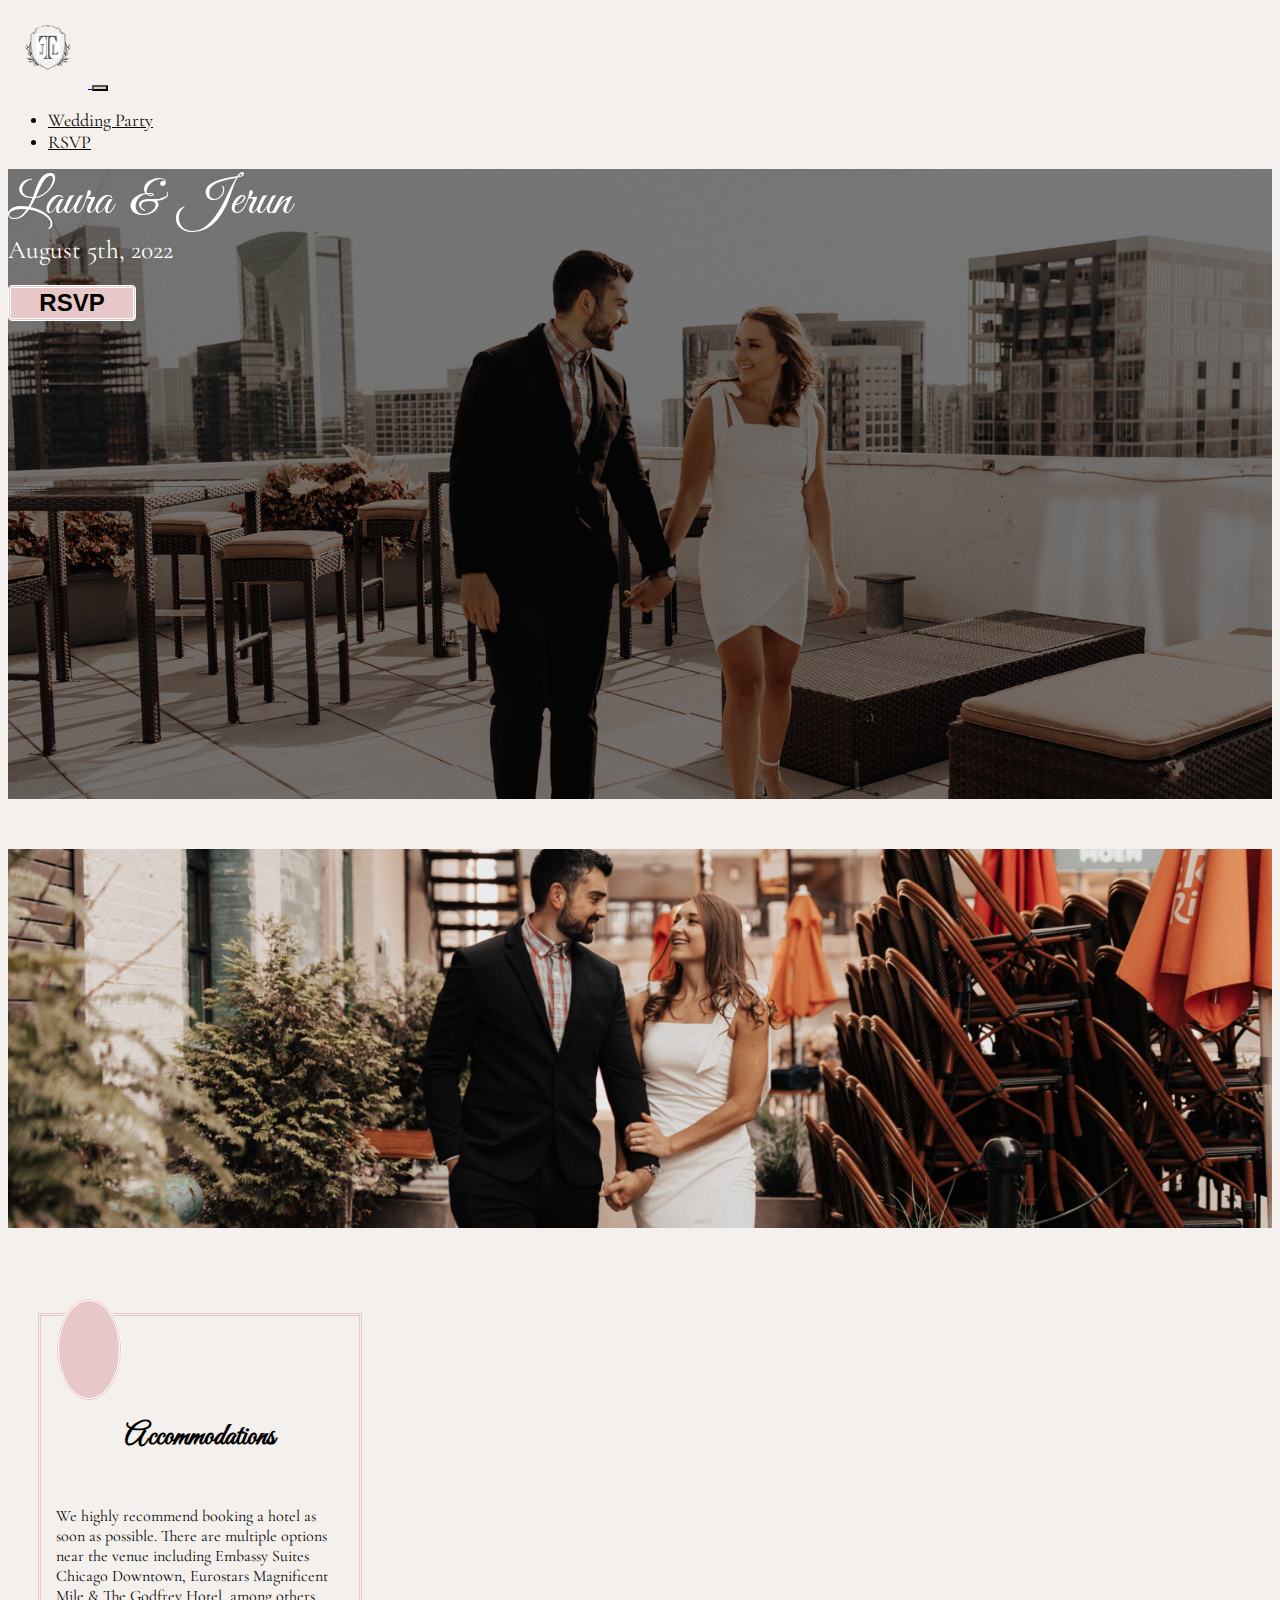
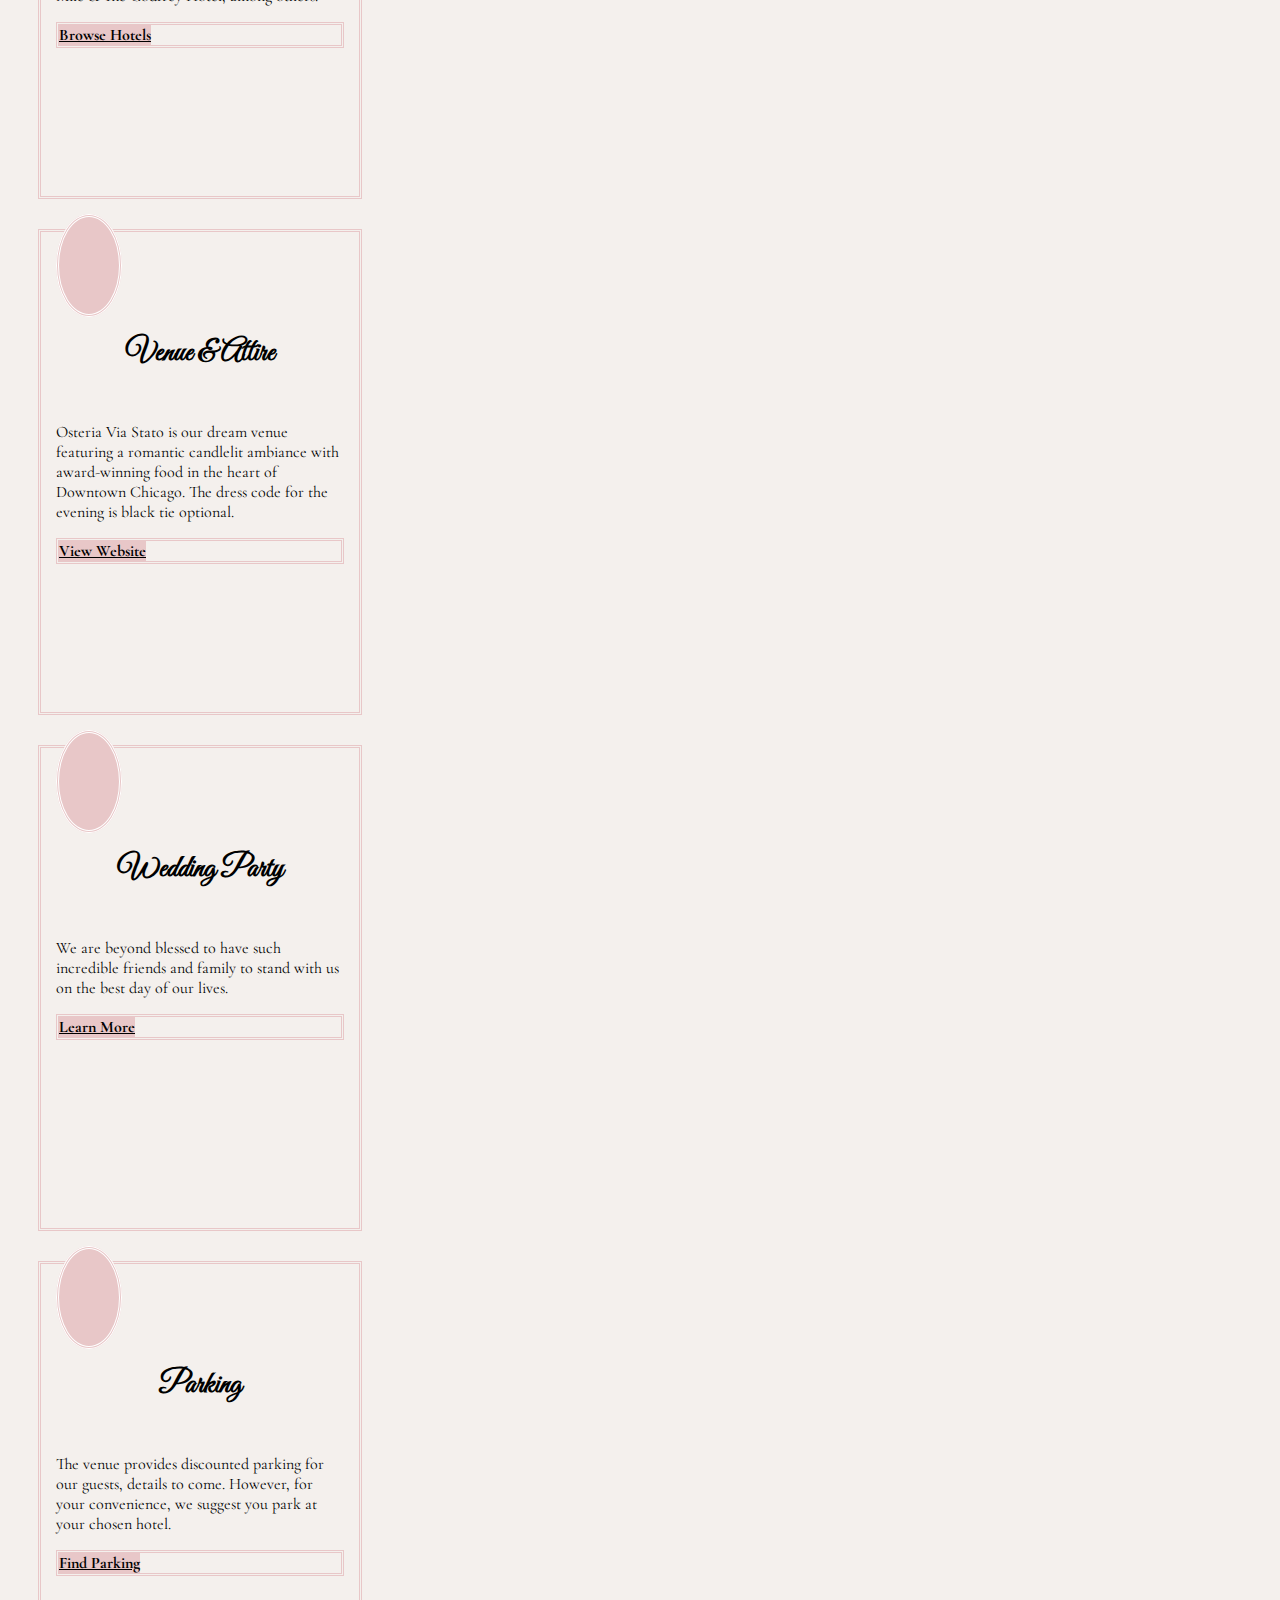
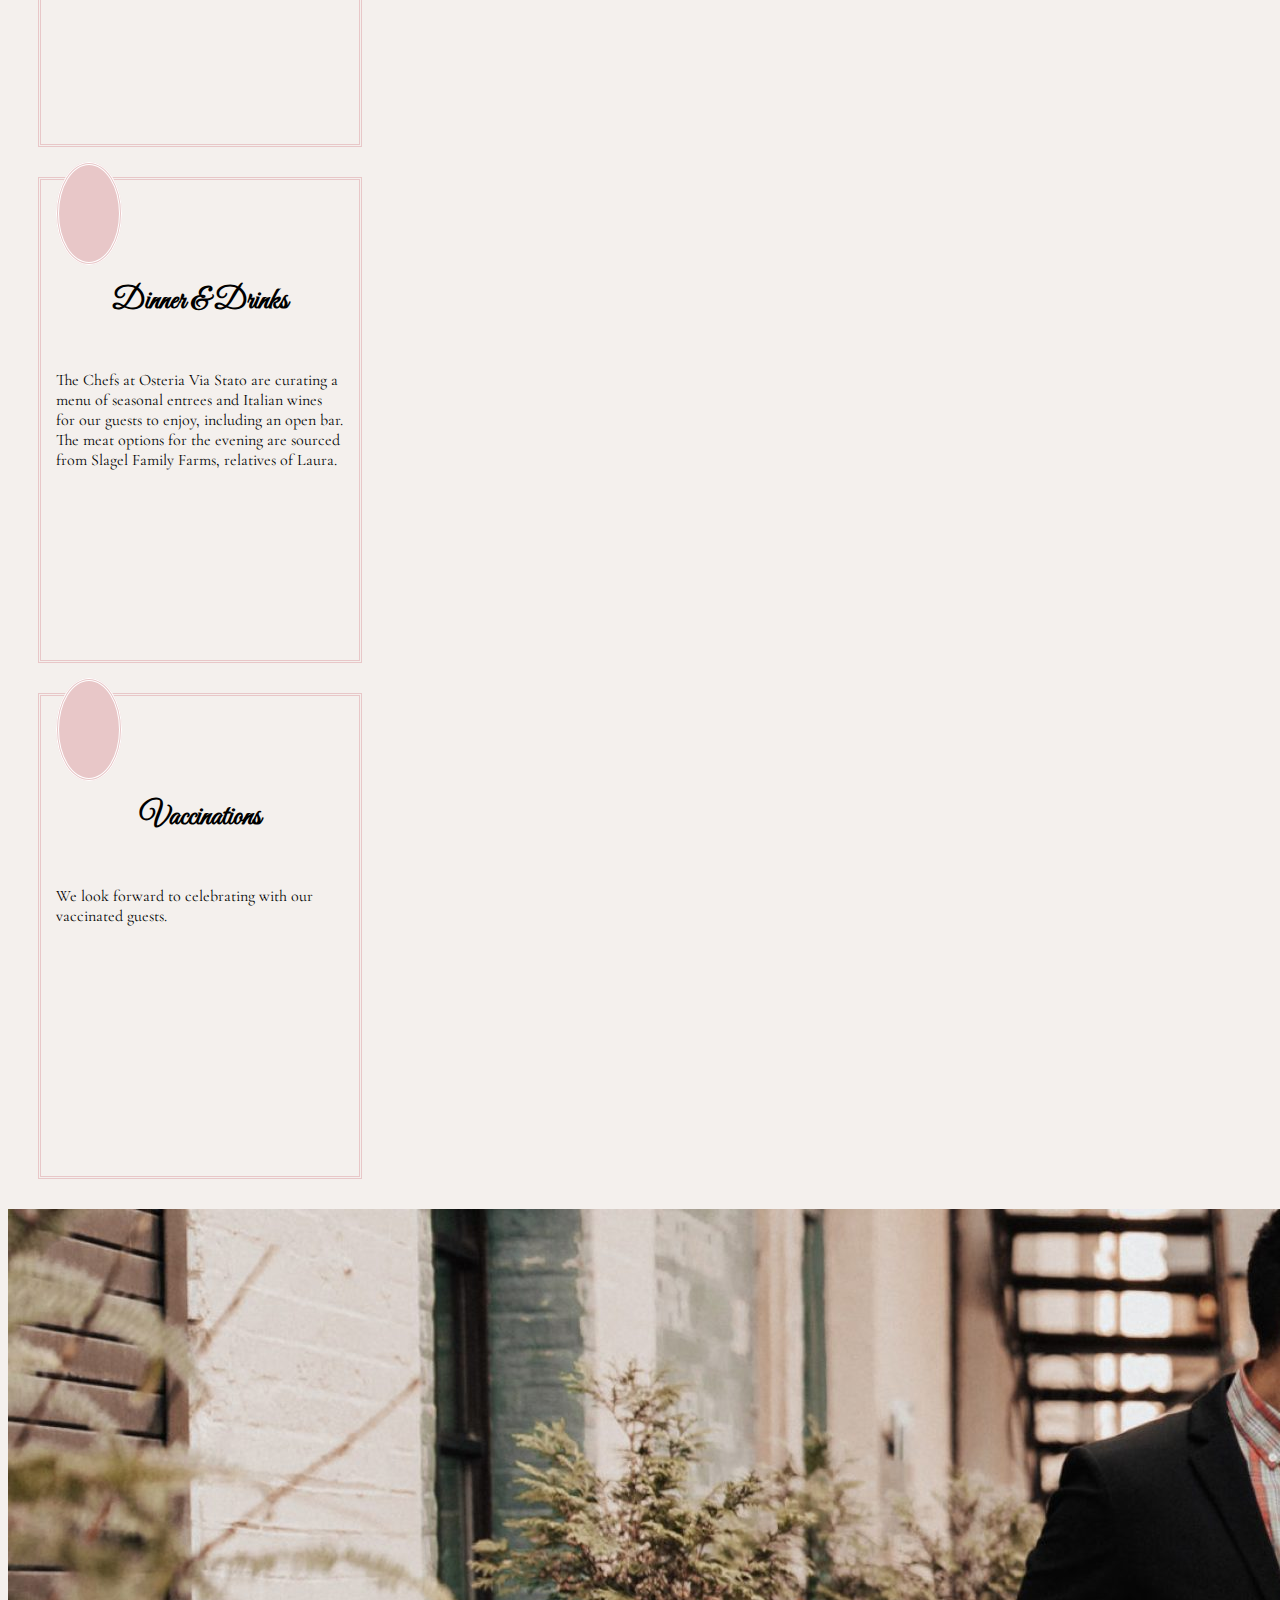
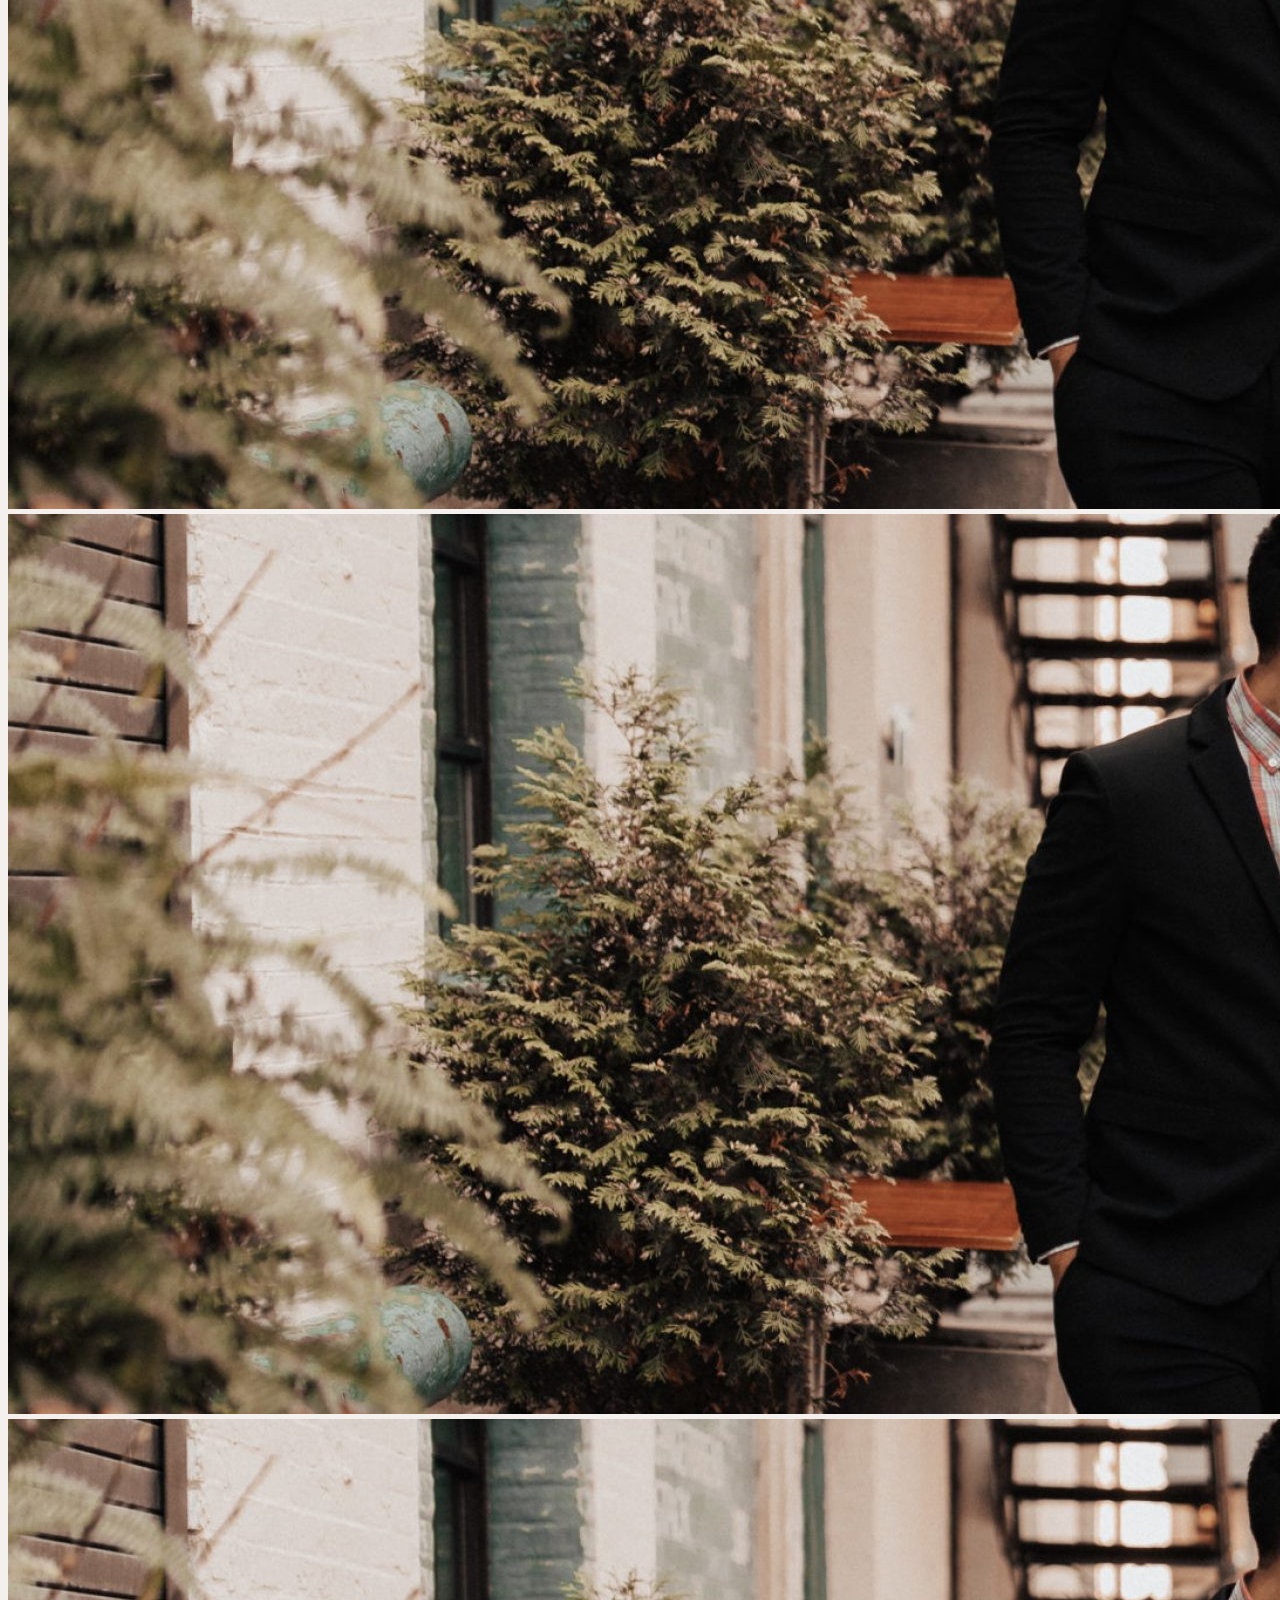
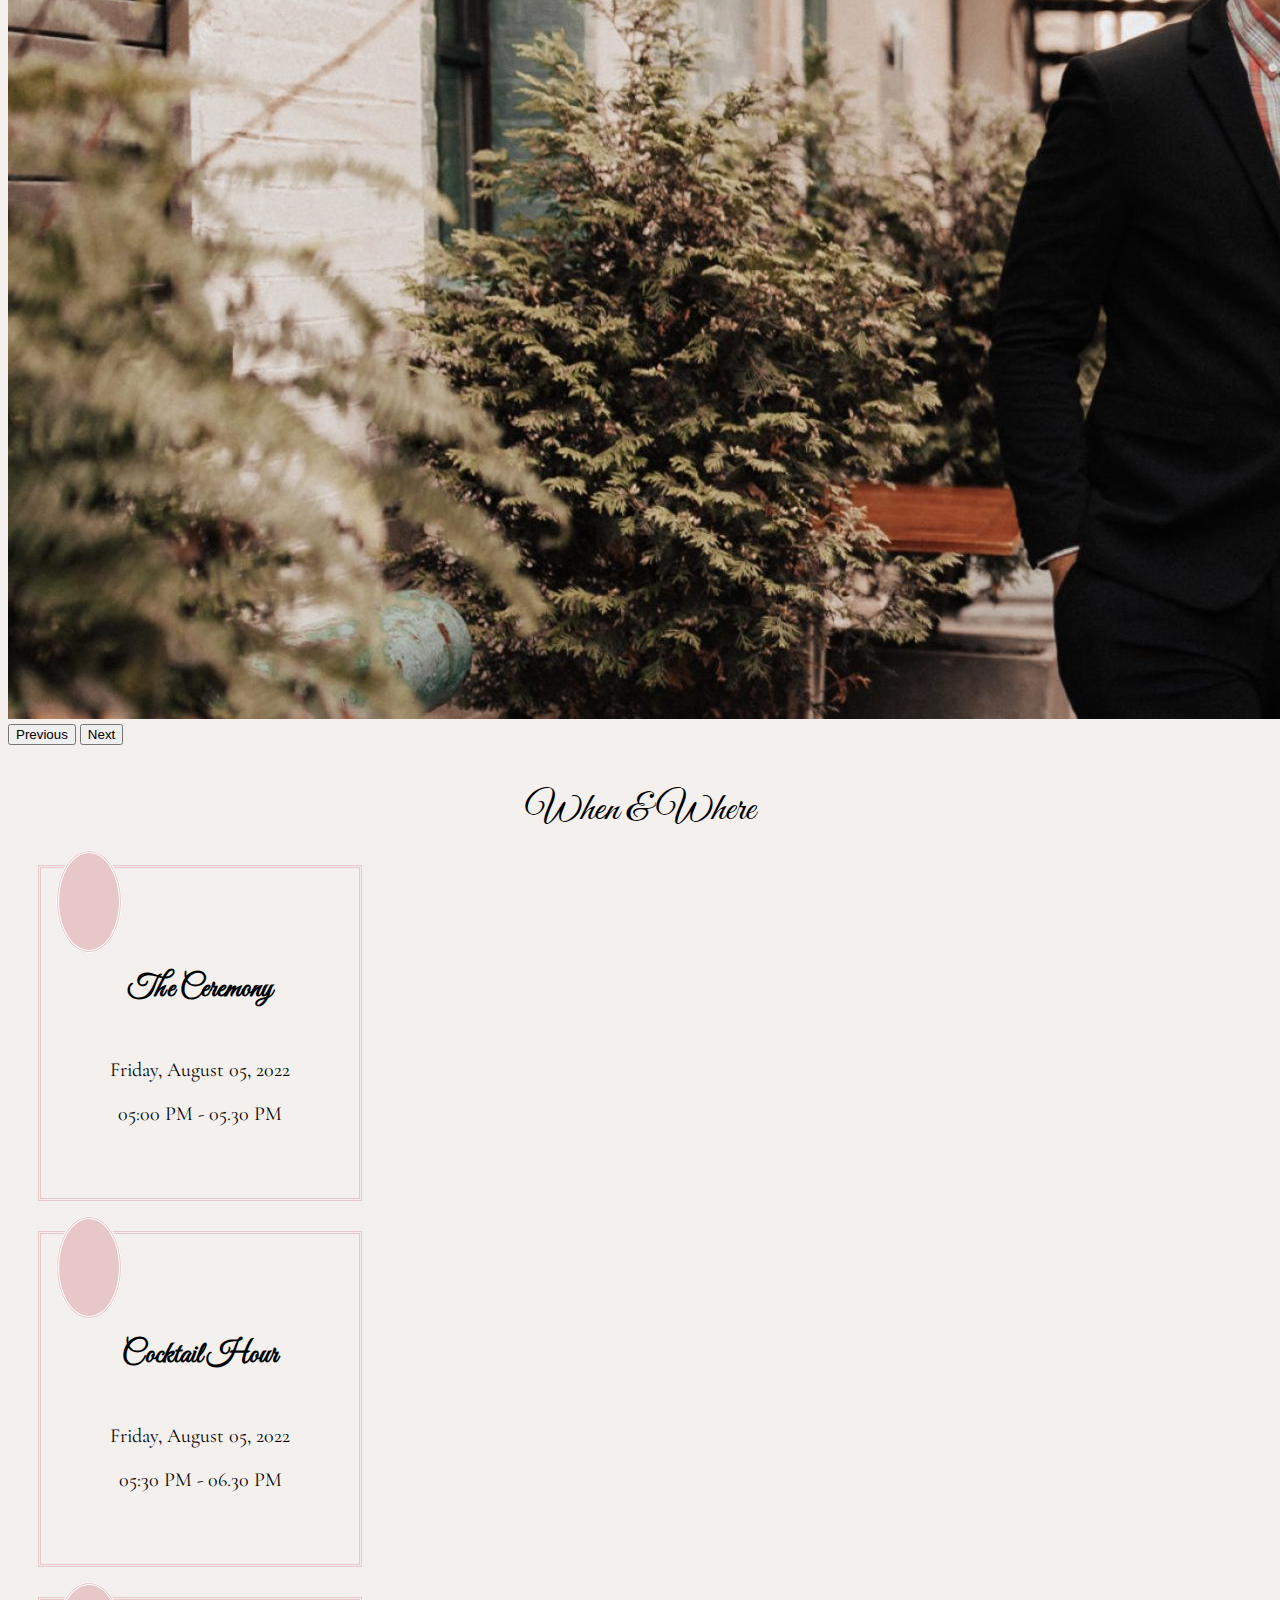
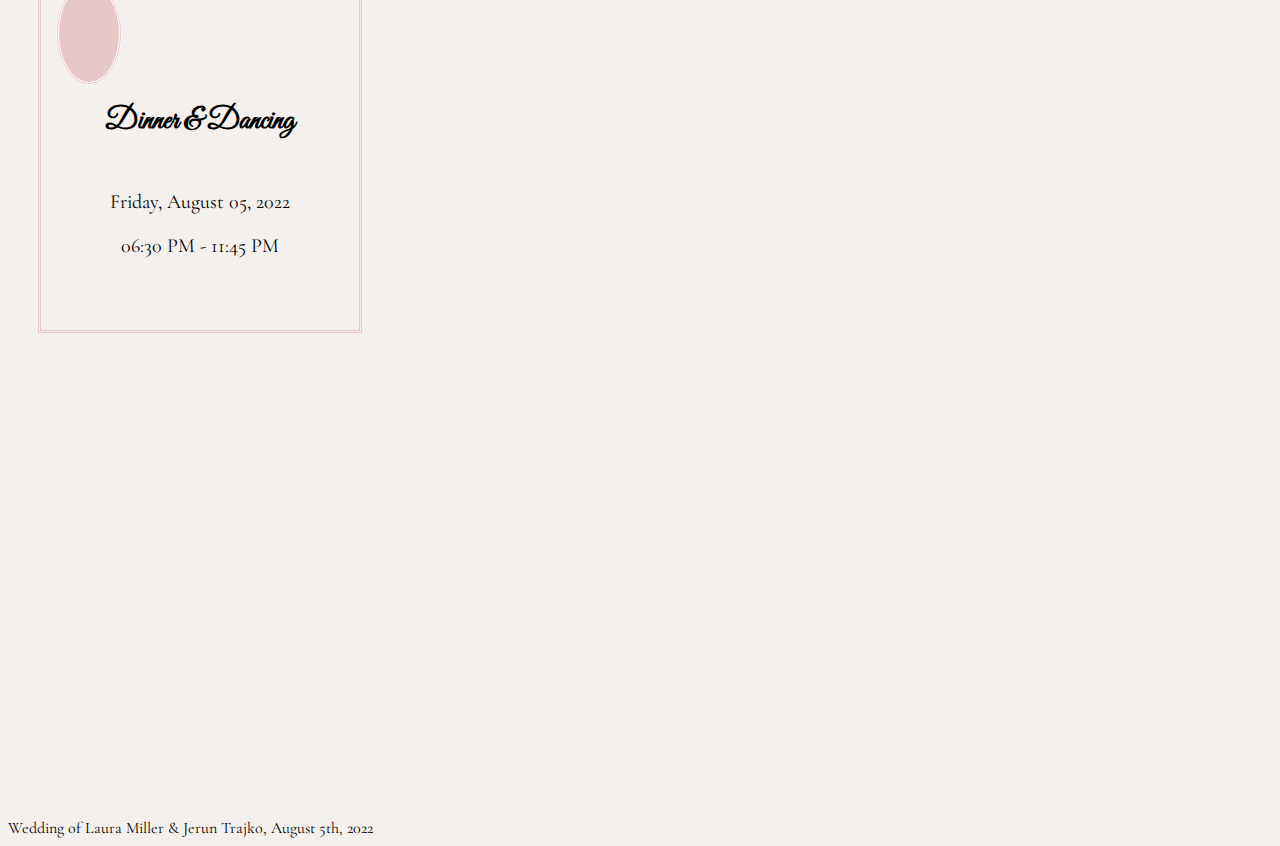
==== index.html @ 4d2e7c05 "home page styling edits - venue cards" ====
<!DOCTYPE html>
<html lang="en">
    <head>
        <meta charset="UTF-8">
        <meta name="viewport" content="width=device-width, initial-scale=1.0">
        <link rel="stylesheet" href="https://cdn.jsdelivr.net/npm/bootstrap@5.1.3/dist/css/bootstrap.min.css" integrity="sha384-1BmE4kWBq78iYhFldvKuhfTAU6auU8tT94WrHftjDbrCEXSU1oBoqyl2QvZ6jIW3" crossorigin="anonymous">
        <link rel="stylesheet" href="https://cdnjs.cloudflare.com/ajax/libs/font-awesome/6.1.1/css/all.min.css" integrity="sha512-KfkfwYDsLkIlwQp6LFnl8zNdLGxu9YAA1QvwINks4PhcElQSvqcyVLLD9aMhXd13uQjoXtEKNosOWaZqXgel0g==" crossorigin="anonymous" referrerpolicy="no-referrer" />
        <link rel="stylesheet" href="style.css"/>
        <title>Main Website</title>
    </head>
    <body>
        <nav class="navbar navbar-dark navbar-expand-md">
            <!-- Navbar content -->
            <div class="container-fluid">
                <a href="/">
                    <img alt="WeddingLogo" src="/img/wedding-logo.svg" width="80" height="80">
                </a>
                <button class="navbar-toggler" type="button" data-bs-toggle="collapse" data-bs-target="#navbarNavDropdown" aria-controls="navbarNavDropdown" aria-expanded="false" aria-label="Toggle navigation">
                  <span class="navbar-toggler-icon"></span>
                </button>
                <div class="collapse navbar-collapse" id="navbarNavDropdown">
                  <ul class="navbar-nav">
                    <li class="nav-item">
                      <a class="nav-link" href="#">Wedding Party</a>
                    </li>
                    <li class="nav-item">
                      <a class="nav-link" href="#">RSVP</a>
                    </li>
                  </ul>
                </div>
              </div>
        </nav>
        <div class="d-flex align-items-center hero-container">
            <div class="hero-title">Laura &nbsp;&&nbsp; Jerun</div>
            <div class="hero-label">August 5th, 2022</div>
            <button class="btn-primary rsvp-button white-border">RSVP</button>
        </div>
        <div class="site-container container">
            <div class="row justify-content-center">
                <img class="section-img img-responsive" src="/img/walking-picture.jpg" alt="Walking Picture" />
            </div>
            <div class="home-cards row">
                <div class="card blush-border" style="width: 18rem;">
                    <i class="fas fa-hotel white-border"></i>
                    <div class="card-body">
                      <h5 class="card-title">Accommodations</h5>
                      <p class="card-text">We highly recommend booking a hotel as soon as possible. There are multiple options near the venue including Embassy Suites Chicago Downtown, Eurostars Magnificent Mile & The Godfrey Hotel, among others.</p>
                    </div>
                    <div class="button blush-border">
                        <a target="_blank" href="https://www.google.com/travel/hotels/Chicago?q=hotels%20near%20osteria%20via%20stato" class="btn btn-primary">Browse Hotels</a>
                    </div>
                  </div>
                  <div class="card blush-border" style="width: 18rem;">
                    <i class="fas fa-user-tie white-border"></i>
                    <div class="card-body">
                      <h5 class="card-title">Venue & Attire</h5>
                      <p class="card-text">Osteria Via Stato is our dream venue featuring a romantic candlelit ambiance with award-winning food in the heart of Downtown Chicago. The dress code for the evening is black tie optional.</p>
                    </div>
                    <div class="button blush-border">
                        <a target="_blank" href="https://www.osteriaviastato.com/" class="btn btn-primary">View Website</a>
                    </div>
                  </div>
                  <div class="card blush-border" style="width: 18rem;">
                    <i class="fas fa-heart white-border"></i>
                    <div class="card-body">
                      <h5 class="card-title">Wedding Party</h5>
                      <p class="card-text">We are beyond blessed to have such incredible friends and family to stand with us on the best day of our lives.</p>
                    </div>
                    <div class="button blush-border">
                        <a target="_blank" href="/wedding-party" class="btn btn-primary">Learn More</a>
                    </div>
                  </div>
                  <div class="card blush-border" style="width: 18rem;">
                    <i class="fas fa-car-side white-border"></i>
                    <div class="card-body">
                      <h5 class="card-title">Parking</h5>
                      <p class="card-text">The venue provides discounted parking for our guests, details to come. However, for your convenience, we suggest you park at your chosen hotel.</p>
                    </div>
                    <div class="button blush-border">
                        <a target="_blank" href="https://spothero.com/search?kind=address&latitude=41.89312830000001&longitude=-87.6283787&search_string=Osteria+Via+Stato%2C+North+State+Street%2C+Chicago%2C+IL%2C+USA&starts=2022-08-05T23%3A30&ends=2022-08-06T02%3A30" class="btn btn-primary">Find Parking</a>
                    </div>
                  </div>
                  <div class="card blush-border" style="width: 18rem;">
                    <i class="fas fa-hamburger white-border"></i>
                    <div class="card-body">
                      <h5 class="card-title">Dinner & Drinks</h5>
                      <p class="card-text">The Chefs at Osteria Via Stato are curating a menu of seasonal entrees and Italian wines for our guests to enjoy, including an open bar. The meat options for the evening are sourced from Slagel Family Farms, relatives of Laura.</p>
                    </div>
                  </div>
                  <div class="card blush-border" style="width: 18rem;">
                    <i class="fas fa-user-check white-border"></i>
                    <div class="card-body">
                      <h5 class="card-title">Vaccinations</h5>
                      <p class="card-text">We look forward to celebrating with our vaccinated guests.</p>
                    </div>
                  </div>
            </div>
            <div class="row">
                <div id="carouselInterval" class="carousel slide" data-bs-ride="carousel">
                    <div class="carousel-inner">
                      <div class="carousel-item active" data-bs-interval="5000">
                        <img src="/img/walking-picture.jpg" class="d-block w-100" alt="...">
                      </div>
                      <div class="carousel-item" data-bs-interval="5000">
                        <img src="/img/walking-picture.jpg" class="d-block w-100" alt="...">
                      </div>
                      <div class="carousel-item">
                        <img src="/img/walking-picture.jpg" class="d-block w-100" alt="...">
                      </div>
                    </div>
                    <button class="carousel-control-prev" type="button" data-bs-target="#carouselInterval" data-bs-slide="prev">
                      <span class="carousel-control-prev-icon" aria-hidden="true"></span>
                      <span class="visually-hidden">Previous</span>
                    </button>
                    <button class="carousel-control-next" type="button" data-bs-target="#carouselInterval" data-bs-slide="next">
                      <span class="carousel-control-next-icon" aria-hidden="true"></span>
                      <span class="visually-hidden">Next</span>
                    </button>
                  </div>
            </div>
            <div class="row justify-content-center">
                <div class="section-title col-6">When & Where</div>
            </div>
            <div class="venue-cards row">
                <div class="card blush-border" style="width: 18rem;">
                    <i class="fas fa-hotel white-border"></i>
                    <div class="card-body">
                        <h5 class="card-title">The Ceremony</h5>
                        <p class="card-text-date">Friday, August 05, 2022</p>
                        <p class="card-text-time">05:00 PM - 05.30 PM</p>
                    </div>
                </div>
                <div class="card blush-border" style="width: 18rem;">
                    <i class="fas fa-user-tie white-border"></i>
                    <div class="card-body">
                        <h5 class="card-title">Cocktail Hour</h5>
                        <p class="card-text-date">Friday, August 05, 2022</p>
                        <p class="card-text-time">05:30 PM - 06.30 PM</p>
                    </div>
                </div>
                <div class="card blush-border" style="width: 18rem;">
                    <i class="fas fa-heart white-border"></i>
                    <div class="card-body">
                        <h5 class="card-title">Dinner & Dancing</h5>
                        <p class="card-text-date">Friday, August 05, 2022</p>
                        <p class="card-text-time">06:30 PM - 11:45 PM</p>
                    </div>
                </div>
            </div>
            <div class="row">
                <iframe width="600" height="450" style="border:0" loading="lazy" allowfullscreen referrerpolicy="no-referrer-when-downgrade" src="https://maps.google.com/maps?q=Osteria%20Via%20Stato&t=m&z=15&output=embed&iwloc=near"></iframe>
            </div>
        </div>
        <footer>
            Wedding of Laura Miller & Jerun Trajko, August 5th, 2022
        </footer>
        <script src="https://cdn.jsdelivr.net/npm/bootstrap@5.1.3/dist/js/bootstrap.bundle.min.js" integrity="sha384-ka7Sk0Gln4gmtz2MlQnikT1wXgYsOg+OMhuP+IlRH9sENBO0LRn5q+8nbTov4+1p" crossorigin="anonymous"></script>
        <script src="ui.js"></script>
    </body>
</html>
---- style.css ----
@import url('https://fonts.googleapis.com/css2?family=Cormorant+Garamond:wght@400;600;700&family=Great+Vibes&display=swap');

:root {
    --primary-color: #E8C7C8; 
}

body {
    height:100%;
    font-family: 'Cormorant Garamond', 'serif';
    background-color: #f4f0ed;
}

.bg-primary {
    background-color: var(--primary-color) !important;
}

/* Navigation */
.navbar-nav .nav-item .nav-link {
    color: #000;
    font-size: large;
}

.nav-link:hover {
    color: var(--primary-color) !important;
}

.navbar-toggler {
    background-color: var(--primary-color);
}

/* Hero Section */
.hero-container {
    background-image: url("/img/hero.PNG");
    background-repeat: no-repeat;
    background-size: 100%;
    height: 50vh;
    width: 100%;
    flex-direction: column;
    align-items: center;
    justify-content: center;
}

.hero-label {
    color: #fff;
    font-size: 2vw;
}

.hero-title {
    color: #fff;
    font-size: 4vw;
    font-family: 'Great Vibes', 'cursive';
}

.rsvp-button {
    background-color: var(--primary-color);
    border: none;
    font-weight: 700;
    text-align: center;
    font-size: 24px;
    border-radius: 4px;
    color: #000;
    margin-top: 20px;
    width: 10vw;
}

.rsvp-button:hover {
    background-color: #f0d1d1;
    color: #000;
}

/* Home Page Cards */
.home-cards {
    justify-content: center;
    align-items: center;
}

.home-cards .card {
    justify-content: center;
    align-items: center;
    padding: 15px;
    margin: 30px;
    height: 450px;
}

.home-cards .card .card-title {
    font-family: 'Great Vibes', 'cursive';
    font-size: 30px;
    text-align: center;
}

.home-cards .card .button a {
    background-color: var(--primary-color);
    border: none;
    font-weight: 700;
    color: #000;
}

.home-cards .card .button a:hover {
    background-color: #f0d1d1;
    color: #000;
}

.home-cards .card i {
    font-size: 30px;
    background: var(--primary-color);
    border-radius: 50%;
    padding: 30px;
}

/* Venue Cards */
.venue-cards {
    justify-content: center;
    align-items: center;
}

.venue-cards .card {
    justify-content: center;
    align-items: center;
    padding: 15px;
    margin: 30px;
    height: 300px;
}

.venue-cards .card .card-title {
    font-family: 'Great Vibes', 'cursive';
    font-size: 30px;
    text-align: center;
}

.venue-cards .card .card-text-time {
    font-size: 20px;
    text-align: center;
}

.venue-cards .card .card-text-date {
    font-size: 20px;
    text-align: center;
}

.venue-cards .card i {
    font-size: 30px;
    background: var(--primary-color);
    border-radius: 50%;
    padding: 30px;
}


/* Partials */
.section-img {
    padding: 50px 0px 50px 0px;
    max-width: 100%;
    height: auto;
}

.section-title {
    font-family: 'Great Vibes', 'cursive';
    font-size: 40px;
    text-align: center;
    padding: 40px 0px 0px 0px;
}

.white-border {
    border: #fff;
    border-style: double;
}

.blush-border {
    border: var(--primary-color);
    border-style: double;
}


/* Media Queries */
@media screen and (min-width: 350px) {
    .hero-container {
      background-position: center;
      height: 30vh;
    }

    .rsvp-button {
        font-size: 10px;
    }
}

@media screen and (min-width: 768px) {
    .hero-container {
      background-position: center;
      height: 50vh;
    }

    .rsvp-button {
        font-size: 24px;
    }
}

@media screen and (min-width: 1200px) {
    .hero-container {
      background-position: center;
      height: 70vh;
    }
}

@media screen and (min-width: 1400px) {
    .hero-container {
      background-position: center;
      height: 90vh;
    }
}
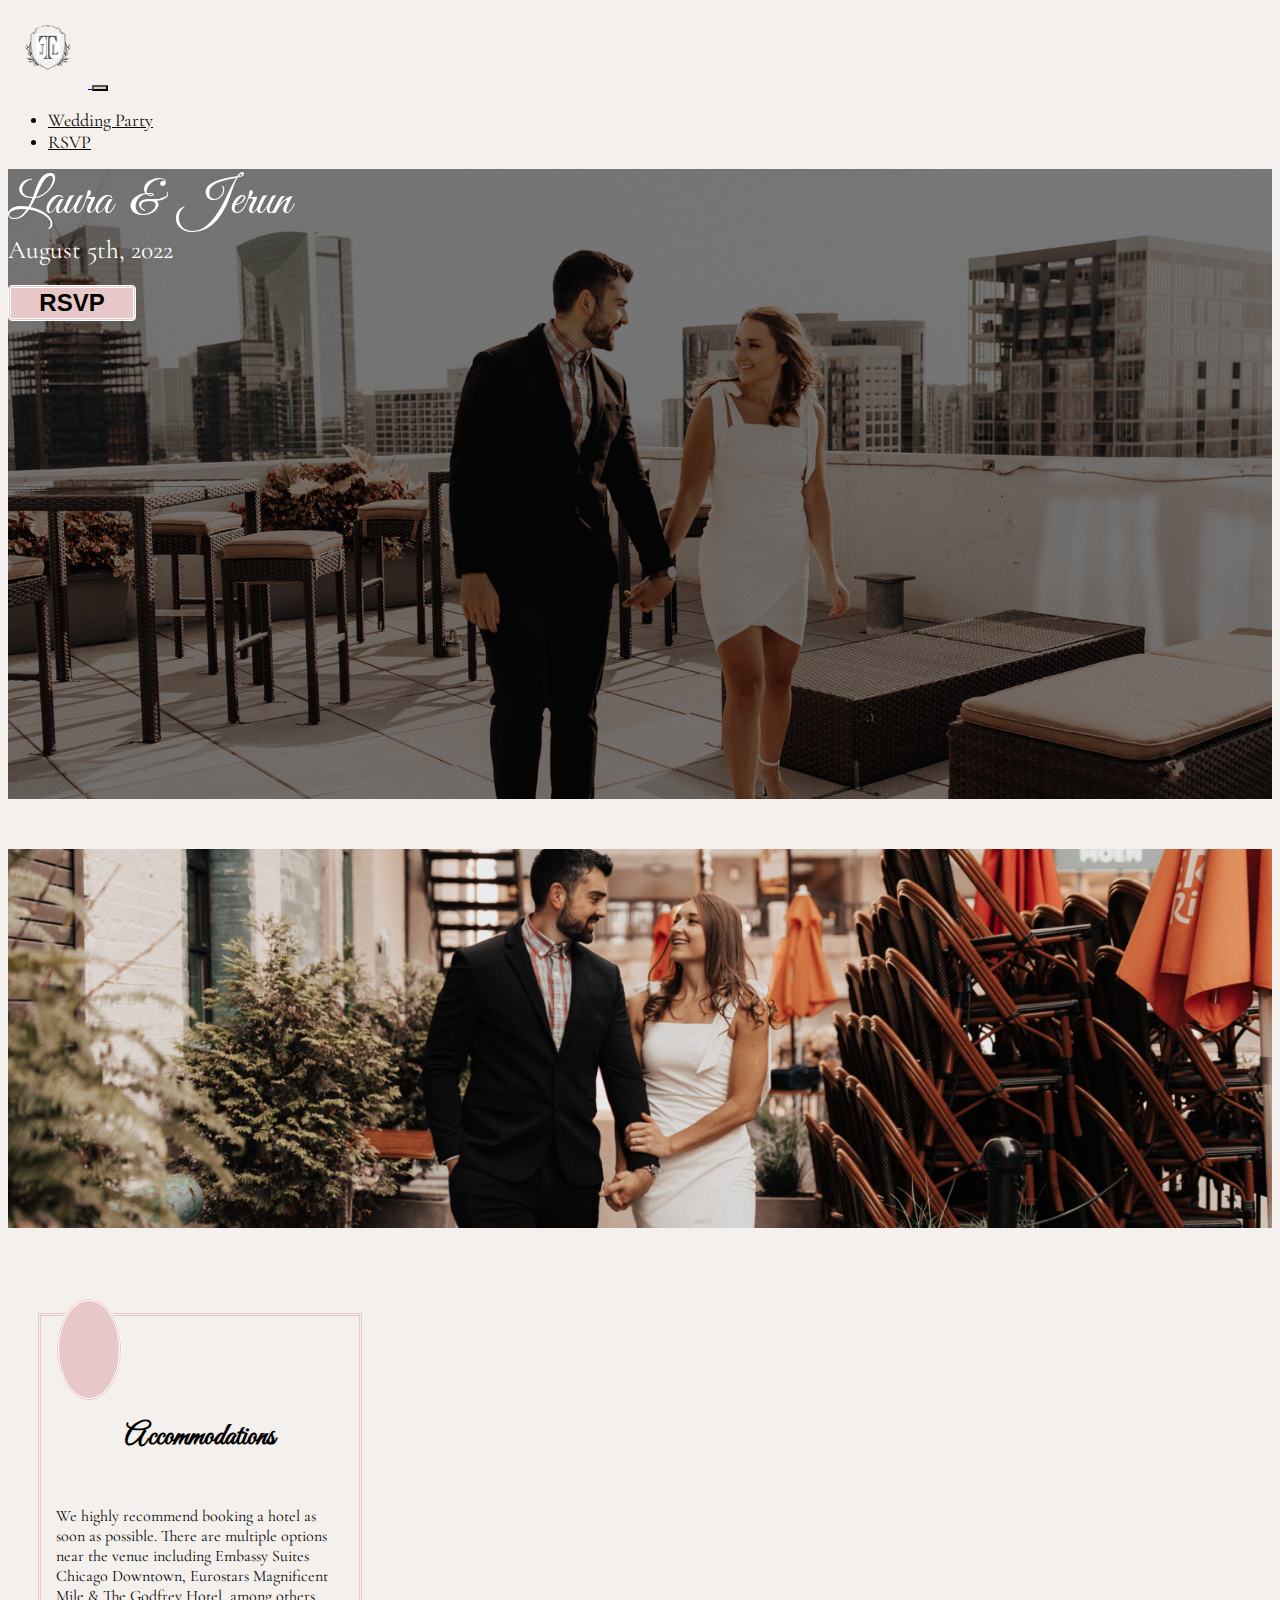
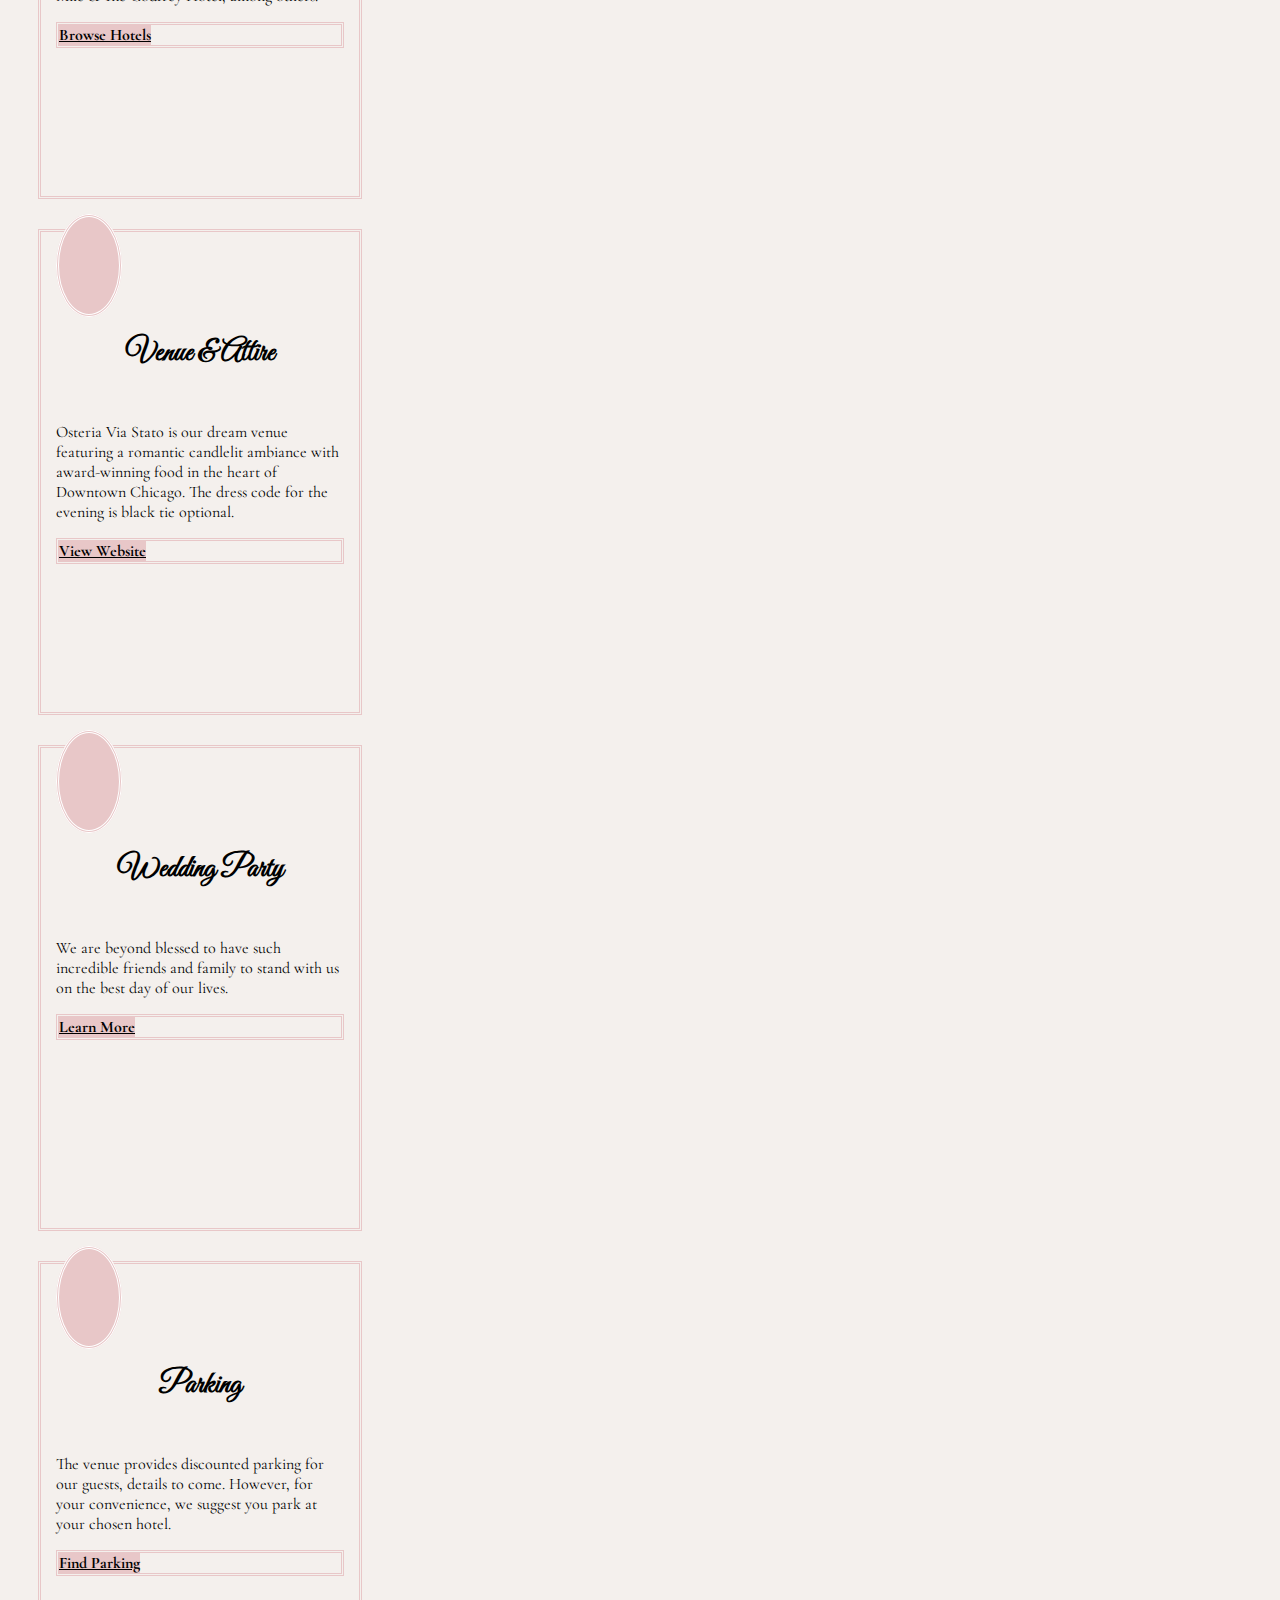
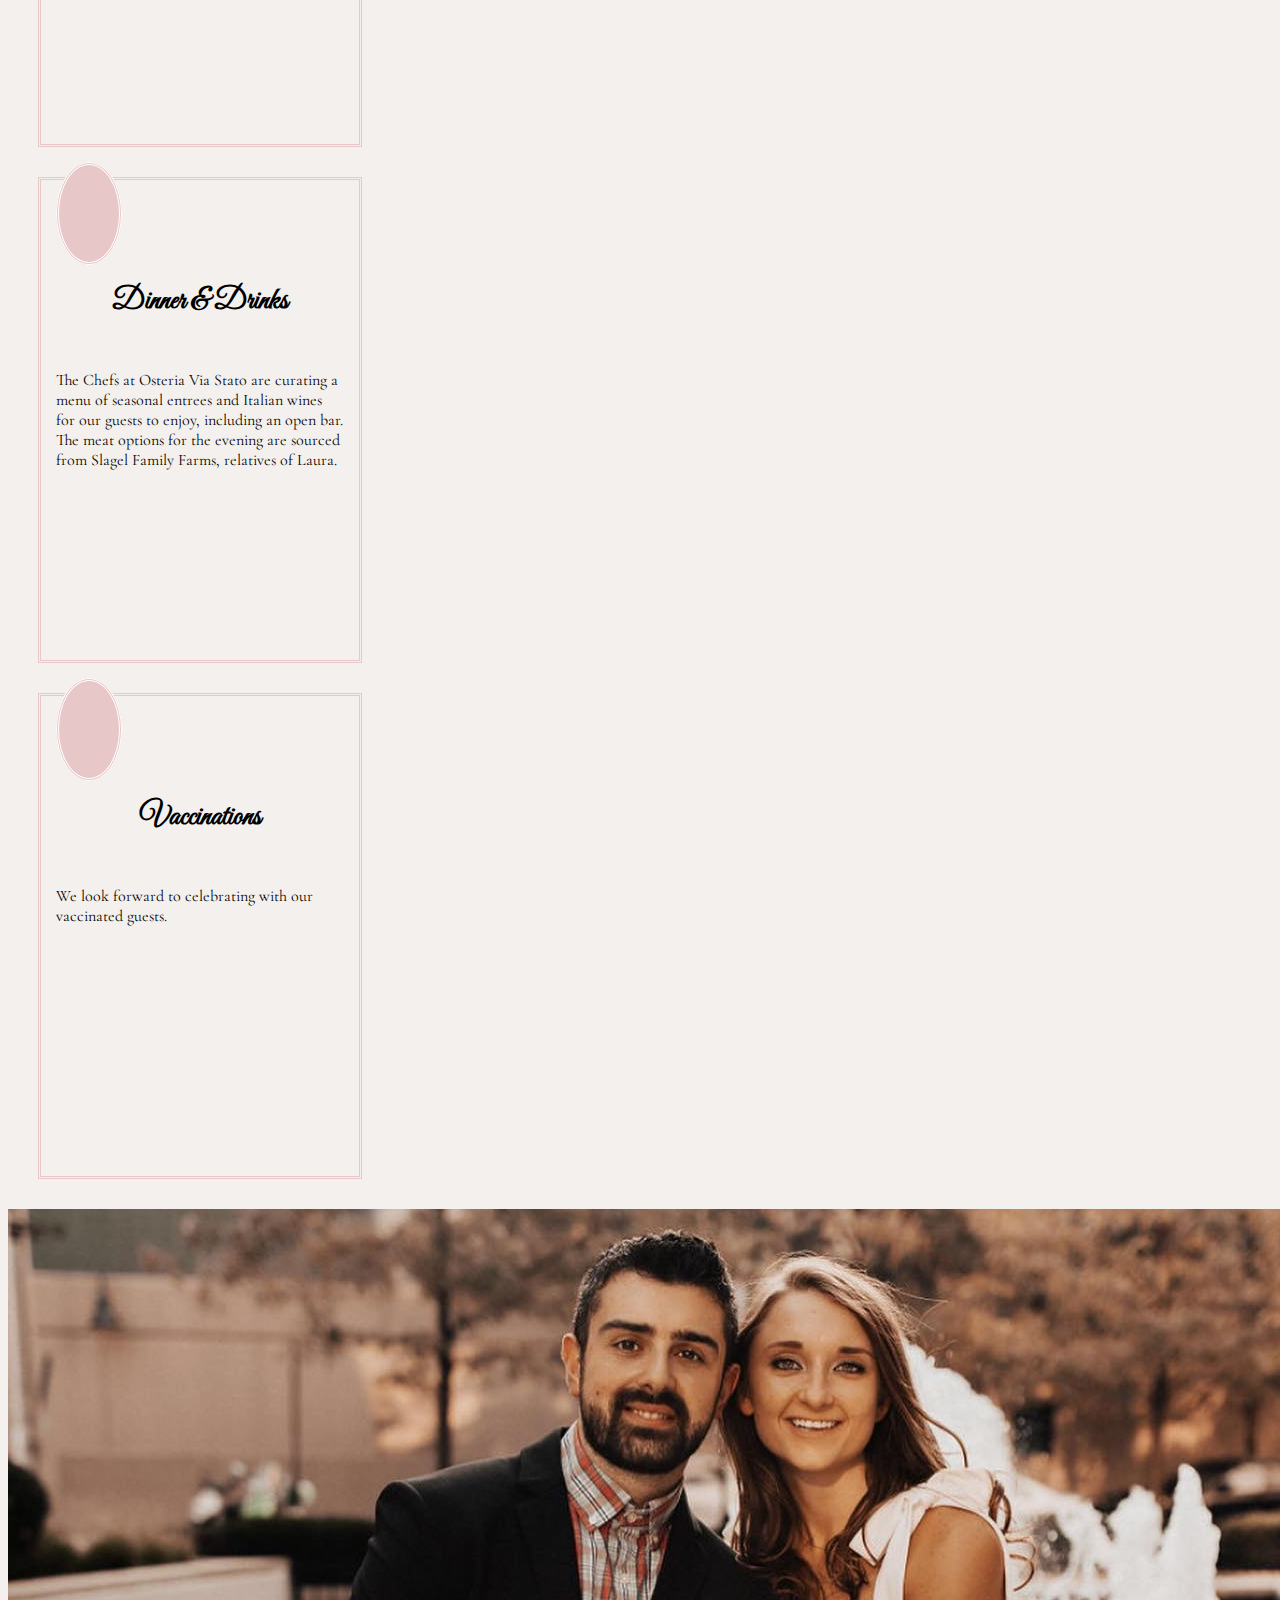
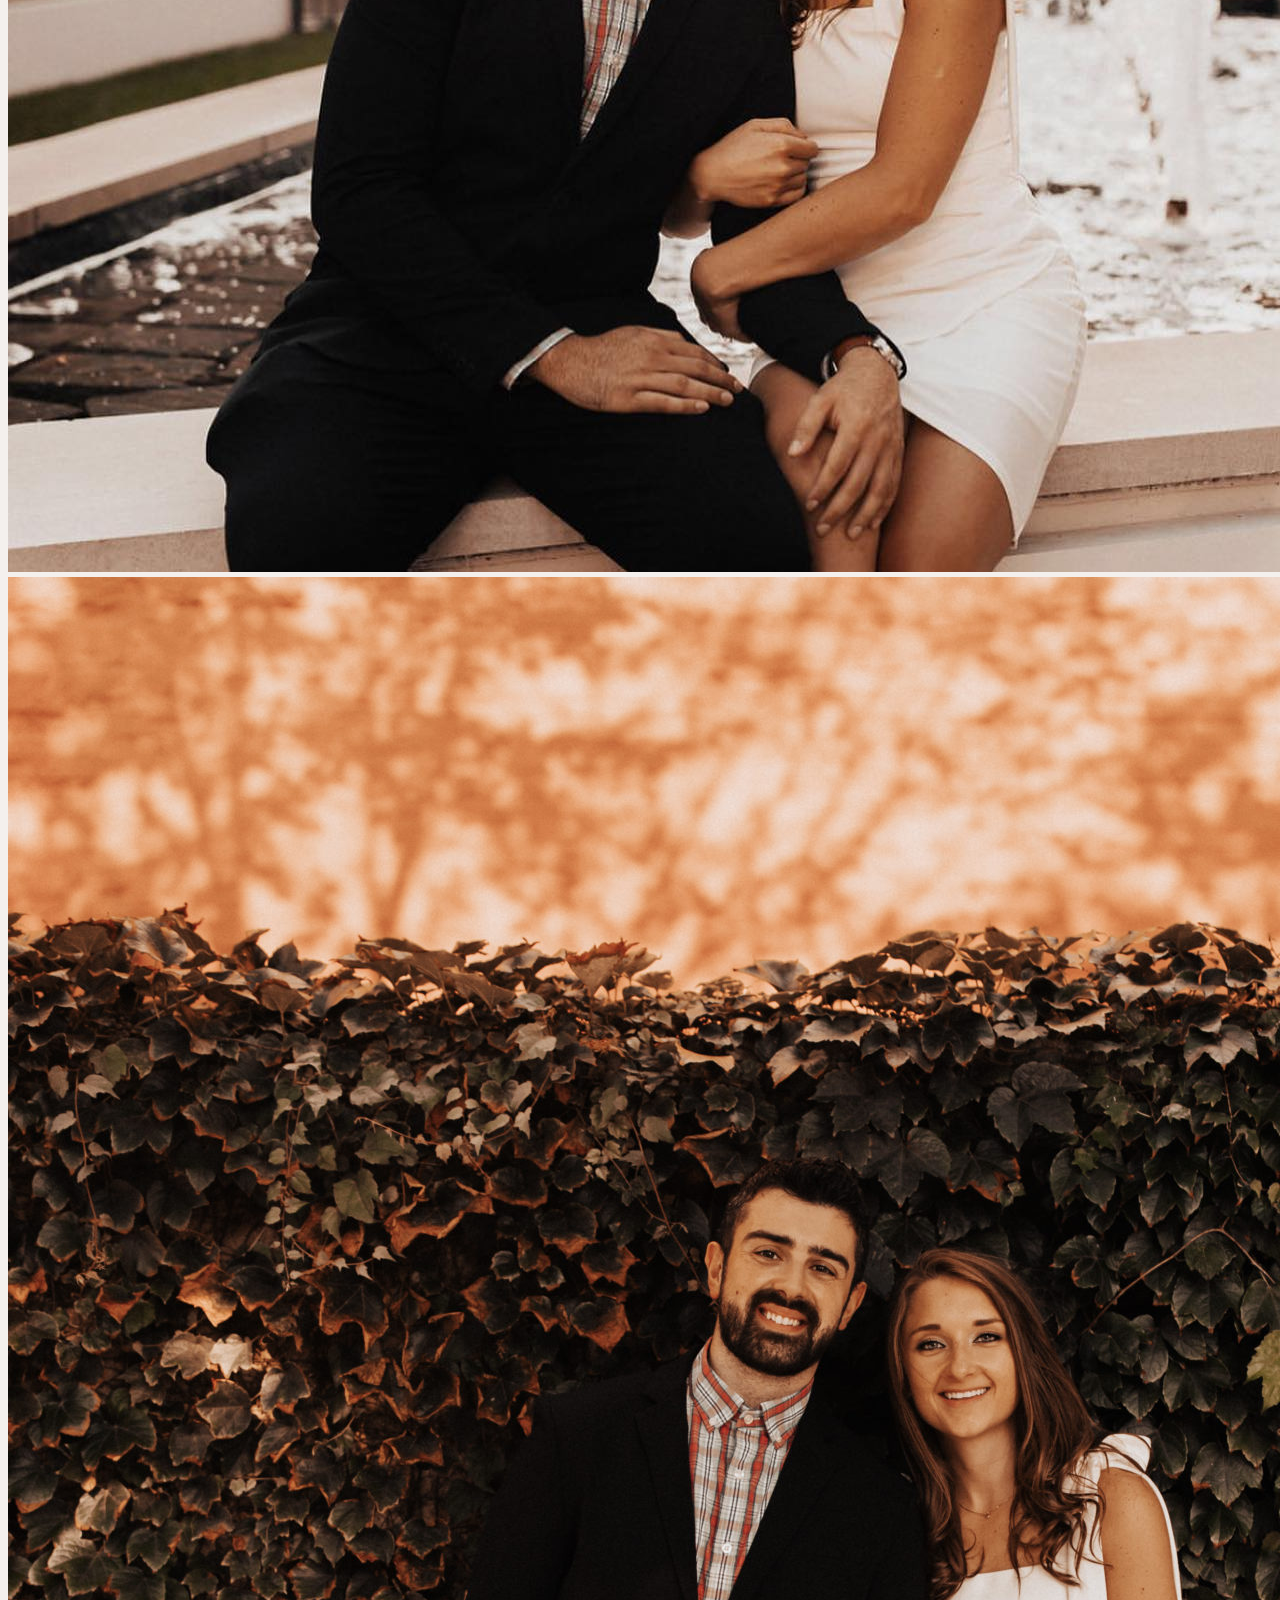
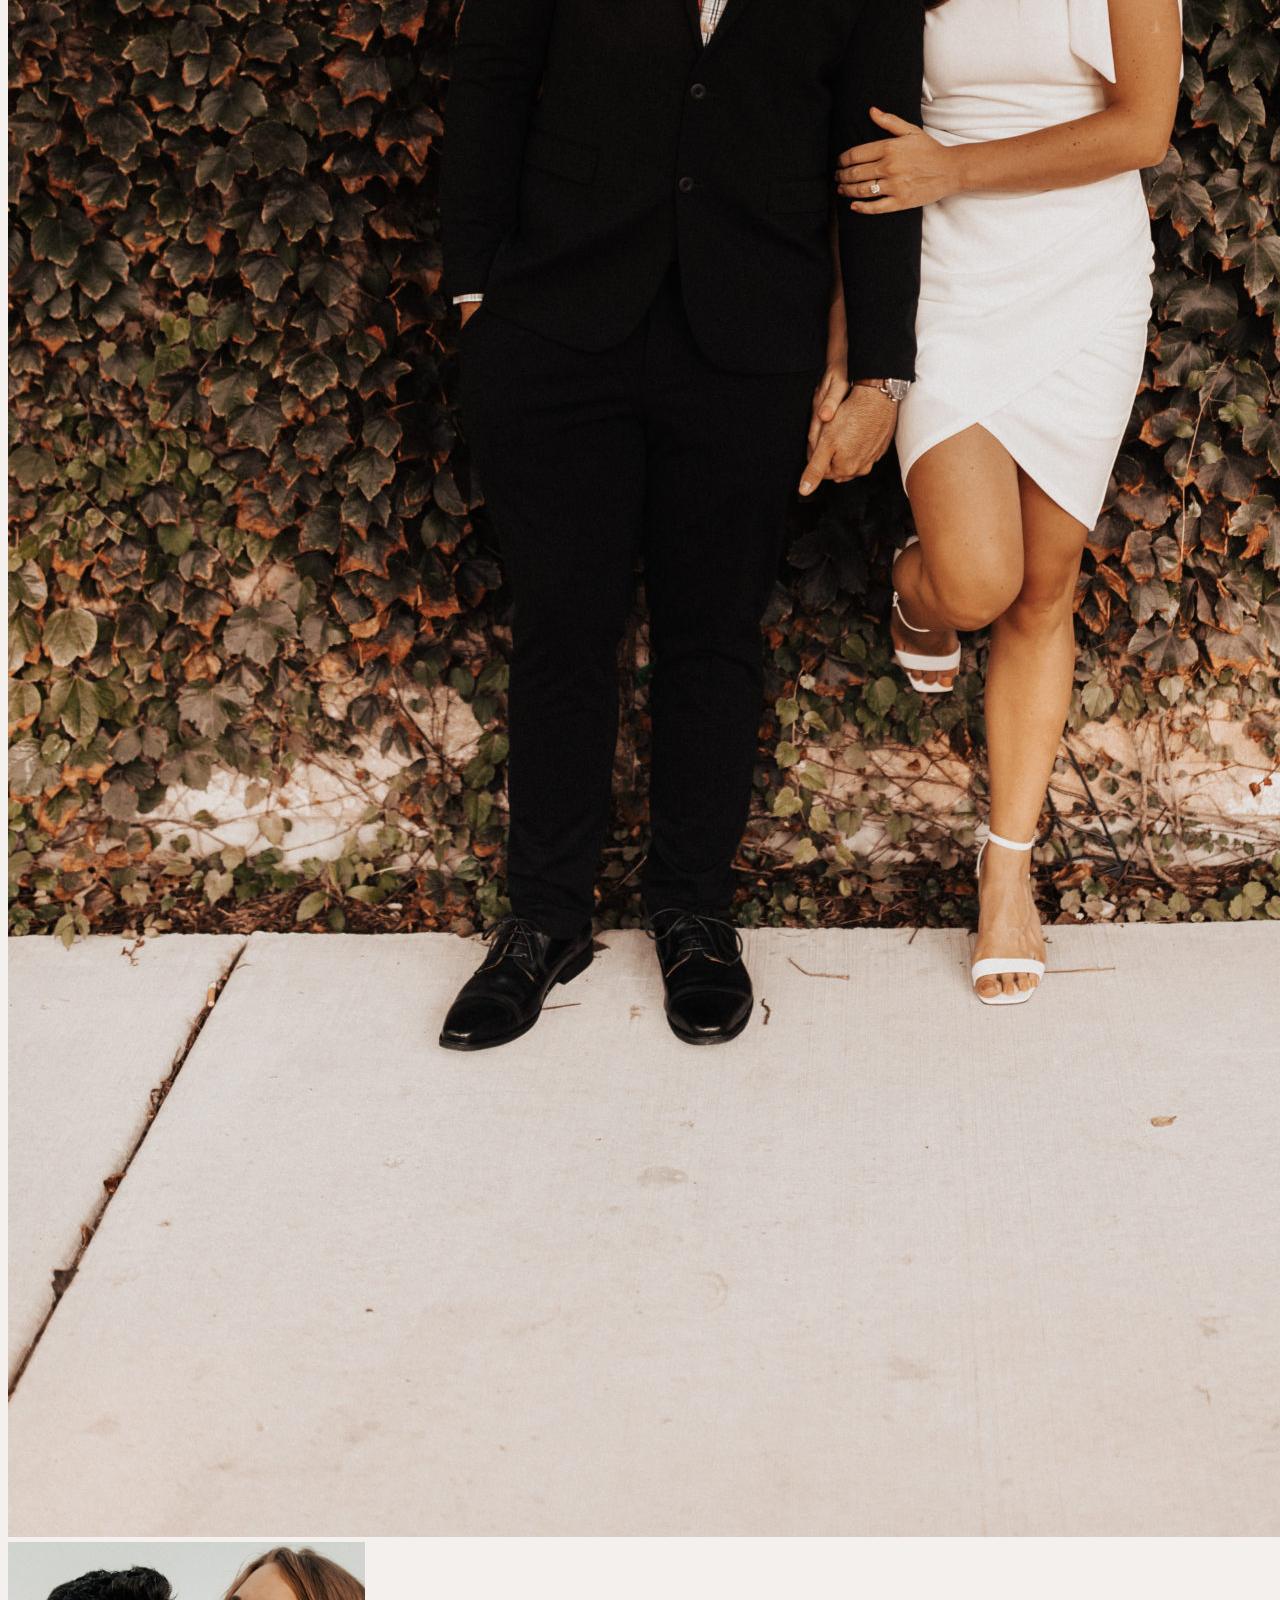
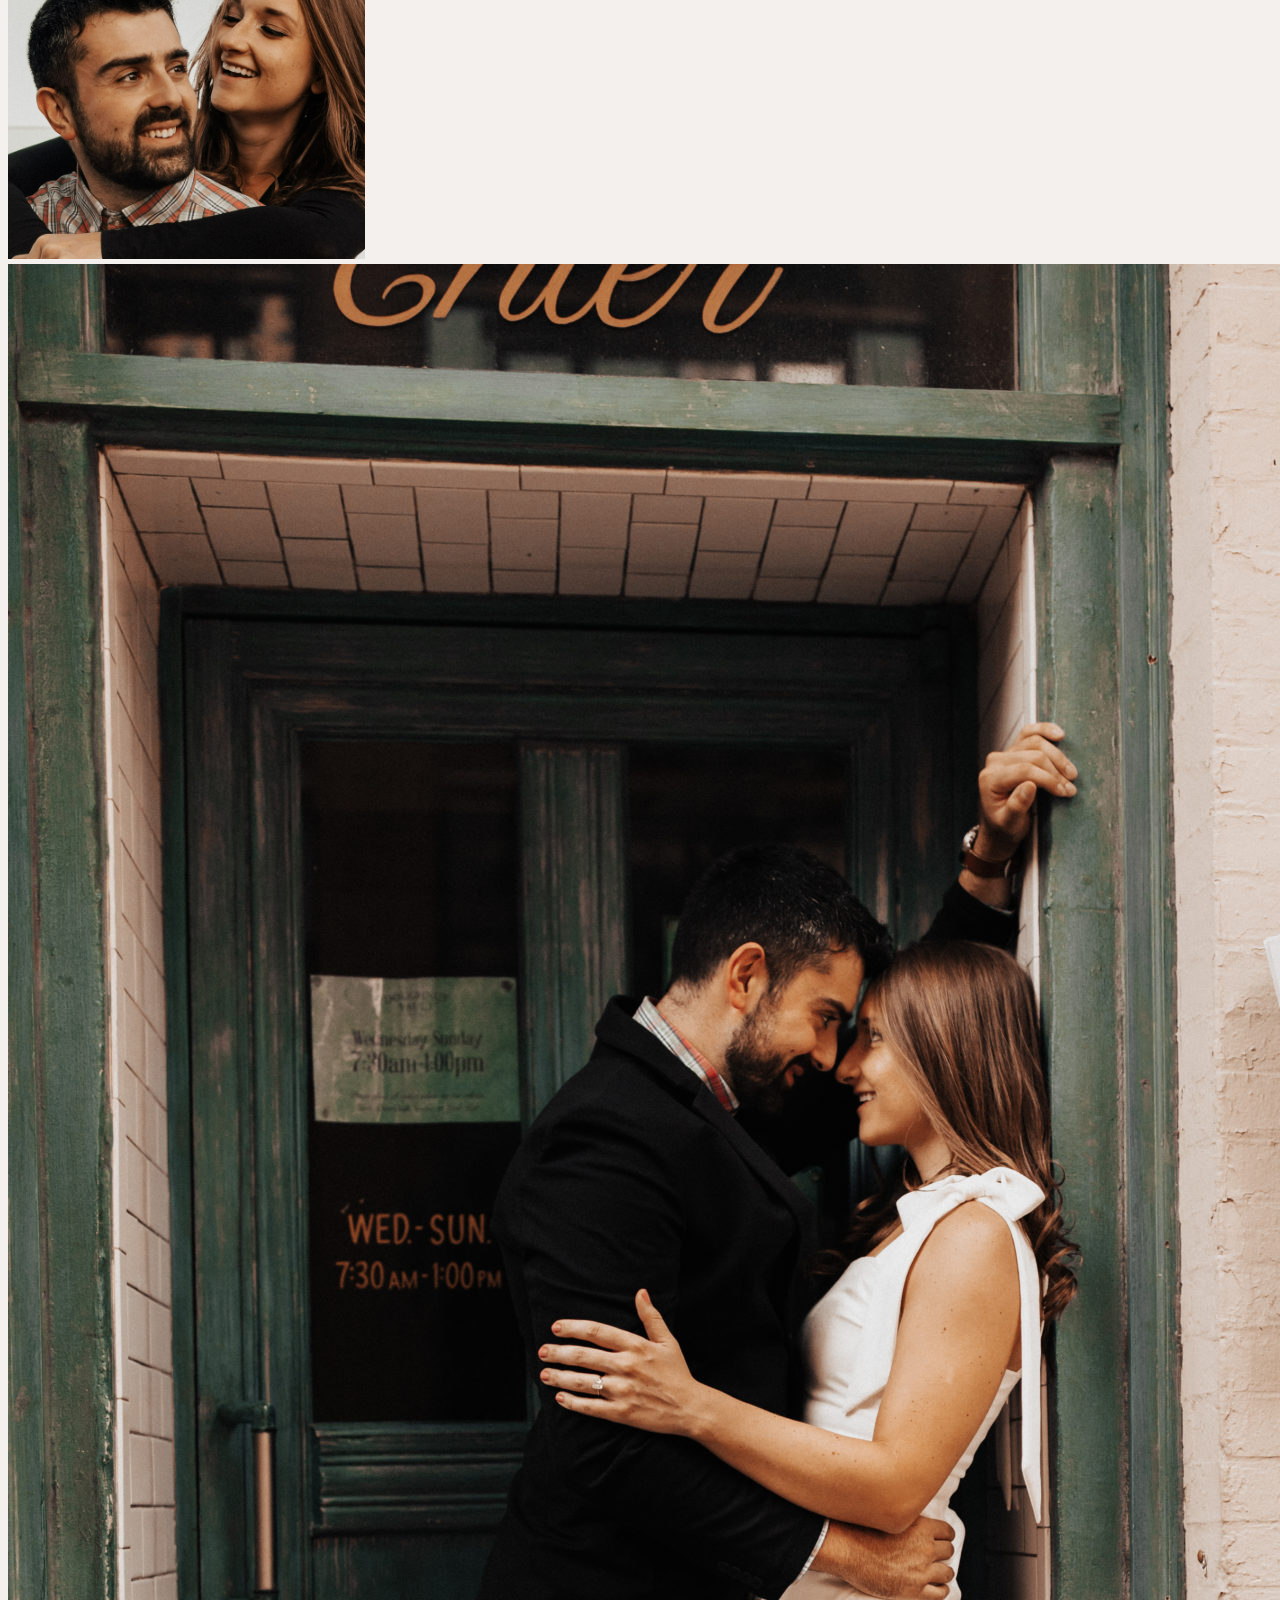
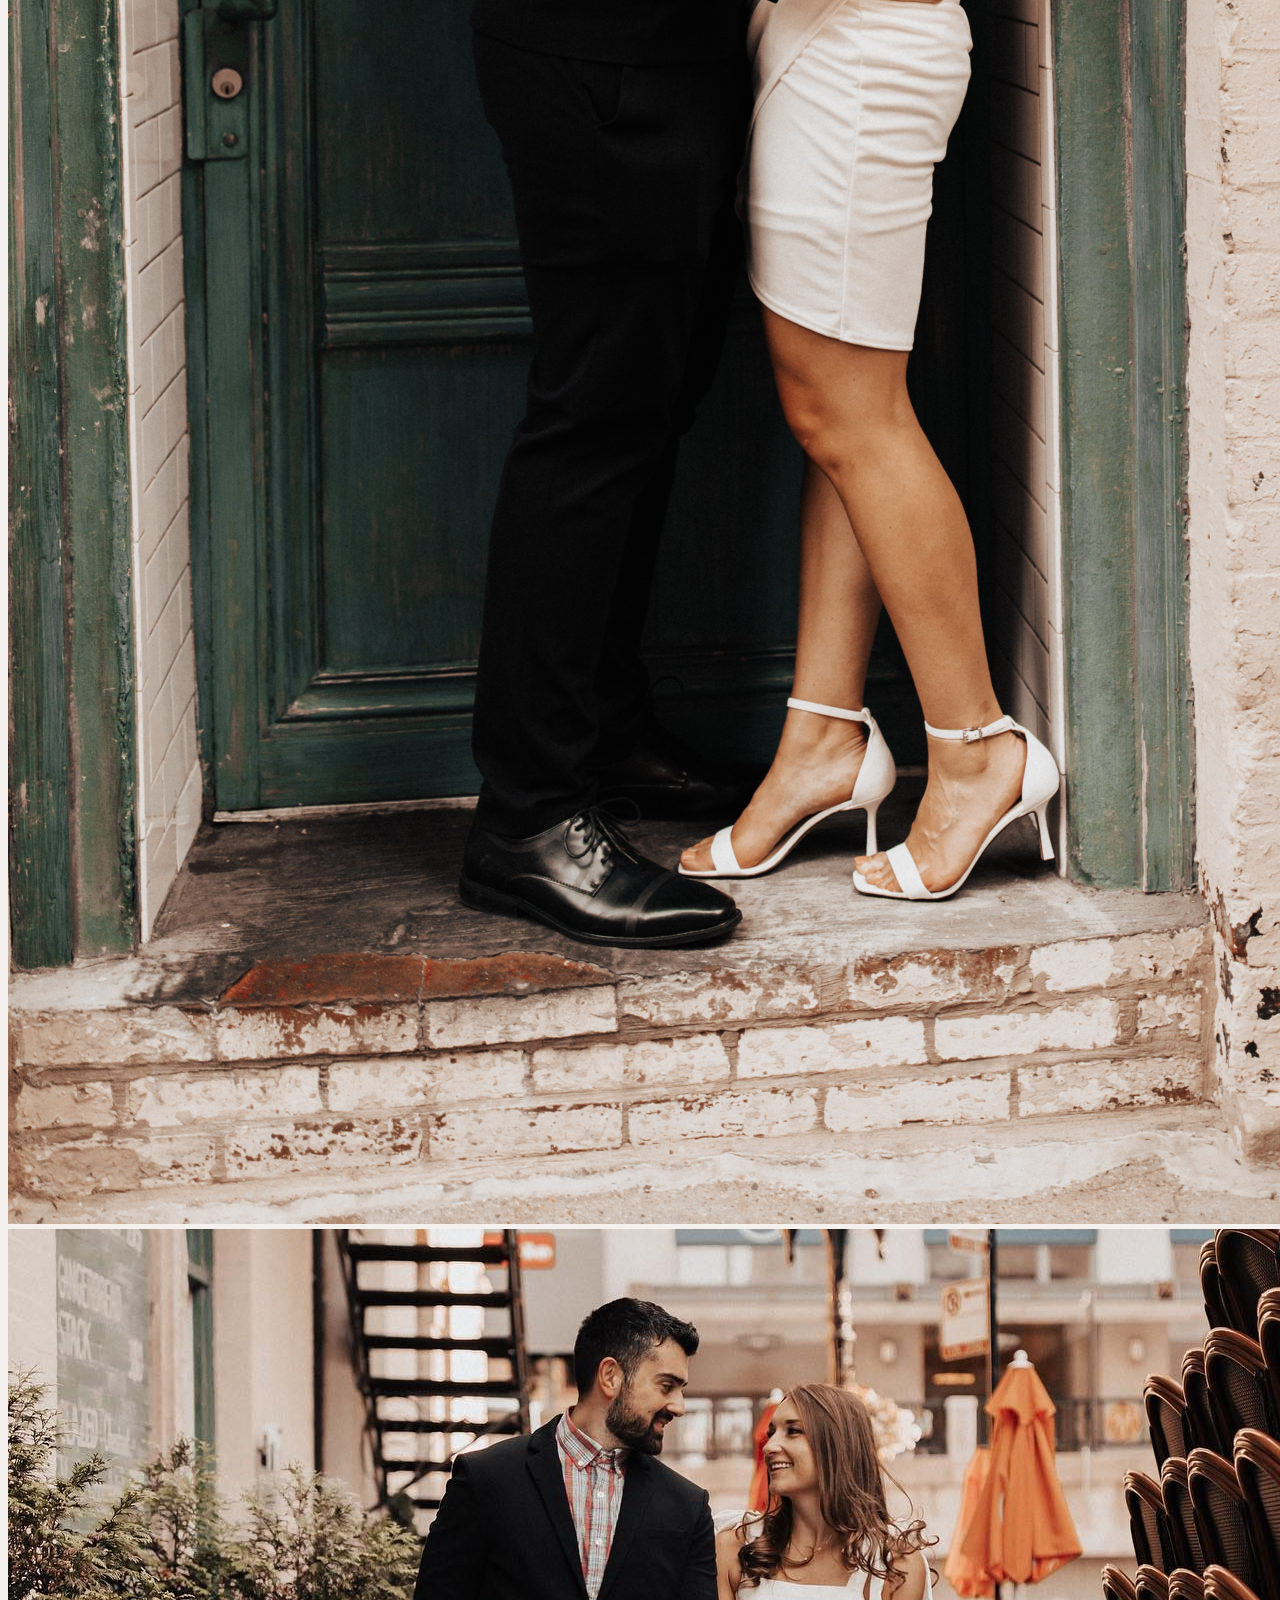
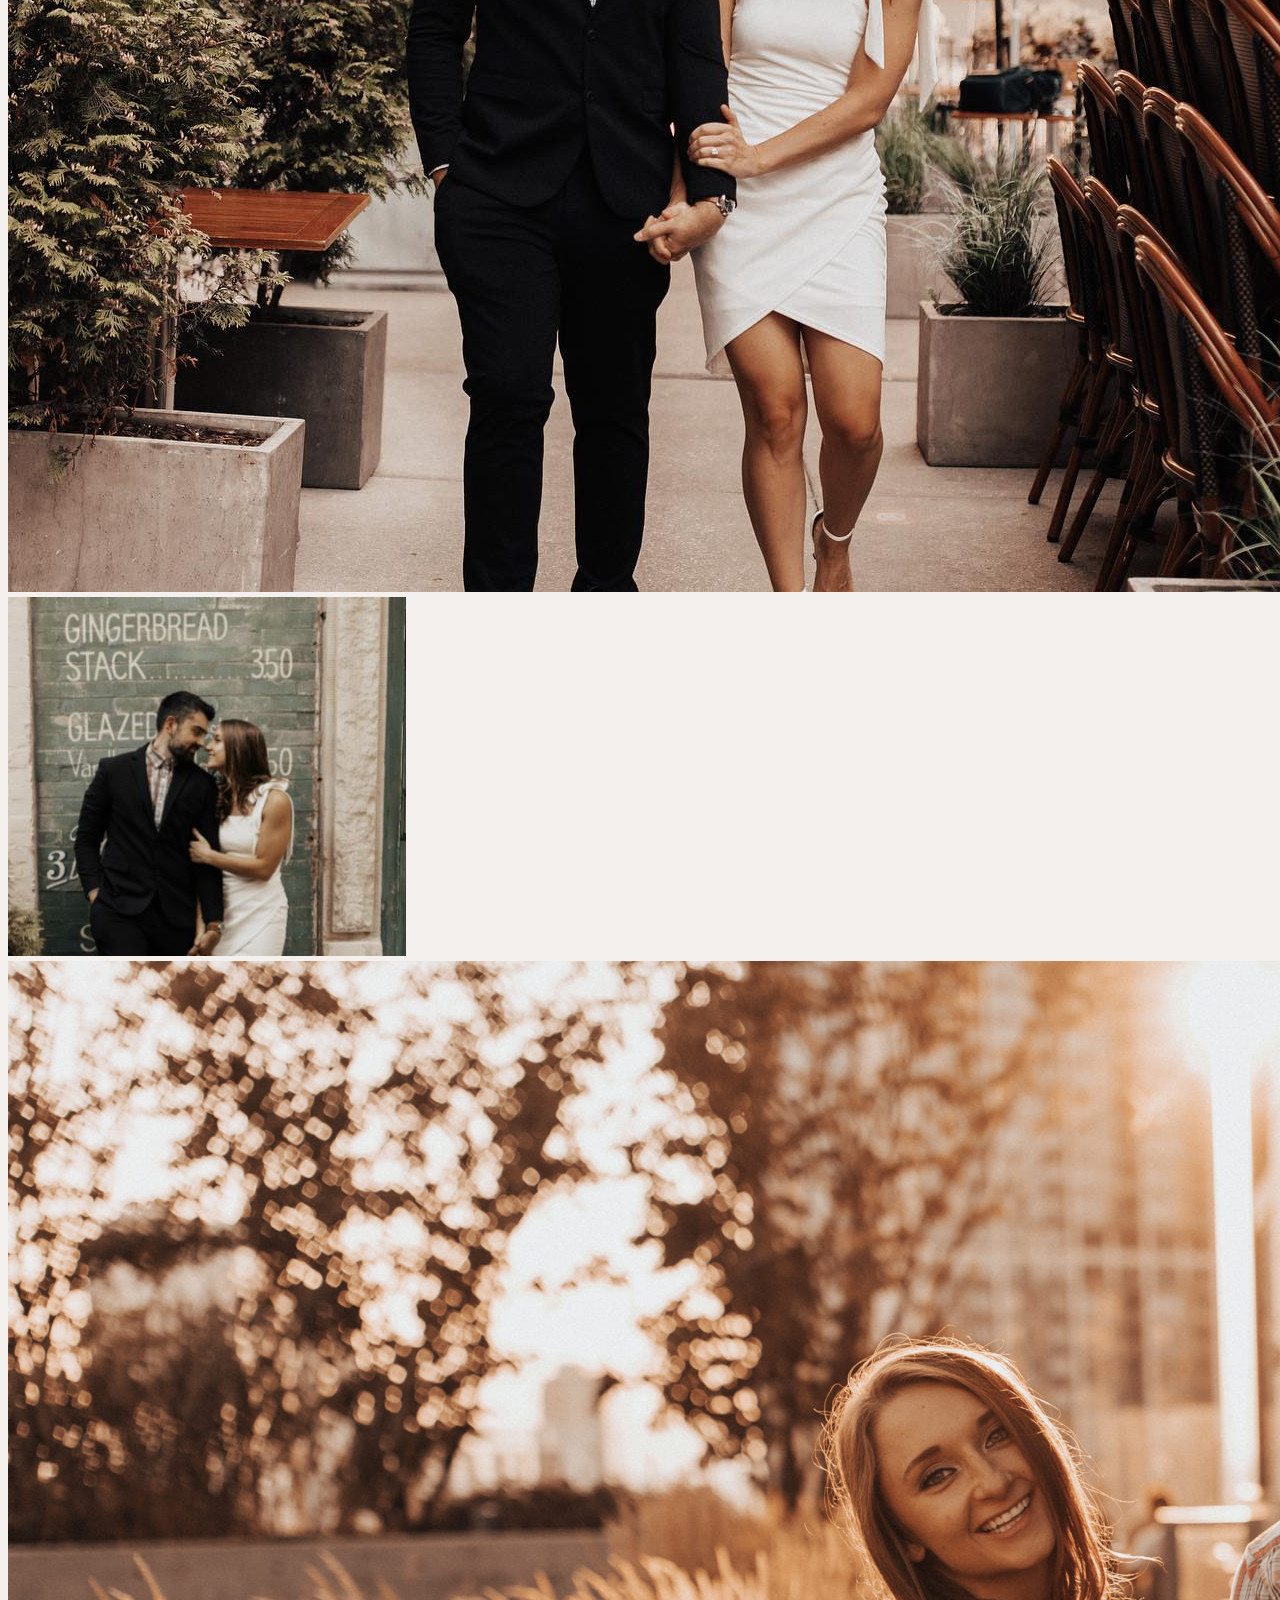
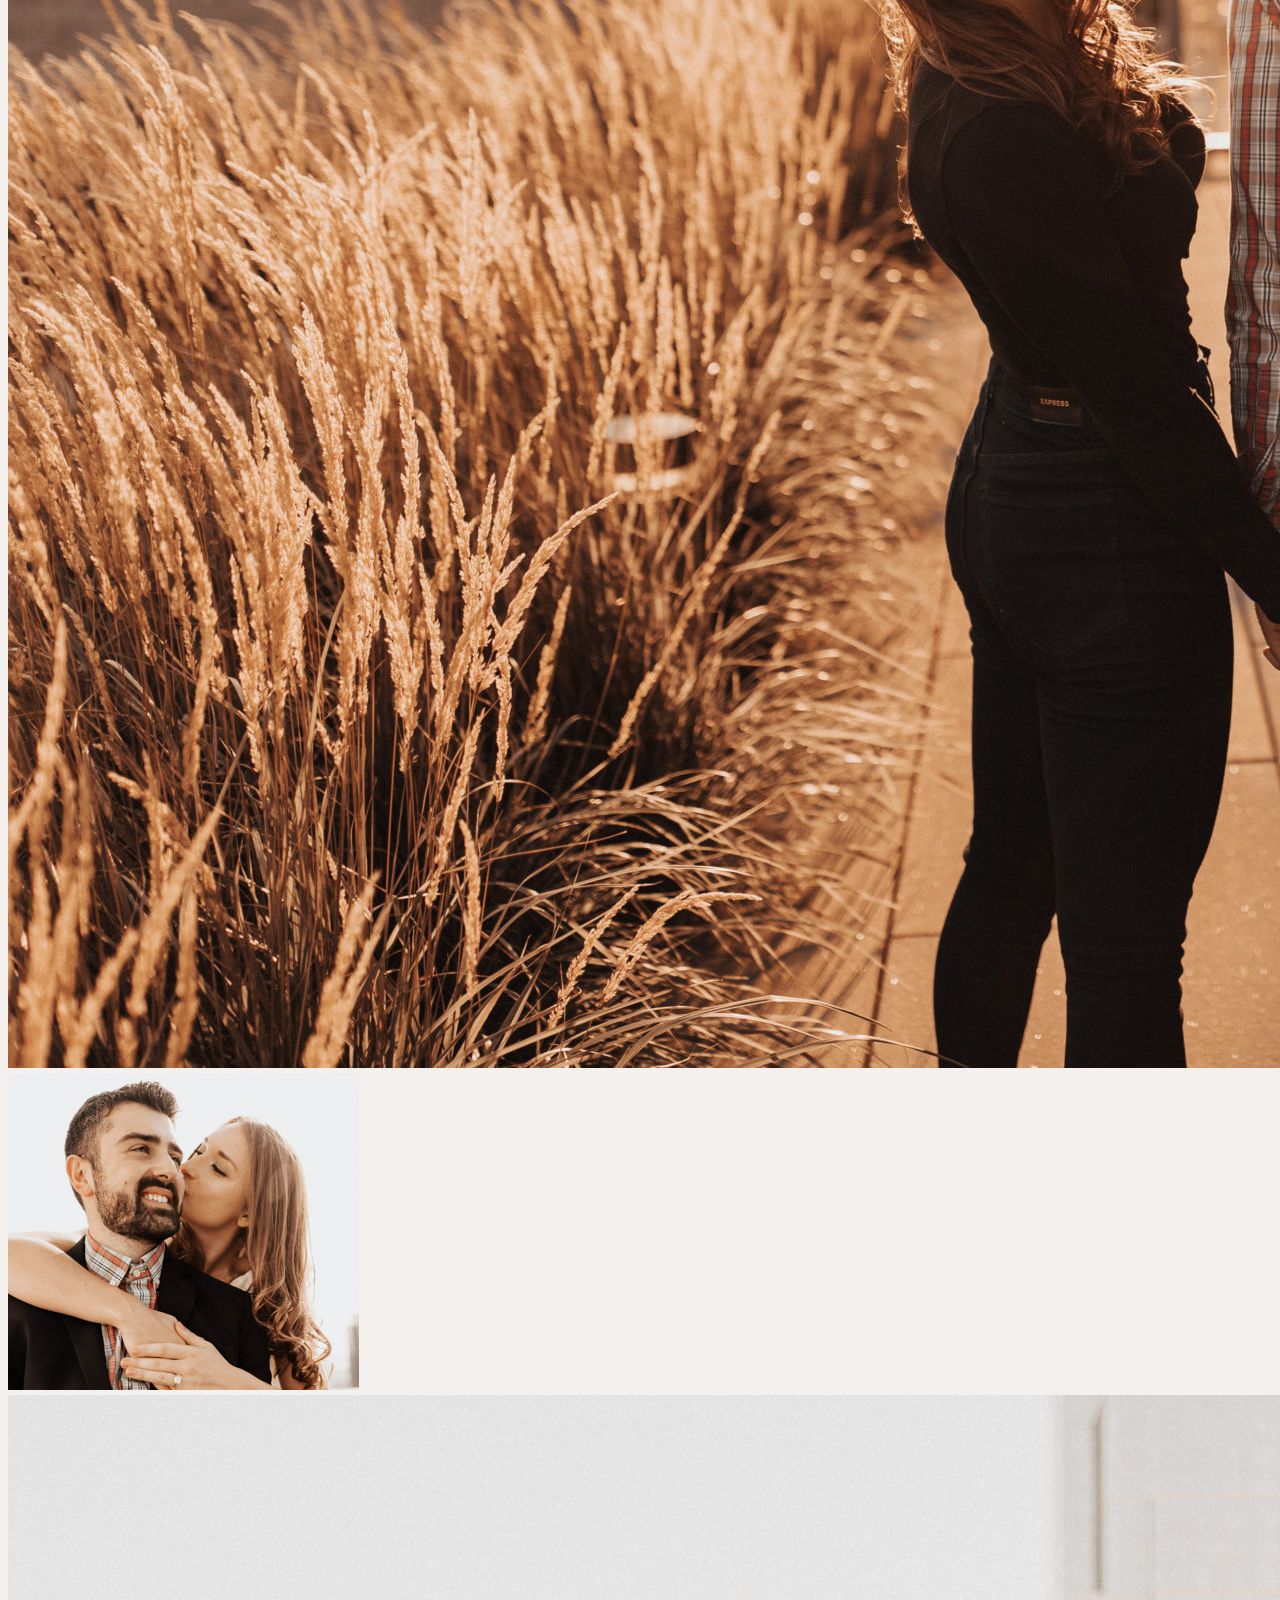
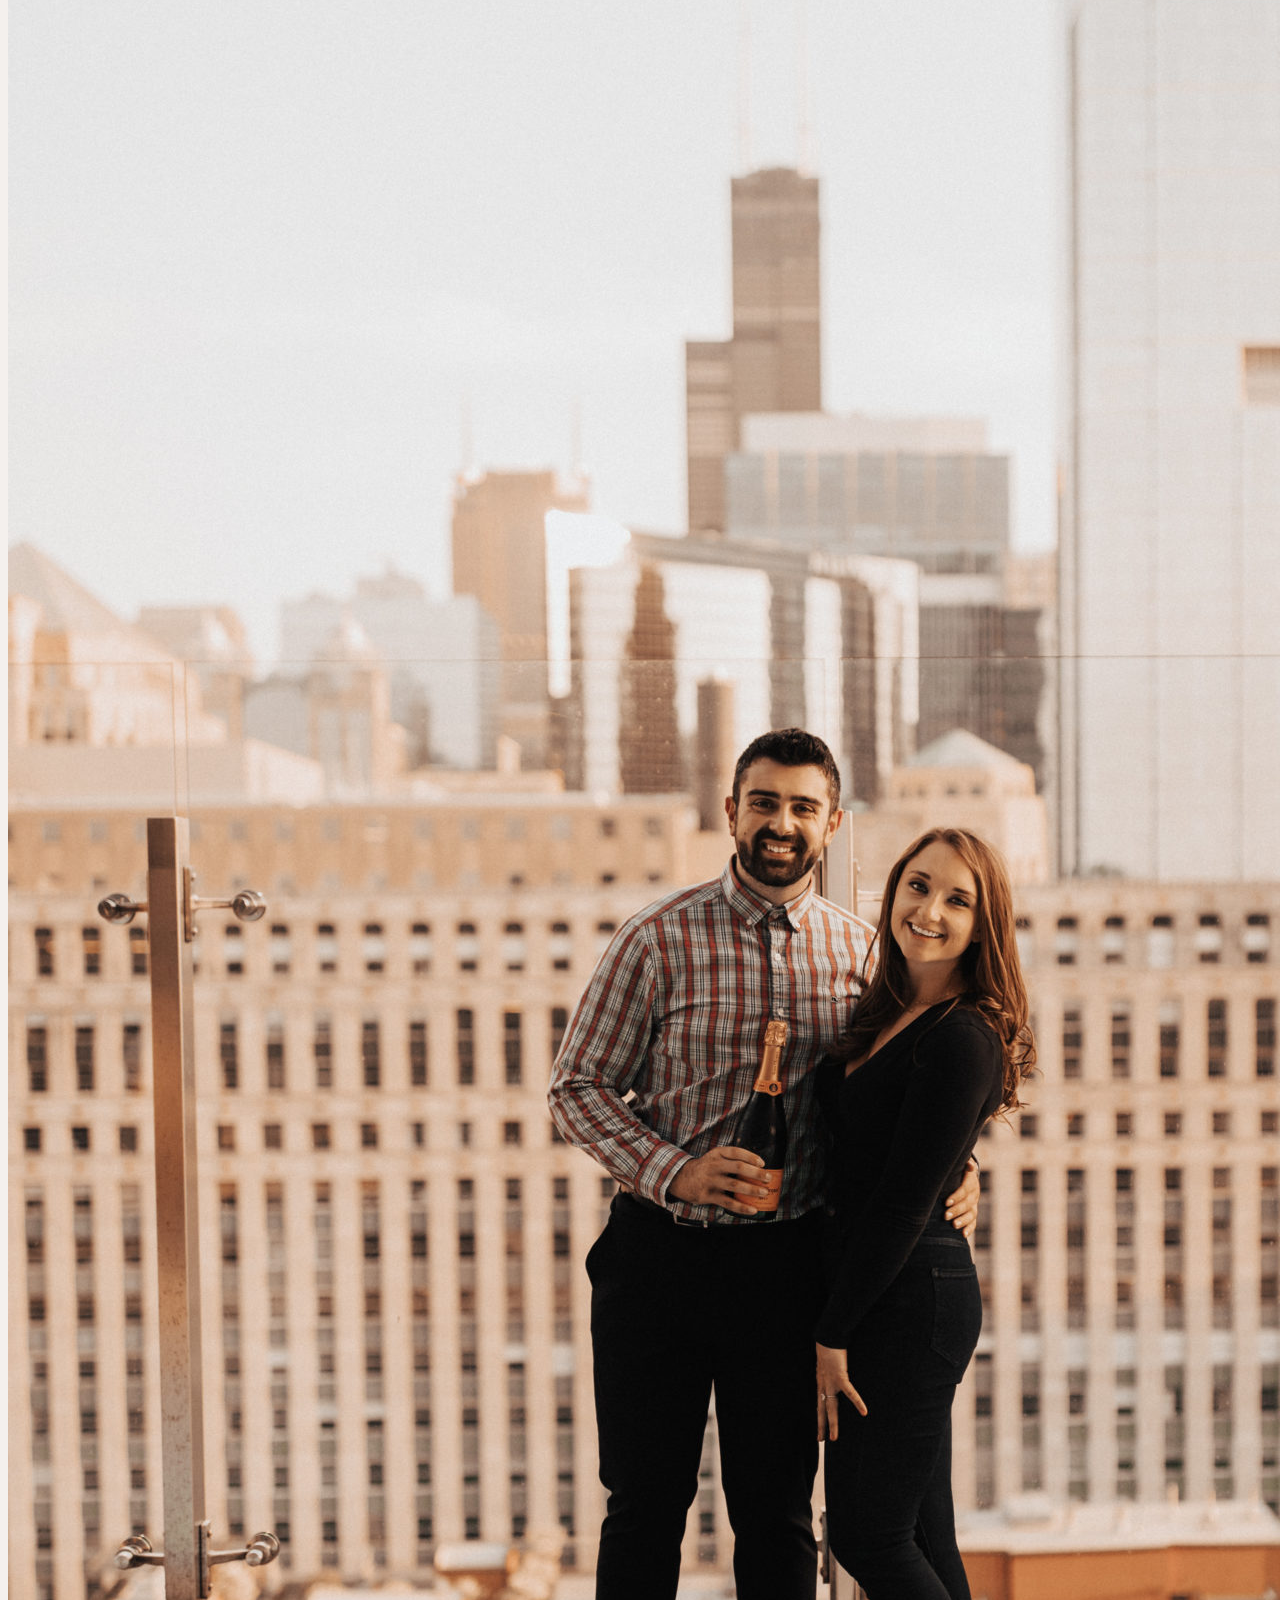
==== commit 52d6a2d6: "image gallery" ====
--- a/index.html
+++ b/index.html
@@ -96,27 +96,65 @@
                   </div>
             </div>
             <div class="row">
-                <div id="carouselInterval" class="carousel slide" data-bs-ride="carousel">
-                    <div class="carousel-inner">
-                      <div class="carousel-item active" data-bs-interval="5000">
-                        <img src="/img/walking-picture.jpg" class="d-block w-100" alt="...">
-                      </div>
-                      <div class="carousel-item" data-bs-interval="5000">
-                        <img src="/img/walking-picture.jpg" class="d-block w-100" alt="...">
-                      </div>
-                      <div class="carousel-item">
-                        <img src="/img/walking-picture.jpg" class="d-block w-100" alt="...">
-                      </div>
-                    </div>
-                    <button class="carousel-control-prev" type="button" data-bs-target="#carouselInterval" data-bs-slide="prev">
-                      <span class="carousel-control-prev-icon" aria-hidden="true"></span>
-                      <span class="visually-hidden">Previous</span>
-                    </button>
-                    <button class="carousel-control-next" type="button" data-bs-target="#carouselInterval" data-bs-slide="next">
-                      <span class="carousel-control-next-icon" aria-hidden="true"></span>
-                      <span class="visually-hidden">Next</span>
-                    </button>
-                  </div>
+              <div class="col-lg-4 col-md-12 mb-4 mb-lg-0">
+                <img
+                  src="/img/wedding-5.jpg"
+                  class="w-100 shadow-1-strong rounded mb-4"
+                  alt="Boat on Calm Water"
+                />
+            
+                <img
+                  src="/img/wedding-2.jpg"
+                  class="w-100 shadow-1-strong rounded mb-4"
+                  alt="Wintry Mountain Landscape"
+                />
+
+                <img
+                  src="/img/wedding-1.jpg"
+                  class="w-100 shadow-1-strong rounded mb-4"
+                  alt="Wintry Mountain Landscape"
+                />
+              </div>
+            
+              <div class="col-lg-4 mb-4 mb-lg-0">
+                <img
+                  src="/img/wedding-7.jpg"
+                  class="w-100 shadow-1-strong rounded mb-4"
+                  alt="Mountains in the Clouds"
+                />
+            
+                <img
+                  src="/img/wedding-4.jpg"
+                  class="w-100 shadow-1-strong rounded mb-4"
+                  alt="Boat on Calm Water"
+                />
+
+                <img
+                  src="/img/wedding-6.jpg"
+                  class="w-100 shadow-1-strong rounded mb-4"
+                  alt="Yosemite National Park"
+                />
+              </div>
+            
+              <div class="col-lg-4 mb-4 mb-lg-0">
+                <img
+                  src="/img/wedding-3.jpg"
+                  class="w-100 shadow-1-strong rounded mb-4"
+                  alt="Waves at Sea"
+                />
+
+                <img
+                src="/img/wedding-10.jpg"
+                class="w-100 shadow-1-strong rounded mb-4"
+                alt="Wintry Mountain Landscape"
+              />
+            
+                <img
+                  src="/img/wedding-9.jpg"
+                  class="w-100 shadow-1-strong rounded mb-4"
+                  alt="Yosemite National Park"
+                />
+              </div>
             </div>
             <div class="row justify-content-center">
                 <div class="section-title col-6">When & Where</div>
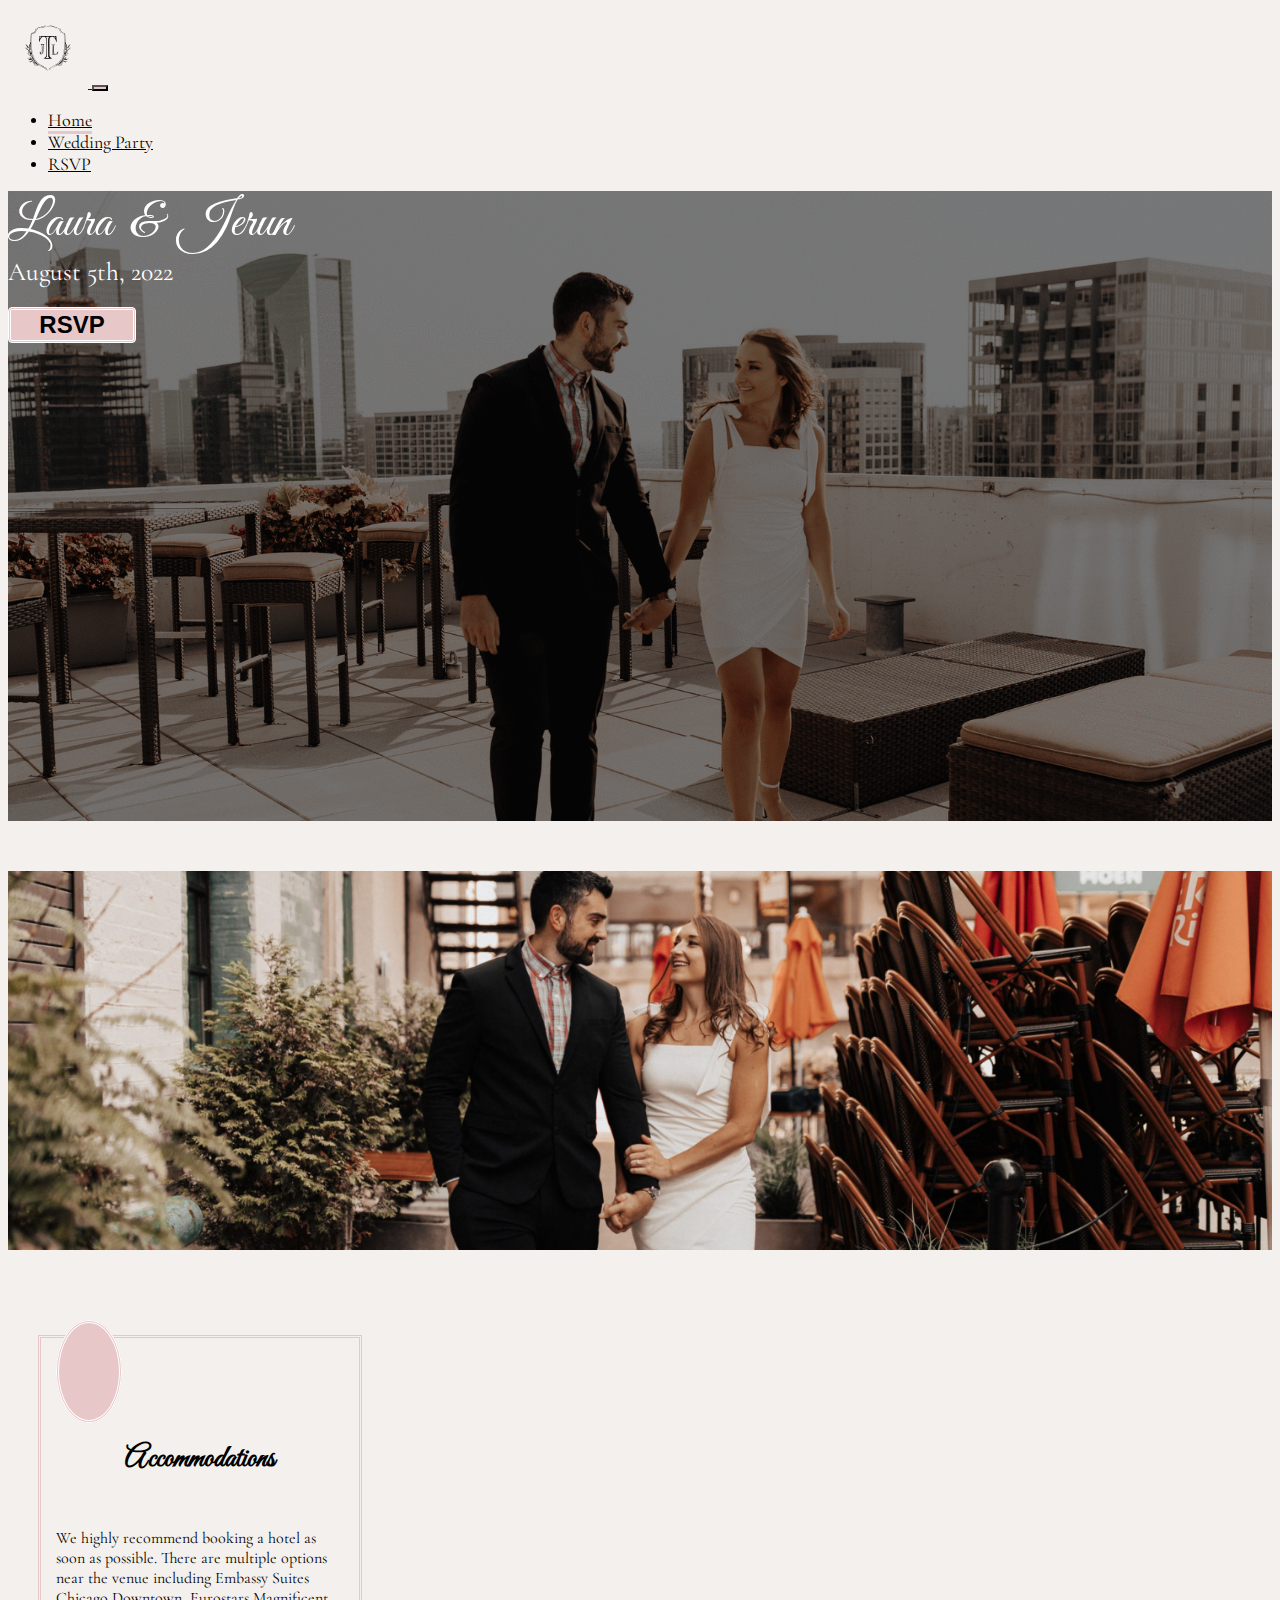
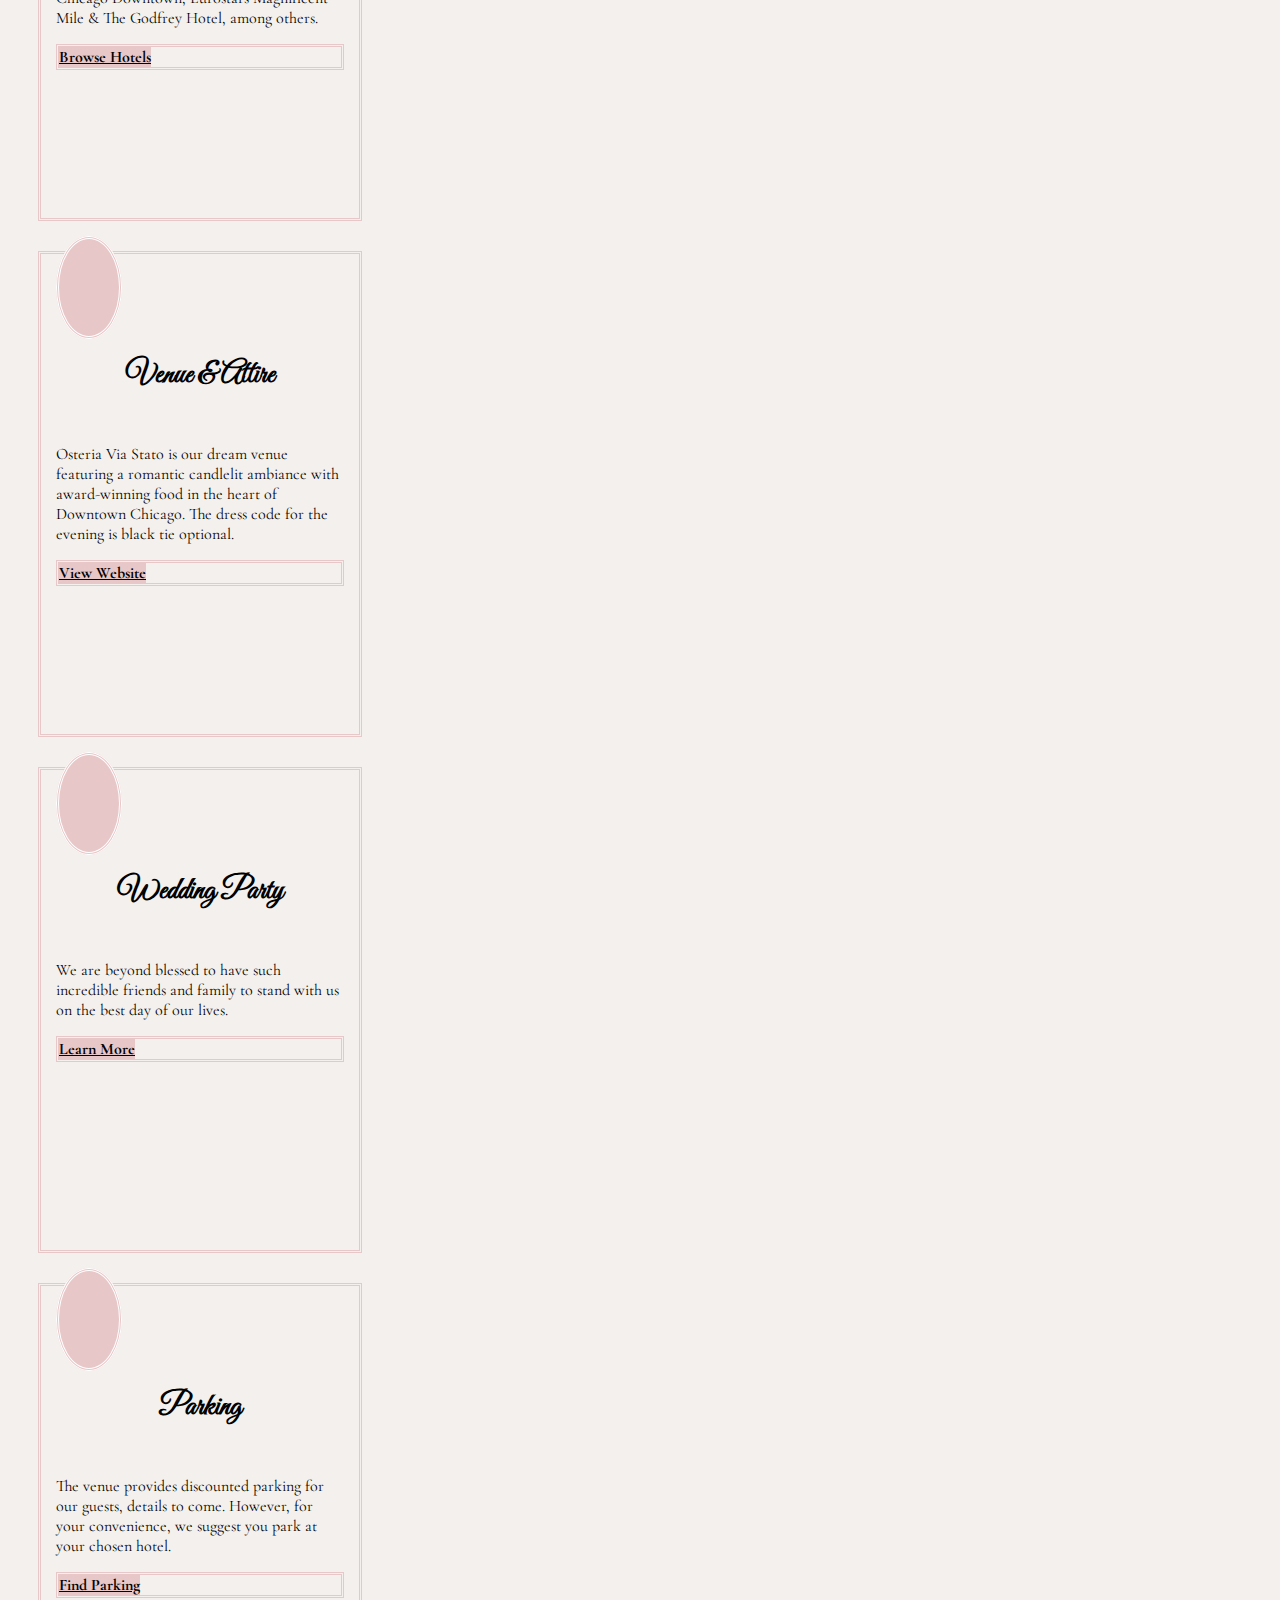
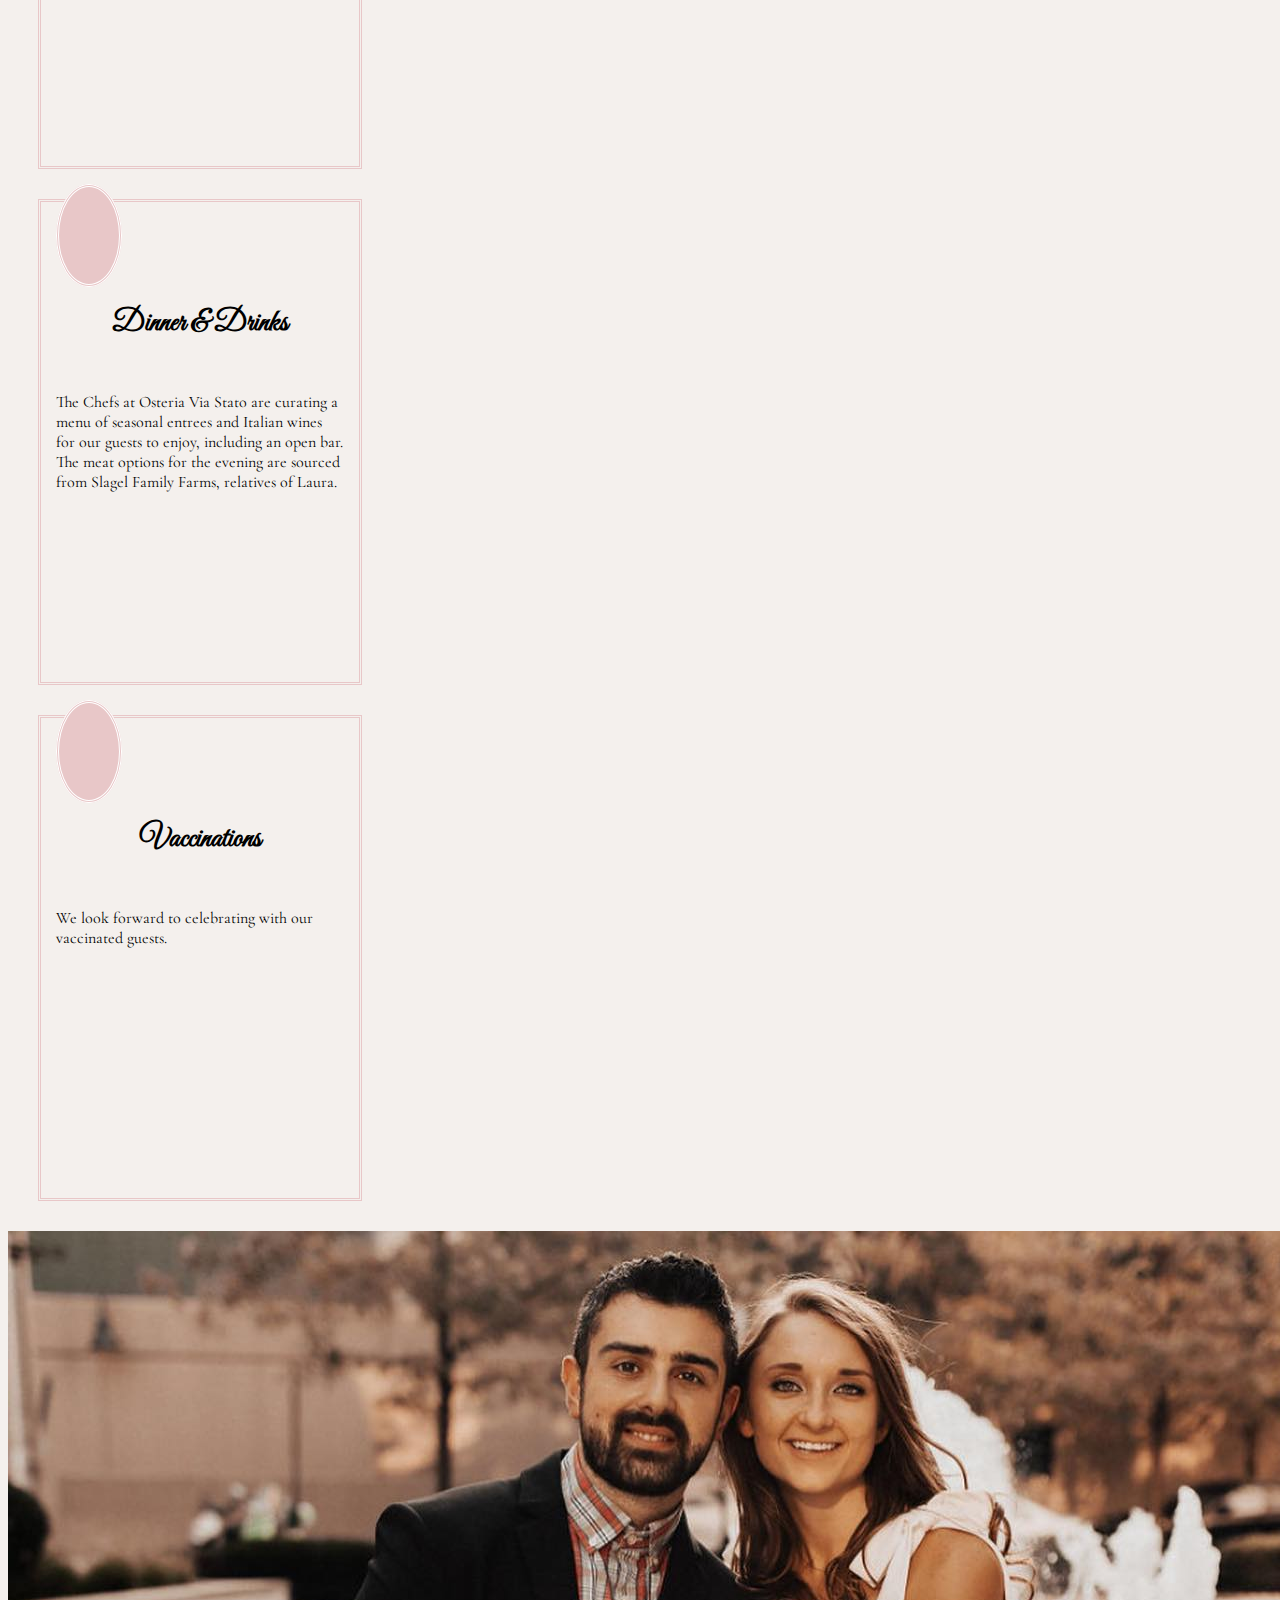
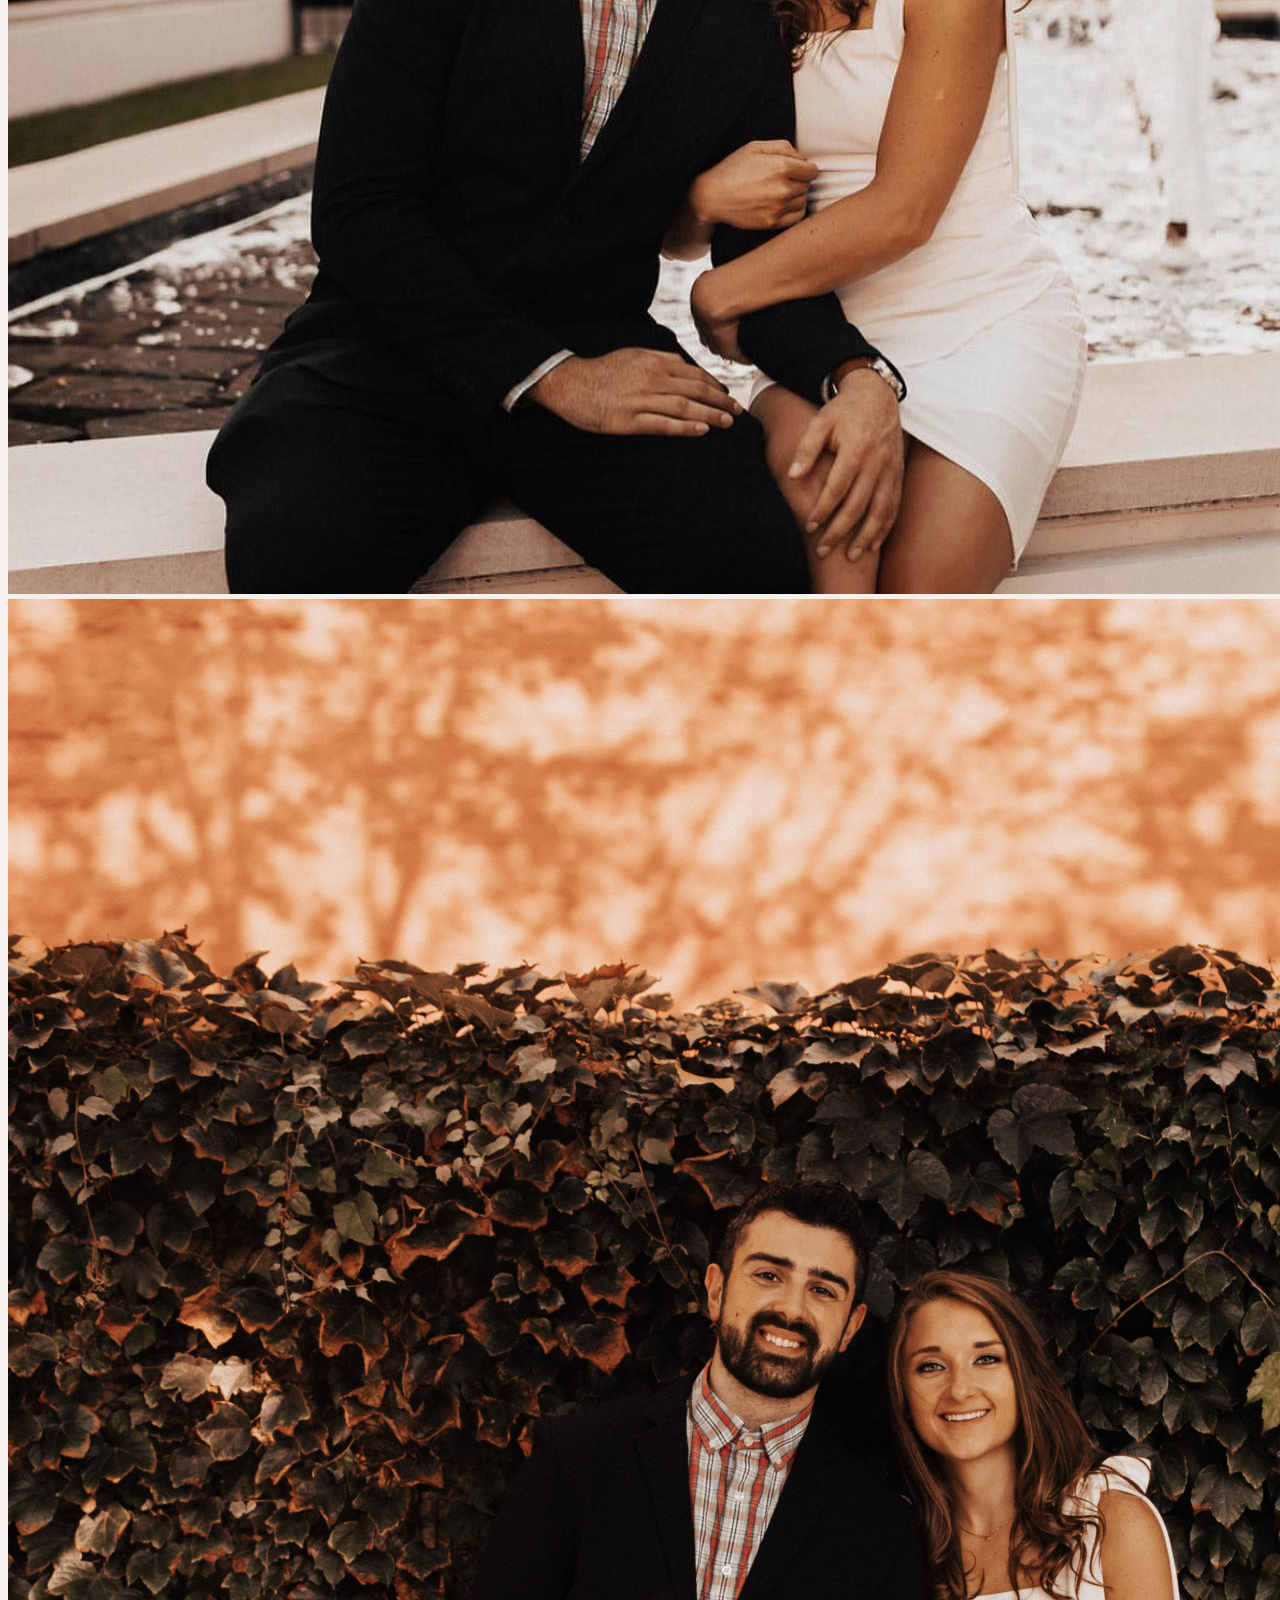
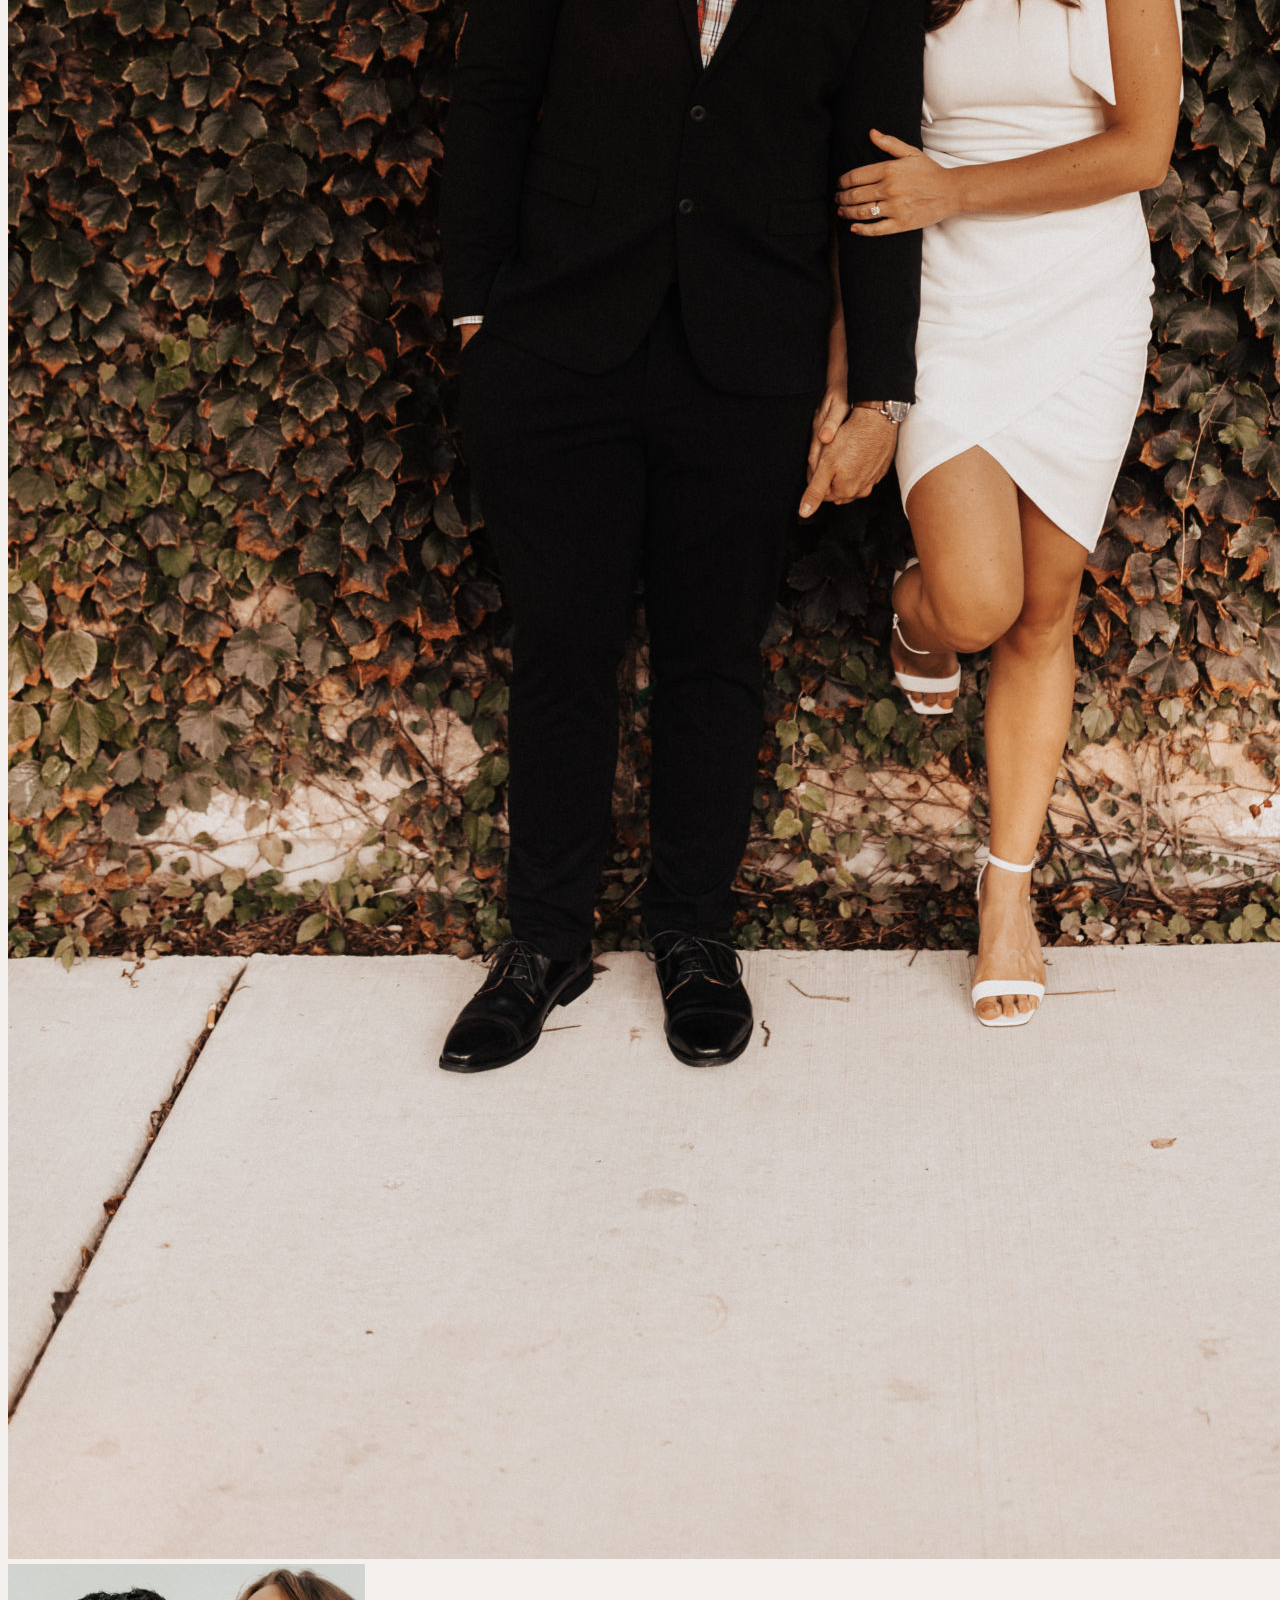
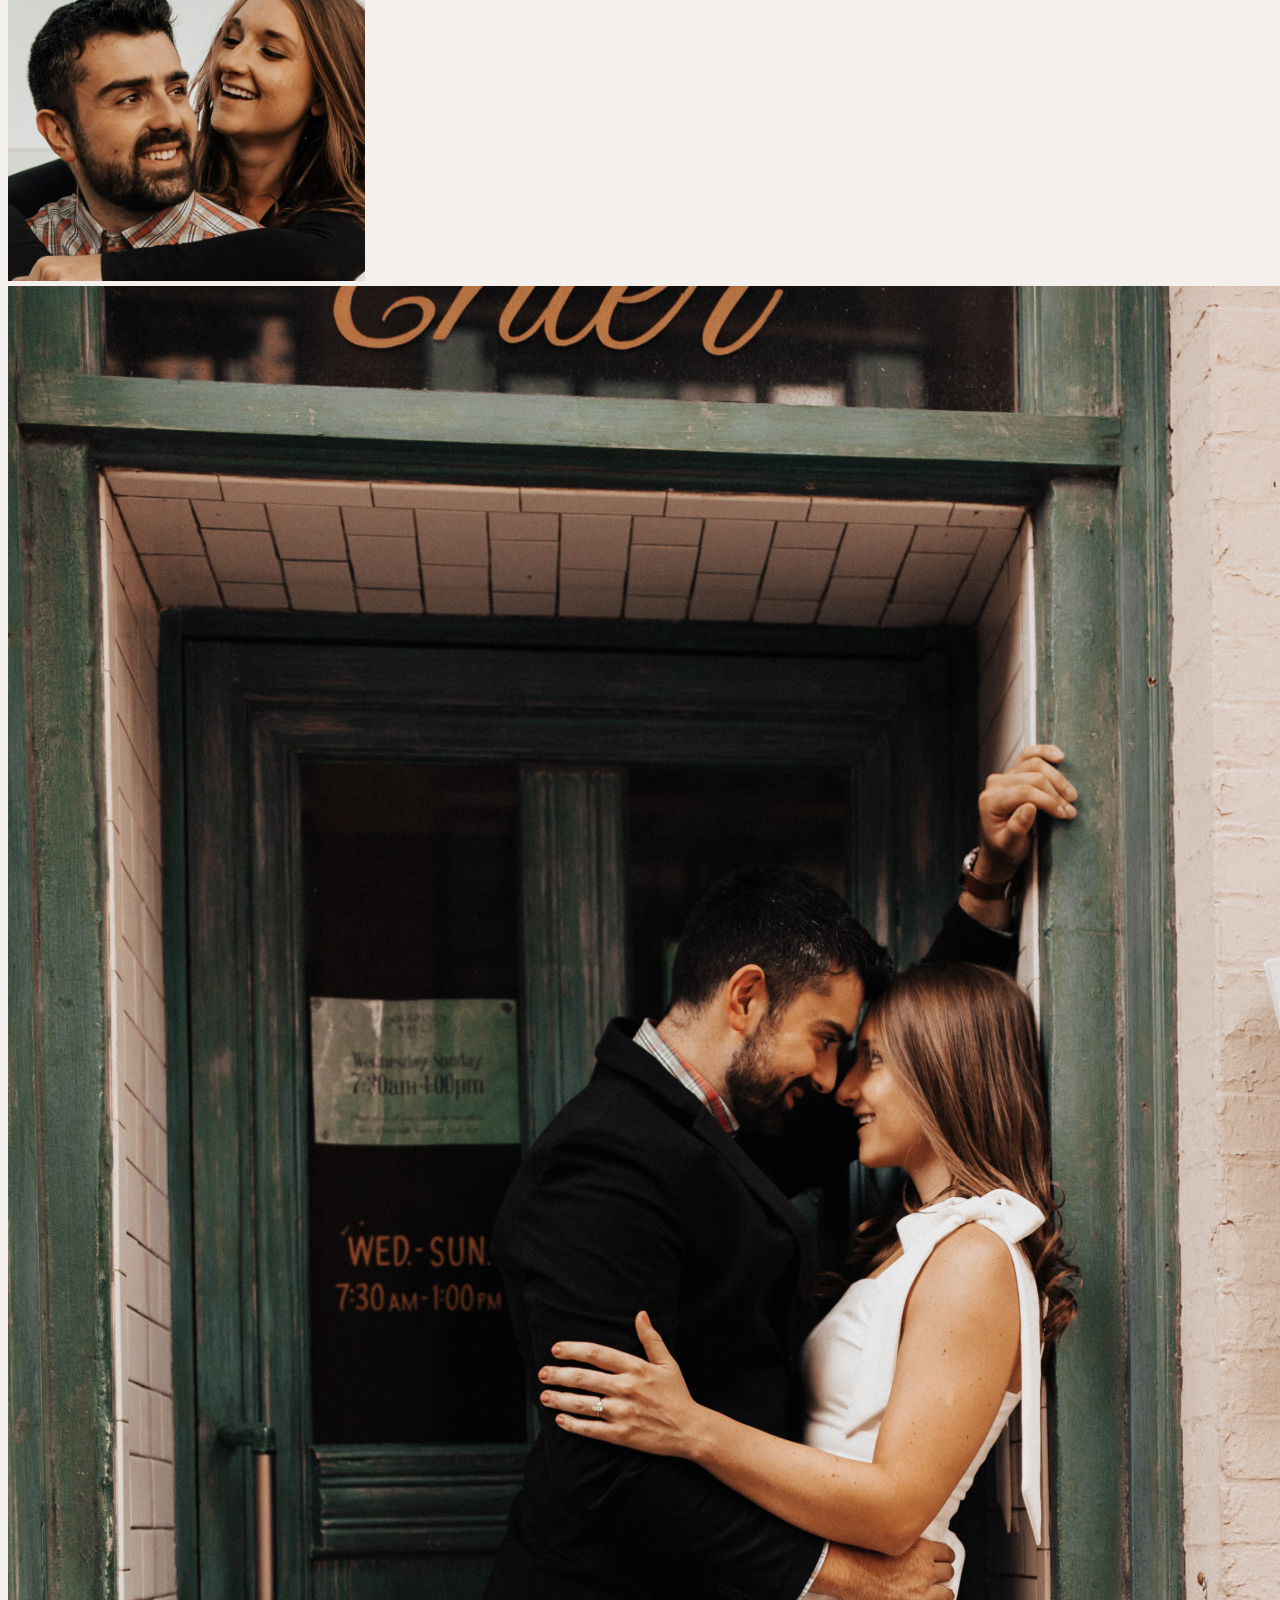
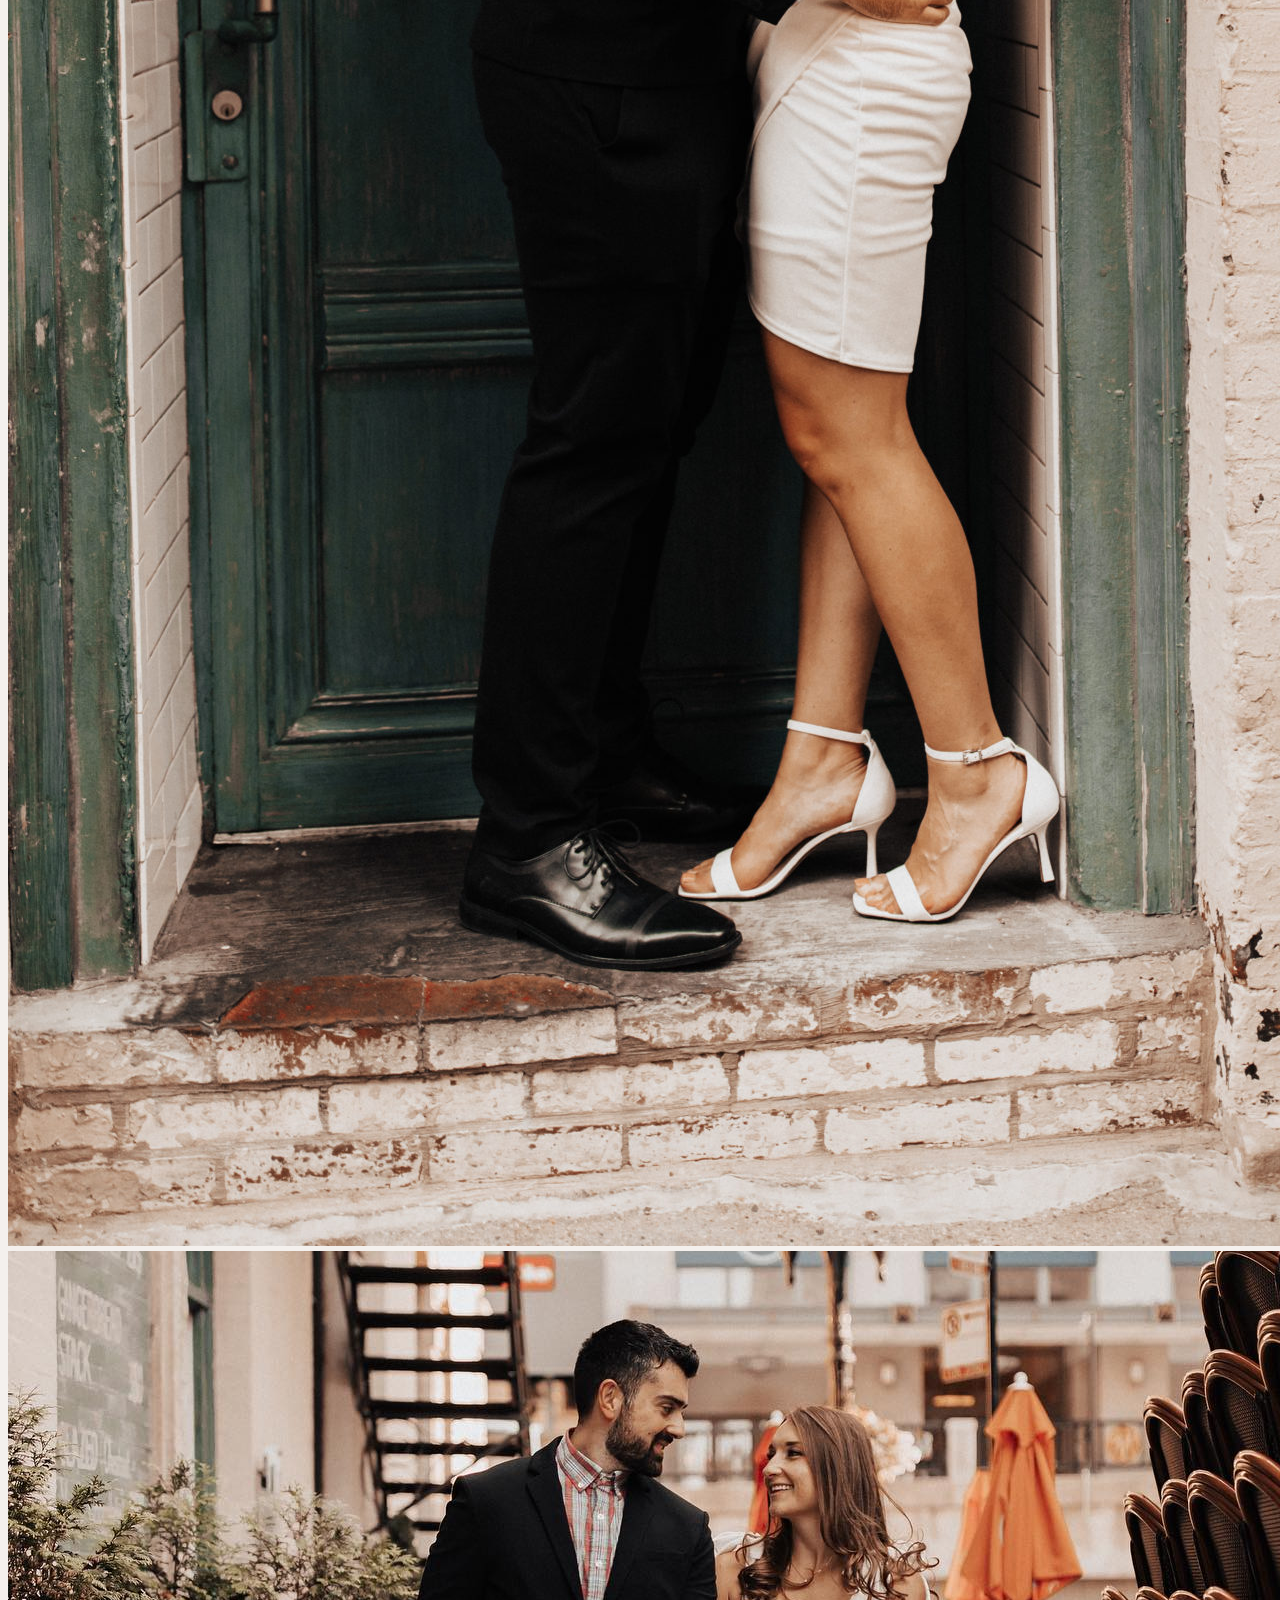
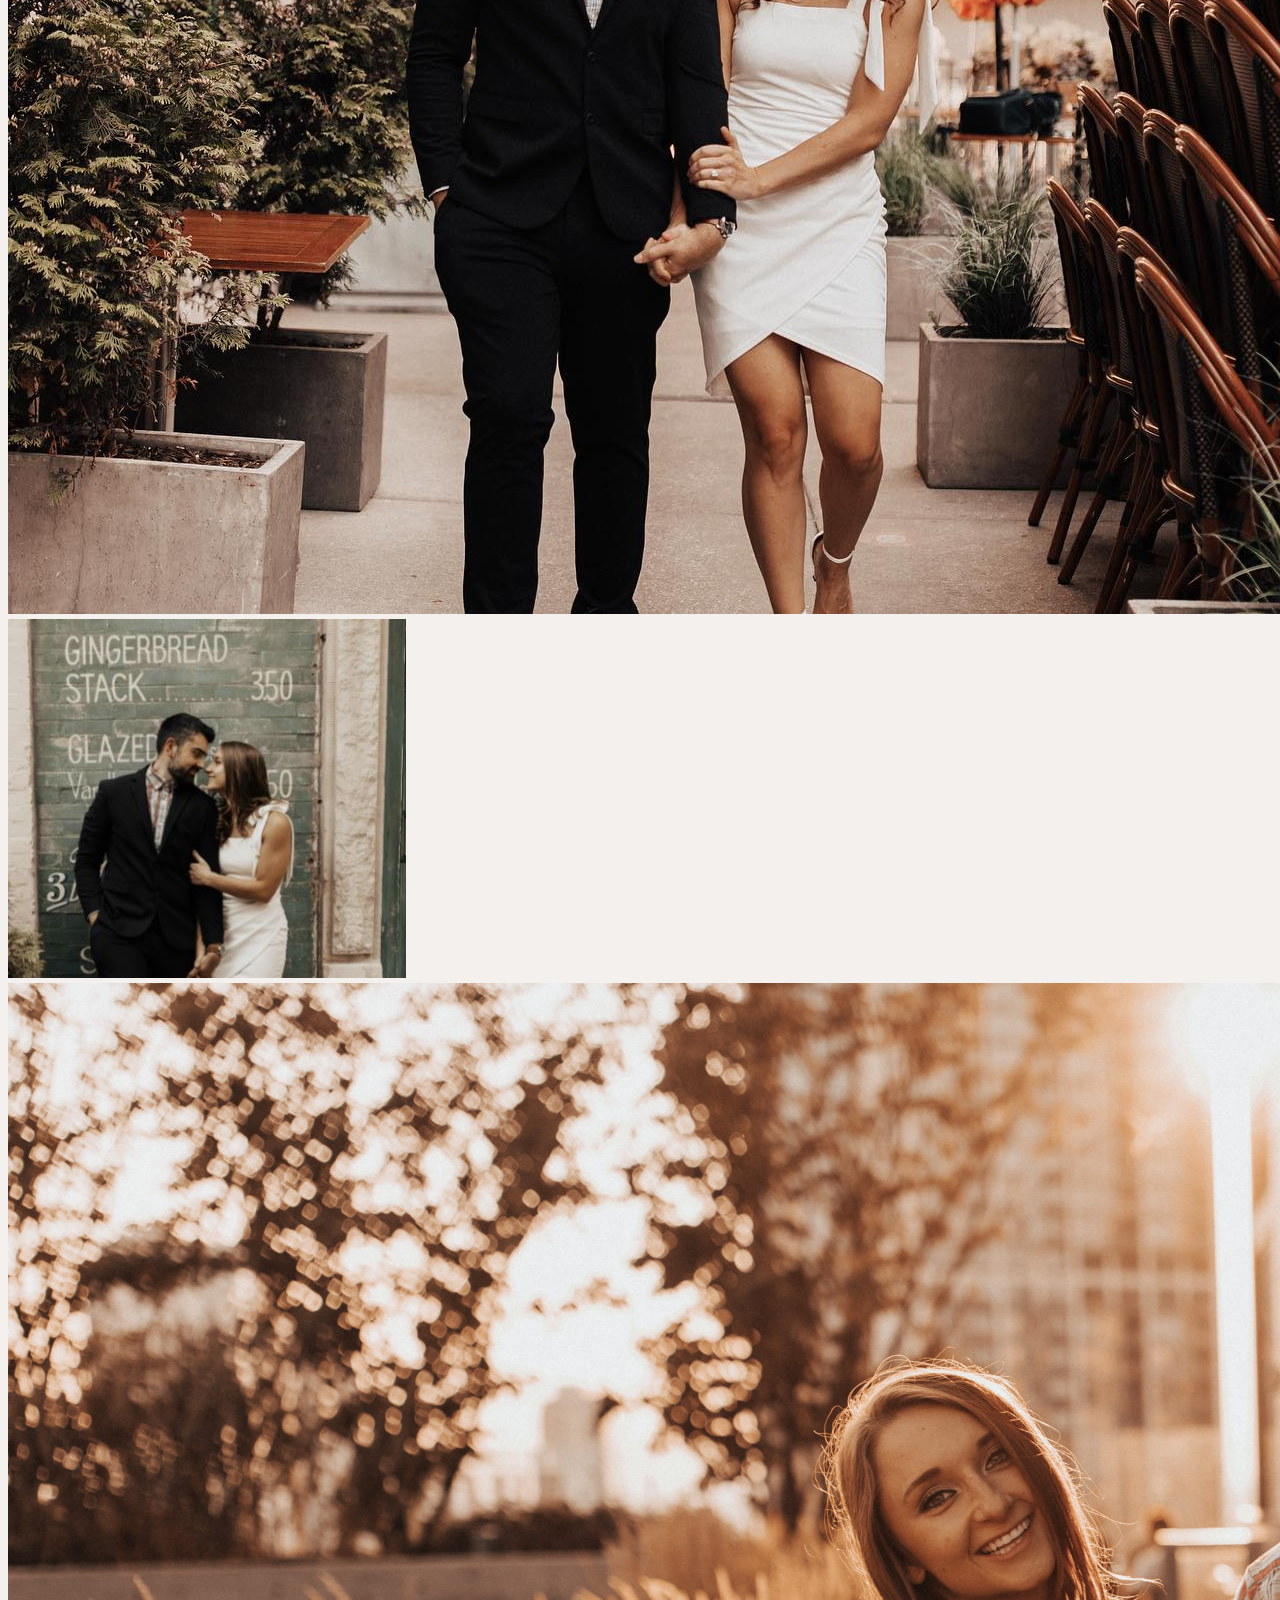
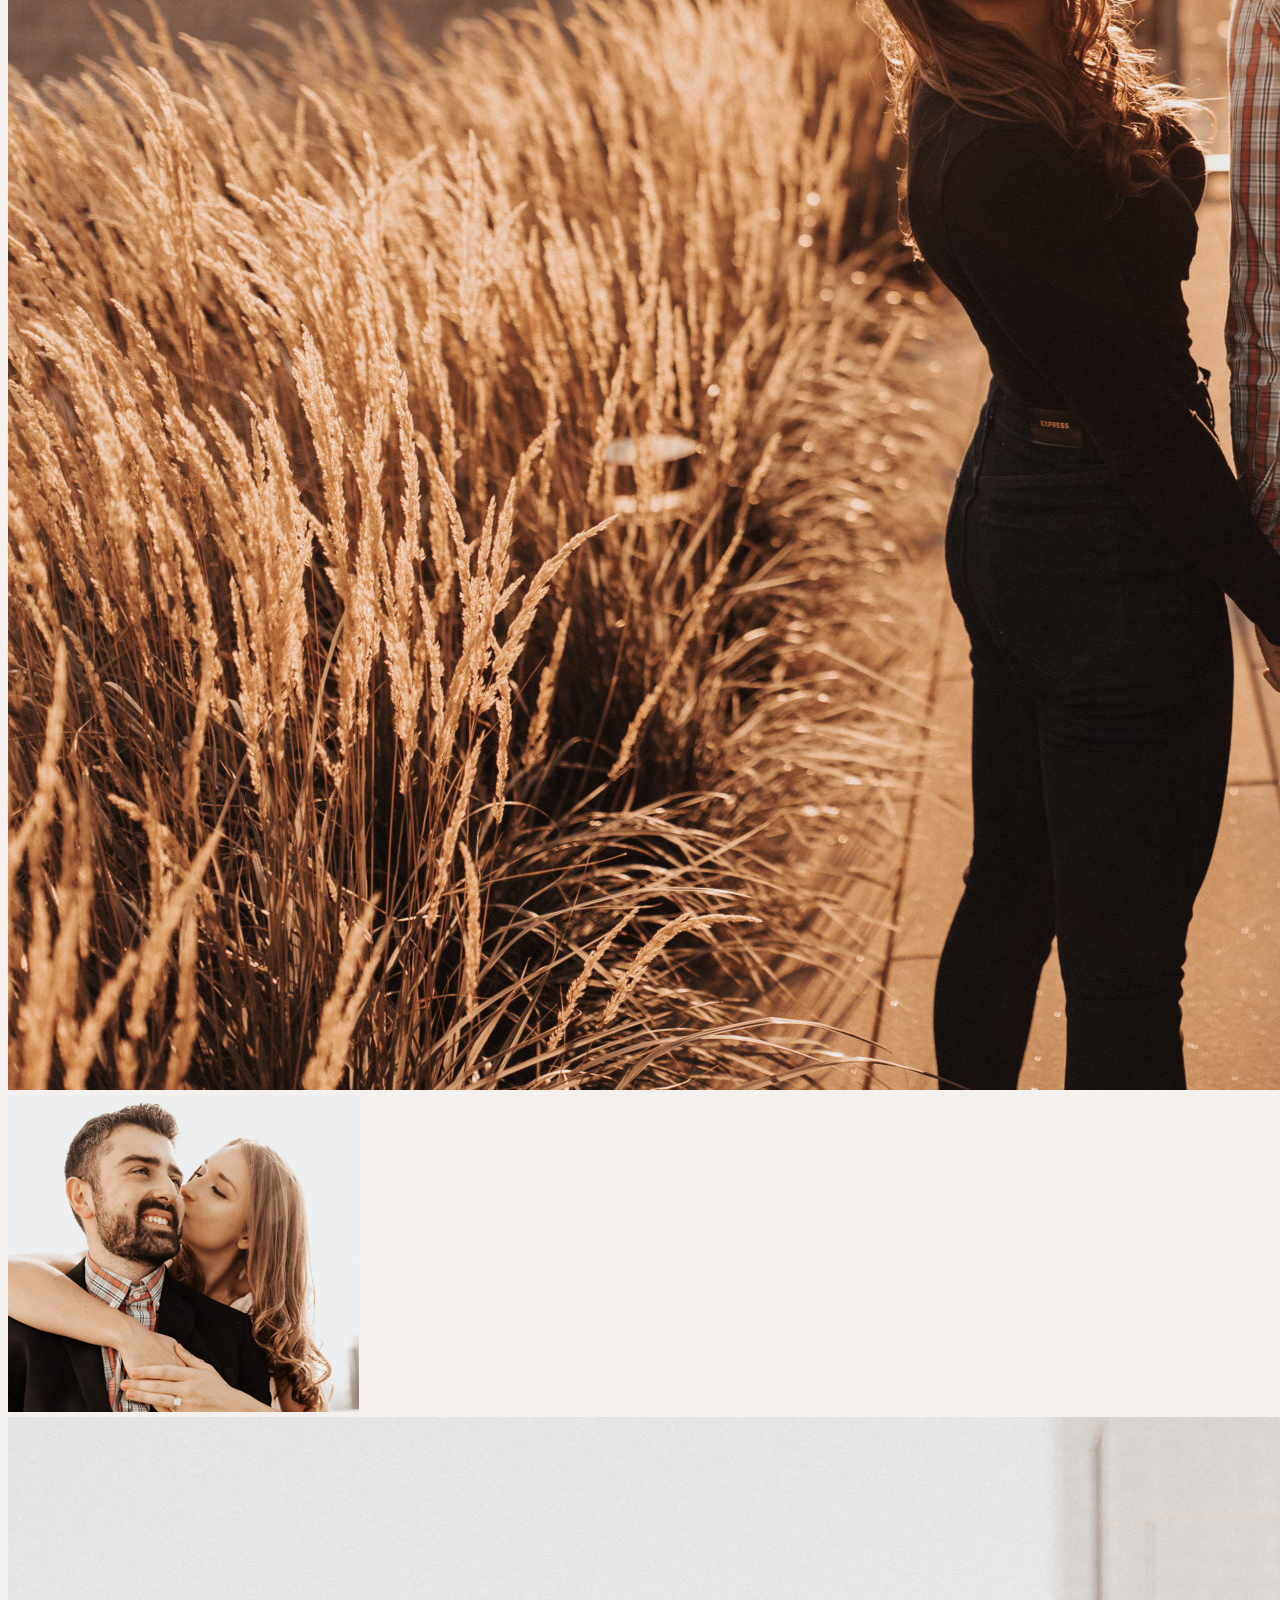
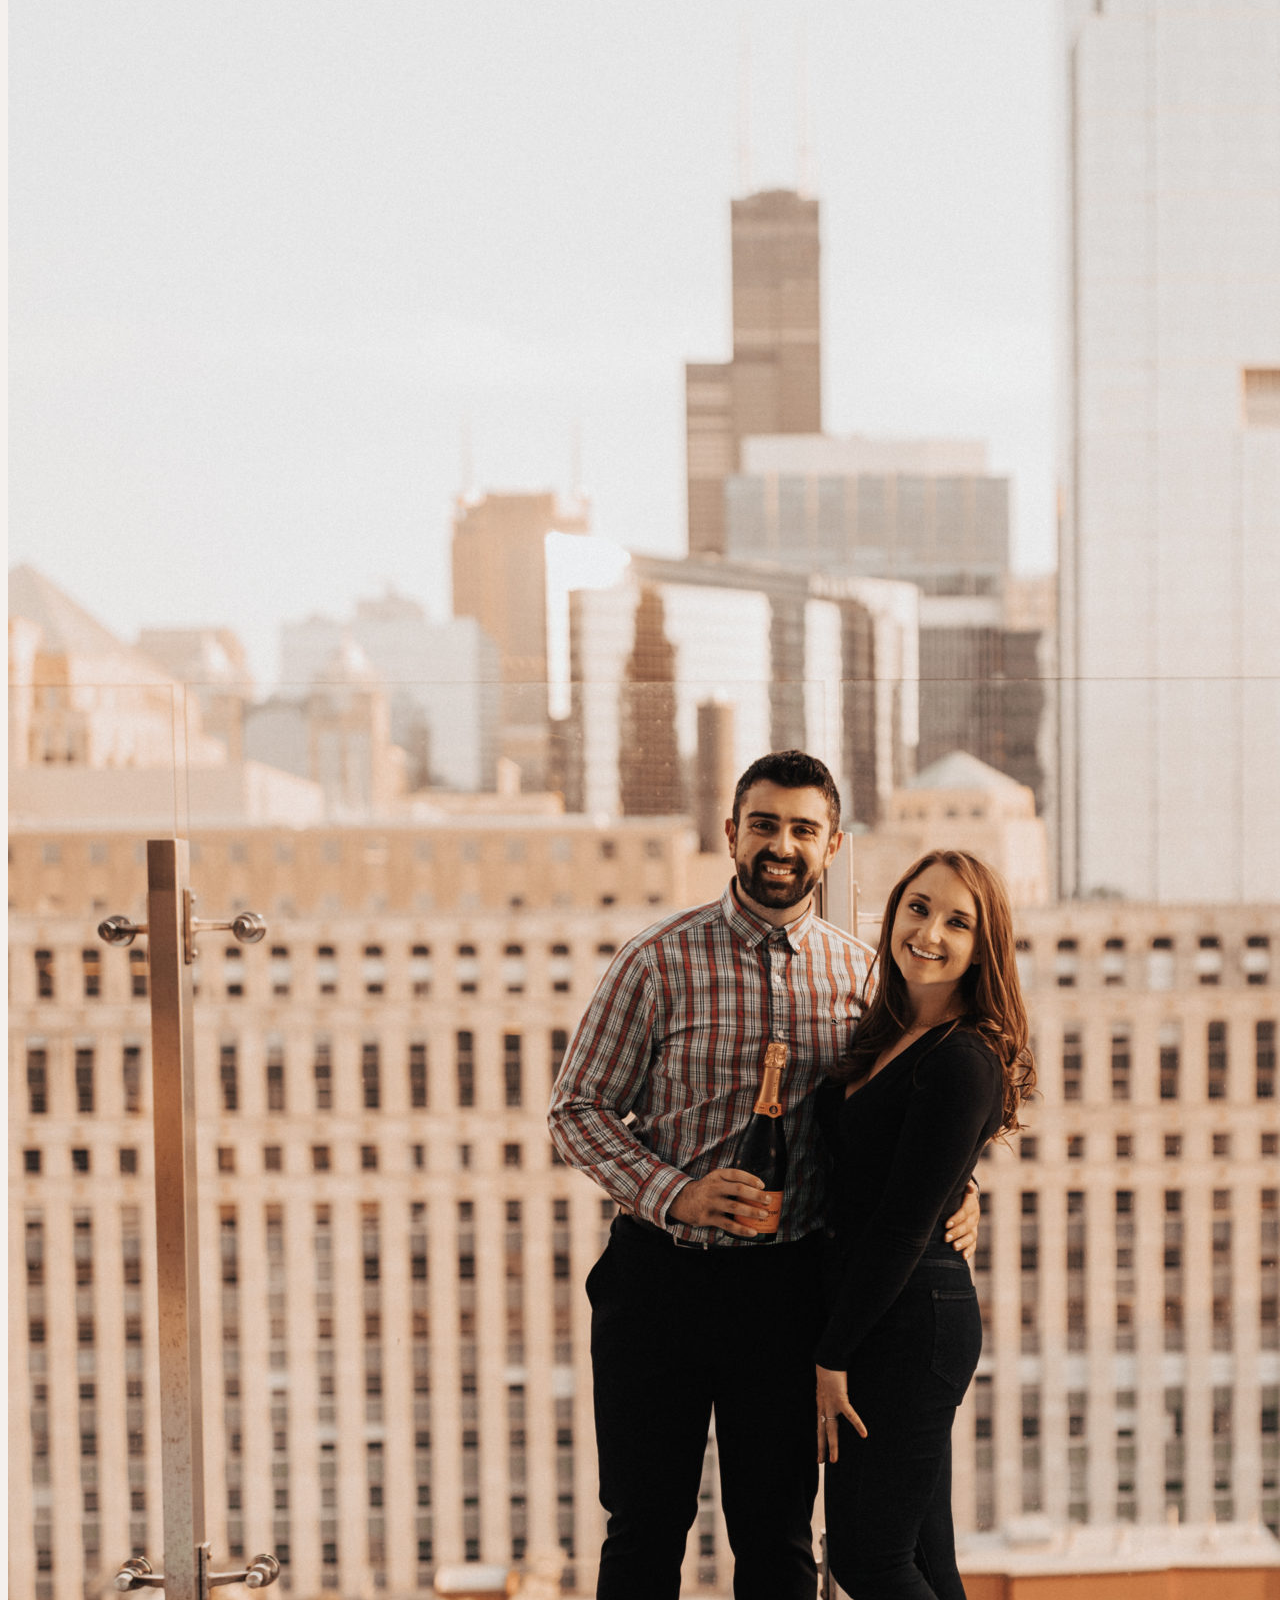
==== commit 0c4c9166: "wedding party complete" ====
--- a/index.html
+++ b/index.html
@@ -6,13 +6,14 @@
         <link rel="stylesheet" href="https://cdn.jsdelivr.net/npm/bootstrap@5.1.3/dist/css/bootstrap.min.css" integrity="sha384-1BmE4kWBq78iYhFldvKuhfTAU6auU8tT94WrHftjDbrCEXSU1oBoqyl2QvZ6jIW3" crossorigin="anonymous">
         <link rel="stylesheet" href="https://cdnjs.cloudflare.com/ajax/libs/font-awesome/6.1.1/css/all.min.css" integrity="sha512-KfkfwYDsLkIlwQp6LFnl8zNdLGxu9YAA1QvwINks4PhcElQSvqcyVLLD9aMhXd13uQjoXtEKNosOWaZqXgel0g==" crossorigin="anonymous" referrerpolicy="no-referrer" />
         <link rel="stylesheet" href="style.css"/>
-        <title>Main Website</title>
+        <title>Wedding 2022</title>
+        <link rel="icon" type="image/x-icon" href="/images/wedding-logo.ico">
     </head>
     <body>
         <nav class="navbar navbar-dark navbar-expand-md">
             <!-- Navbar content -->
             <div class="container-fluid">
-                <a href="/">
+                <a href="/index.html">
                     <img alt="WeddingLogo" src="/img/wedding-logo.svg" width="80" height="80">
                 </a>
                 <button class="navbar-toggler" type="button" data-bs-toggle="collapse" data-bs-target="#navbarNavDropdown" aria-controls="navbarNavDropdown" aria-expanded="false" aria-label="Toggle navigation">
@@ -21,7 +22,10 @@
                 <div class="collapse navbar-collapse" id="navbarNavDropdown">
                   <ul class="navbar-nav">
                     <li class="nav-item">
-                      <a class="nav-link" href="#">Wedding Party</a>
+                      <a class="nav-link active-link" href="/index.html">Home</a>
+                    </li>
+                    <li class="nav-item">
+                      <a class="nav-link" href="/wedding-party.html">Wedding Party</a>
                     </li>
                     <li class="nav-item">
                       <a class="nav-link" href="#">RSVP</a>
@@ -67,7 +71,7 @@
                       <p class="card-text">We are beyond blessed to have such incredible friends and family to stand with us on the best day of our lives.</p>
                     </div>
                     <div class="button blush-border">
-                        <a target="_blank" href="/wedding-party" class="btn btn-primary">Learn More</a>
+                        <a target="_blank" href="/wedding-party.html" class="btn btn-primary">Learn More</a>
                     </div>
                   </div>
                   <div class="card blush-border" style="width: 18rem;">
@@ -97,63 +101,19 @@
             </div>
             <div class="row">
               <div class="col-lg-4 col-md-12 mb-4 mb-lg-0">
-                <img
-                  src="/img/wedding-5.jpg"
-                  class="w-100 shadow-1-strong rounded mb-4"
-                  alt="Boat on Calm Water"
-                />
-            
-                <img
-                  src="/img/wedding-2.jpg"
-                  class="w-100 shadow-1-strong rounded mb-4"
-                  alt="Wintry Mountain Landscape"
-                />
-
-                <img
-                  src="/img/wedding-1.jpg"
-                  class="w-100 shadow-1-strong rounded mb-4"
-                  alt="Wintry Mountain Landscape"
-                />
-              </div>
-            
+                <img src="/img/wedding-5.jpg" class="w-100 shadow-1-strong rounded mb-4" alt="Wedding Photo 5"/>       
+                <img src="/img/wedding-2.jpg" class="w-100 shadow-1-strong rounded mb-4" alt="Wedding Photo 2"/>
+                <img src="/img/wedding-1.jpg" class="w-100 shadow-1-strong rounded mb-4" alt="Wedding Photo 1"/>
+              </div>       
               <div class="col-lg-4 mb-4 mb-lg-0">
-                <img
-                  src="/img/wedding-7.jpg"
-                  class="w-100 shadow-1-strong rounded mb-4"
-                  alt="Mountains in the Clouds"
-                />
-            
-                <img
-                  src="/img/wedding-4.jpg"
-                  class="w-100 shadow-1-strong rounded mb-4"
-                  alt="Boat on Calm Water"
-                />
-
-                <img
-                  src="/img/wedding-6.jpg"
-                  class="w-100 shadow-1-strong rounded mb-4"
-                  alt="Yosemite National Park"
-                />
-              </div>
-            
+                <img src="/img/wedding-7.jpg" class="w-100 shadow-1-strong rounded mb-4" alt="Wedding Photo 7"/>      
+                <img src="/img/wedding-4.jpg" class="w-100 shadow-1-strong rounded mb-4" alt="Wedding Photo 4"/>
+                <img src="/img/wedding-6.jpg" class="w-100 shadow-1-strong rounded mb-4" alt="Wedding Photo 6"/>
+              </div>     
               <div class="col-lg-4 mb-4 mb-lg-0">
-                <img
-                  src="/img/wedding-3.jpg"
-                  class="w-100 shadow-1-strong rounded mb-4"
-                  alt="Waves at Sea"
-                />
-
-                <img
-                src="/img/wedding-10.jpg"
-                class="w-100 shadow-1-strong rounded mb-4"
-                alt="Wintry Mountain Landscape"
-              />
-            
-                <img
-                  src="/img/wedding-9.jpg"
-                  class="w-100 shadow-1-strong rounded mb-4"
-                  alt="Yosemite National Park"
-                />
+                <img src="/img/wedding-3.jpg" class="w-100 shadow-1-strong rounded mb-4" alt="Wedding Photo 3"/>
+                <img src="/img/wedding-10.jpg" class="w-100 shadow-1-strong rounded mb-4" alt="Wedding Photo 10"/>   
+                <img src="/img/wedding-9.jpg" class="w-100 shadow-1-strong rounded mb-4" alt="Wedding Photo 9"/>
               </div>
             </div>
             <div class="row justify-content-center">
@@ -189,9 +149,6 @@
                 <iframe width="600" height="450" style="border:0" loading="lazy" allowfullscreen referrerpolicy="no-referrer-when-downgrade" src="https://maps.google.com/maps?q=Osteria%20Via%20Stato&t=m&z=15&output=embed&iwloc=near"></iframe>
             </div>
         </div>
-        <footer>
-            Wedding of Laura Miller & Jerun Trajko, August 5th, 2022
-        </footer>
         <script src="https://cdn.jsdelivr.net/npm/bootstrap@5.1.3/dist/js/bootstrap.bundle.min.js" integrity="sha384-ka7Sk0Gln4gmtz2MlQnikT1wXgYsOg+OMhuP+IlRH9sENBO0LRn5q+8nbTov4+1p" crossorigin="anonymous"></script>
         <script src="ui.js"></script>
     </body>
--- a/style.css
+++ b/style.css
@@ -26,6 +26,10 @@
 
 .navbar-toggler {
     background-color: var(--primary-color);
+}
+
+.nav-link.active-link {
+    border-bottom: 3px solid var(--primary-color);
 }
 
 /* Hero Section */
@@ -144,6 +148,45 @@
     padding: 30px;
 }
 
+/* Wedding Party Cards */
+.wedding-party-cards {
+    justify-content: center;
+    align-items: center;
+}
+
+.wedding-party-cards .card {
+    justify-content: center;
+    align-items: center;
+    padding: 15px;
+    margin: 30px;
+    height: 450px;
+}
+
+.wedding-party-cards .card .card-title {
+    font-family: 'Great Vibes', 'cursive';
+    font-size: 30px;
+    text-align: center;
+}
+
+.wedding-party-cards .card .card-caption-container {
+    text-align: center;
+    margin: 5px;
+}
+
+.wedding-party-cards .card .wedding-party-image {
+    height: 100px;
+    width: 100px;
+    border-radius: 50%;
+}
+
+/* Footer */
+footer {
+    margin-top: 20px;
+    height: 20px;
+    text-align: center;
+    font-family: 'Great Vibes', 'cursive';
+    background-color: var(--primary-color);
+}
 
 /* Partials */
 .section-img {
@@ -159,6 +202,10 @@
     padding: 40px 0px 0px 0px;
 }
 
+.section-description {
+    text-align: center;
+}
+
 .white-border {
     border: #fff;
     border-style: double;
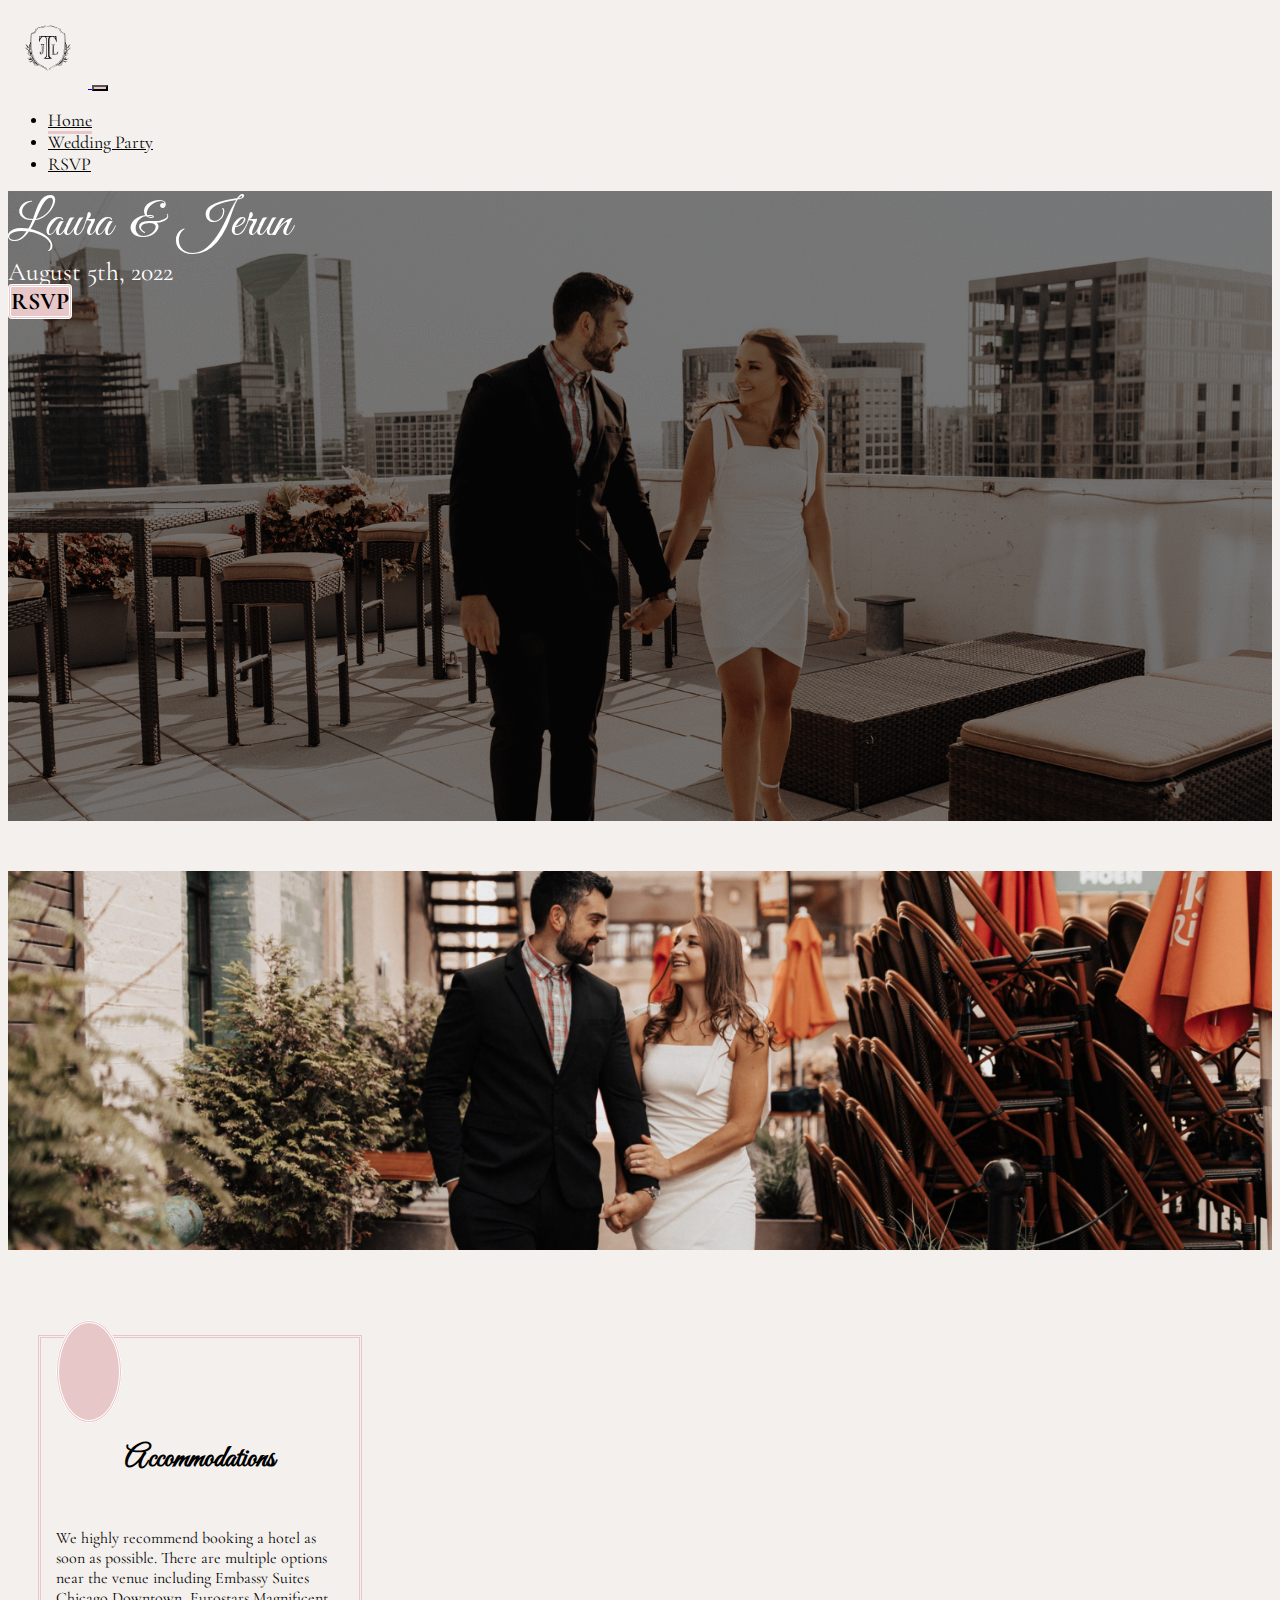
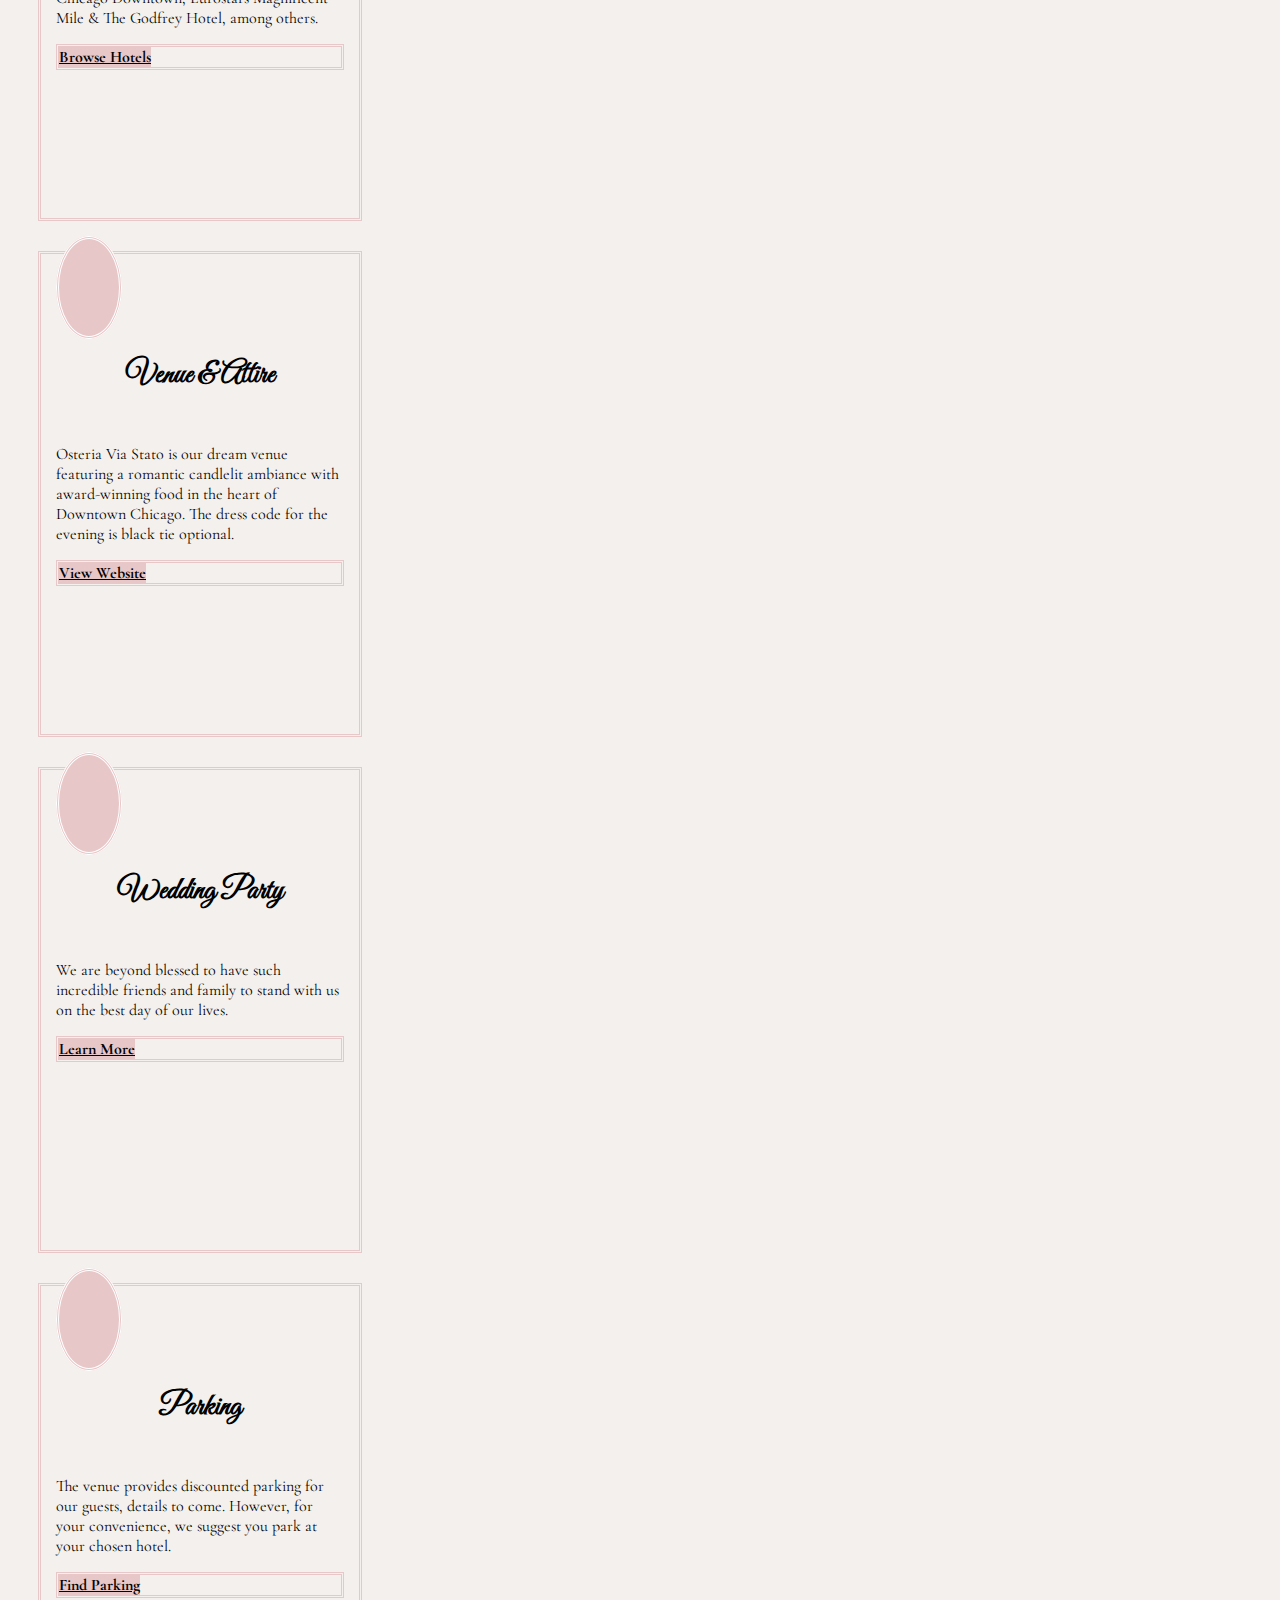
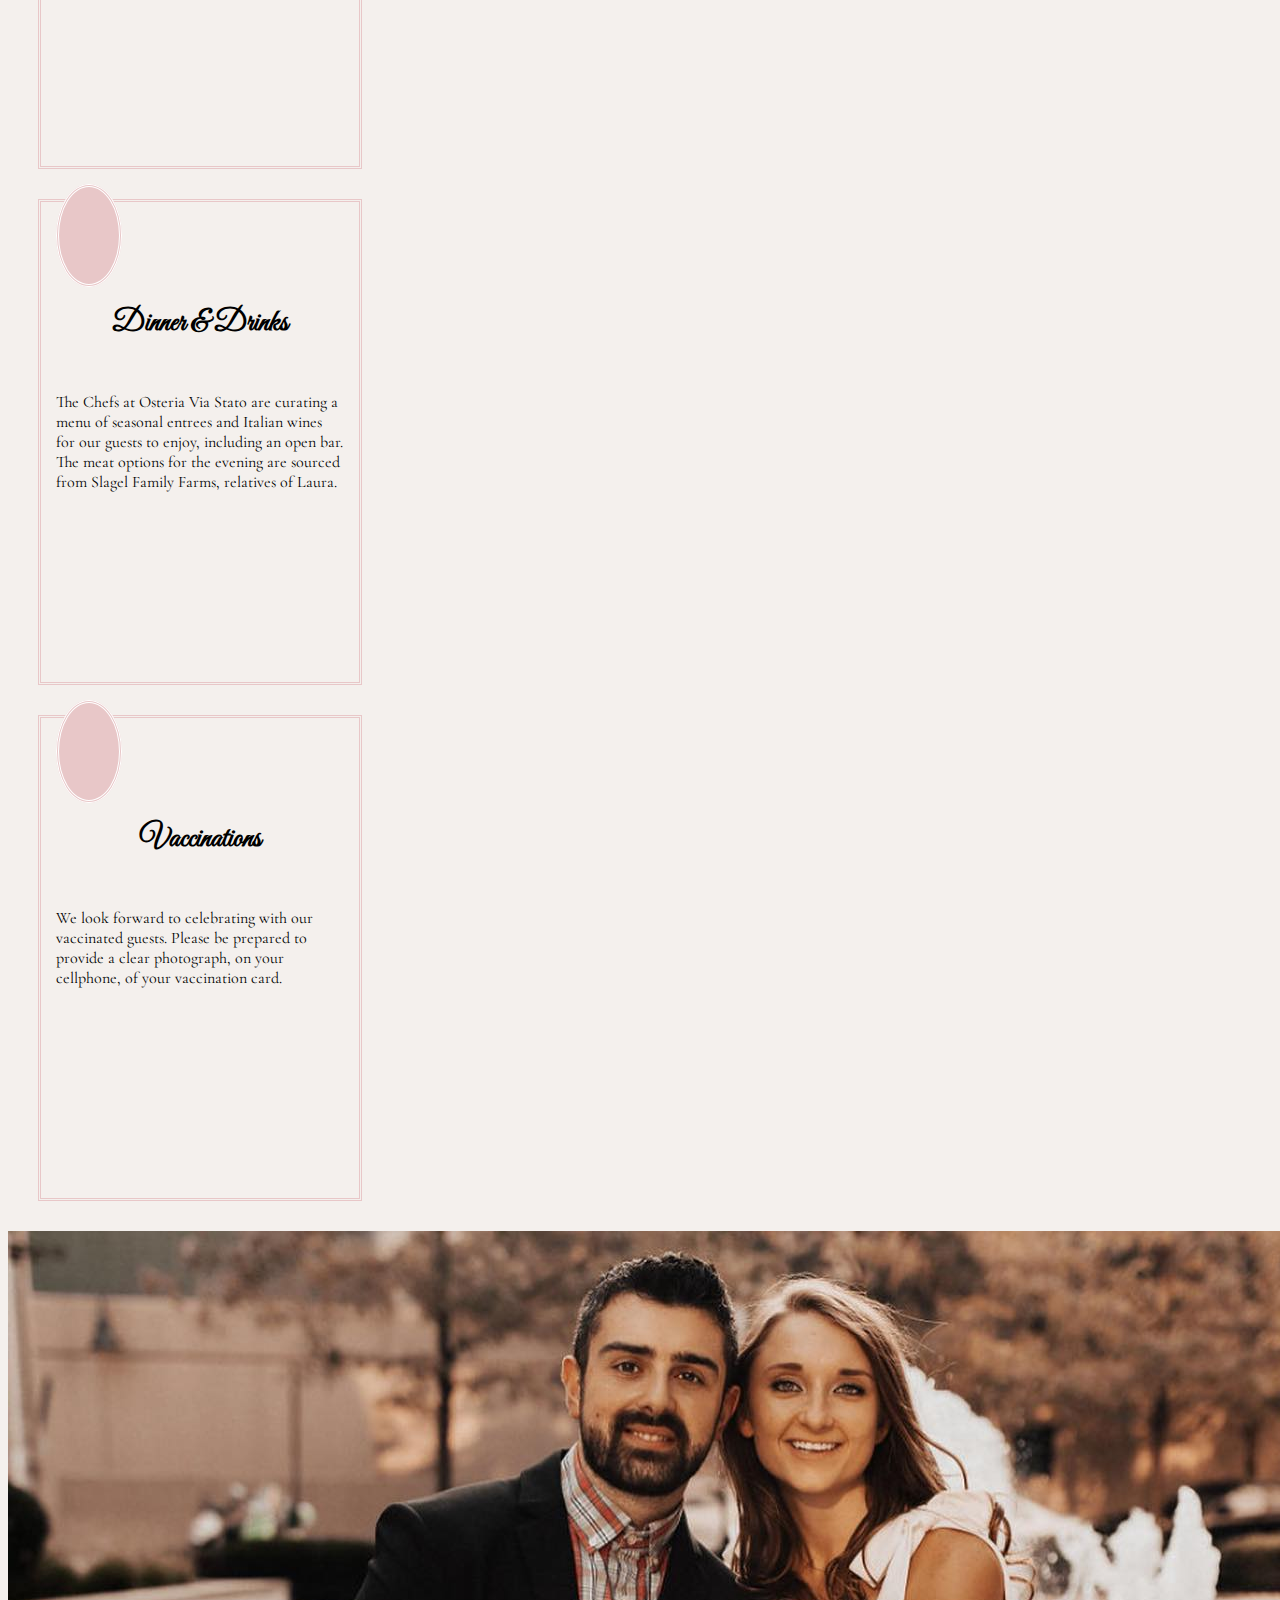
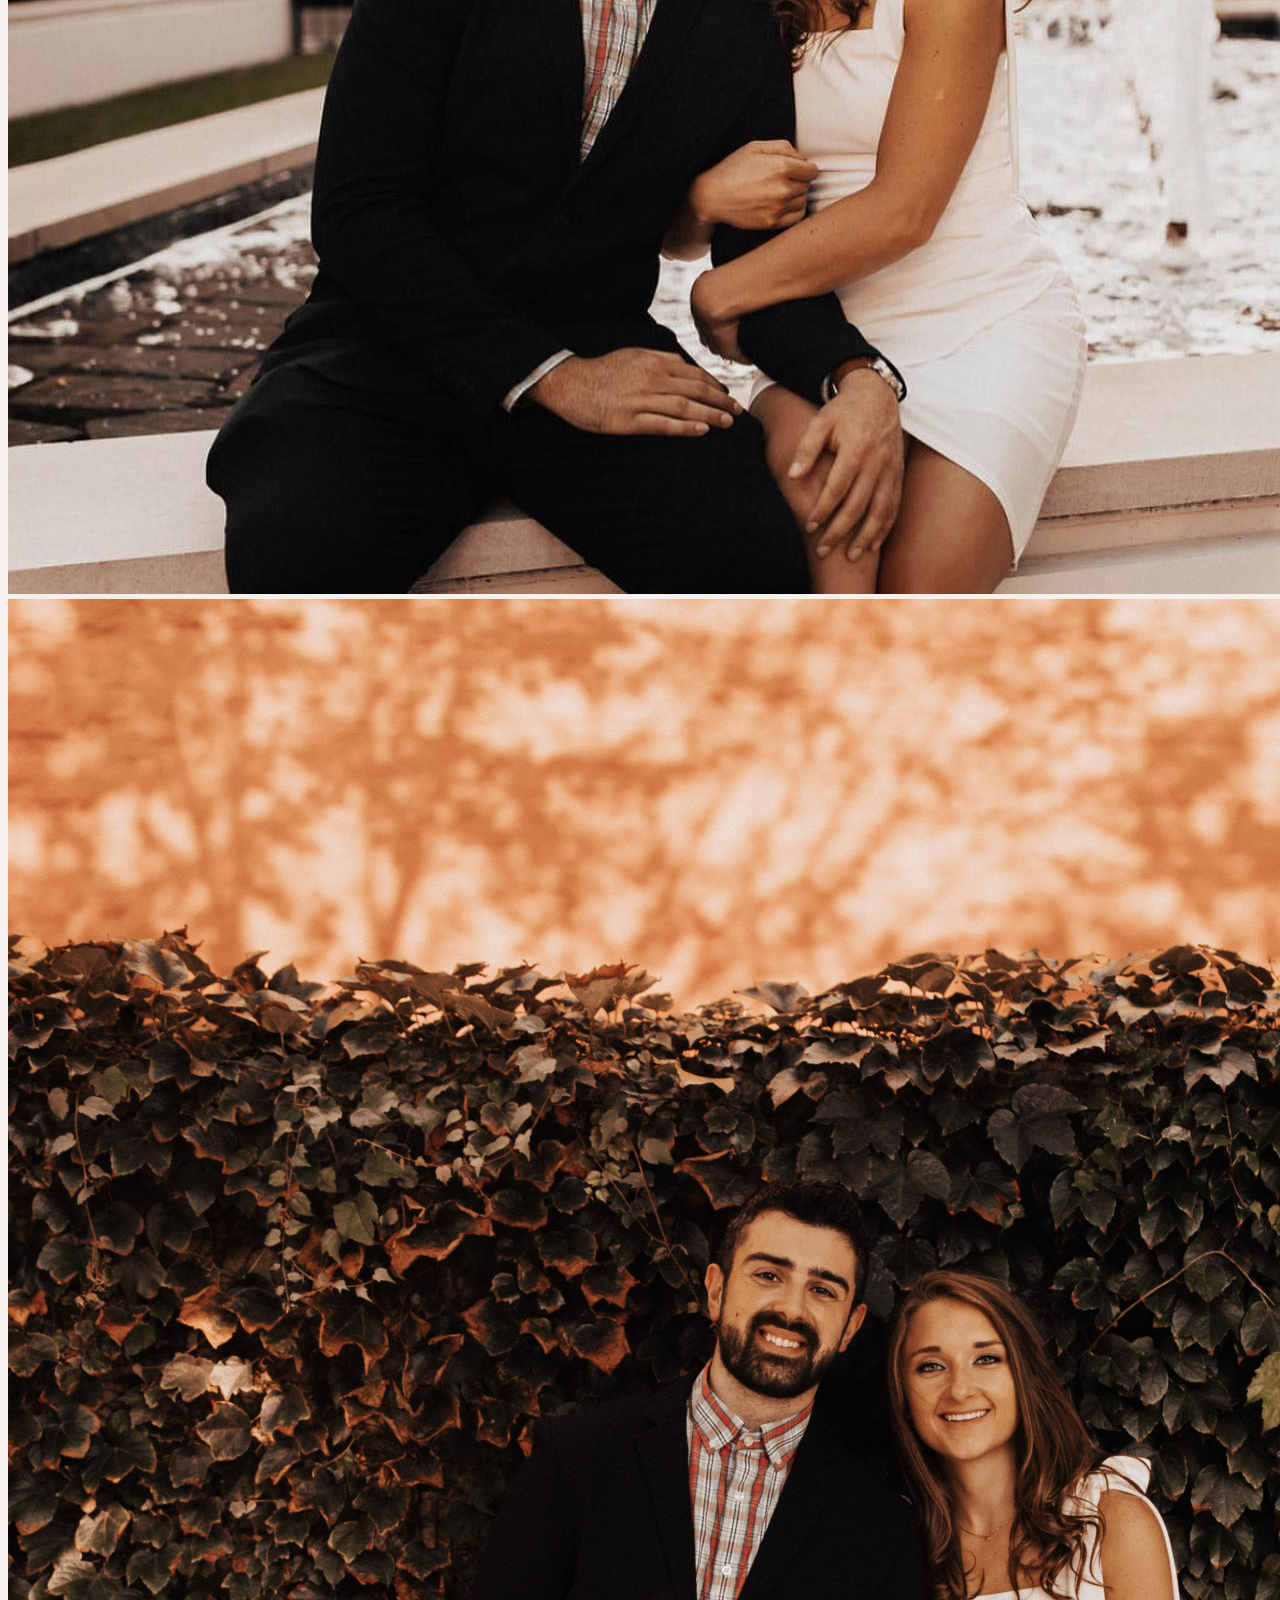
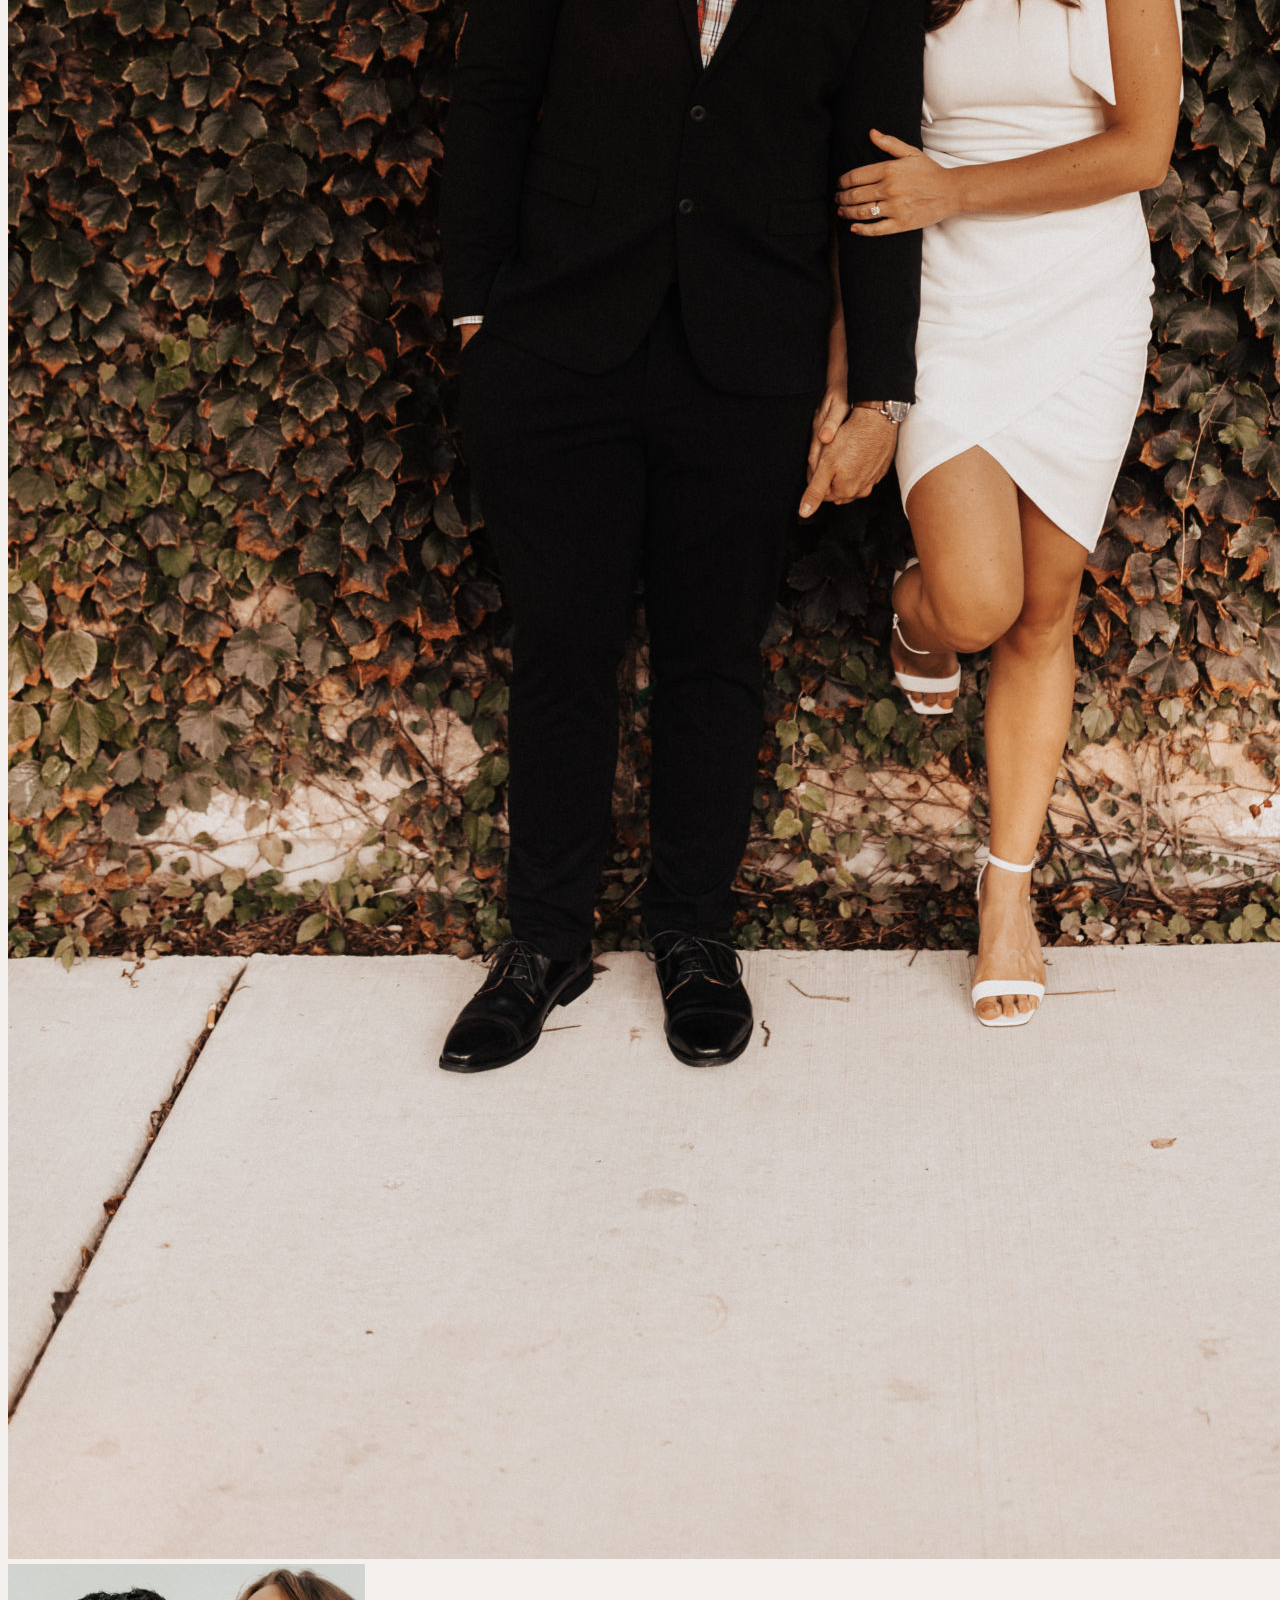
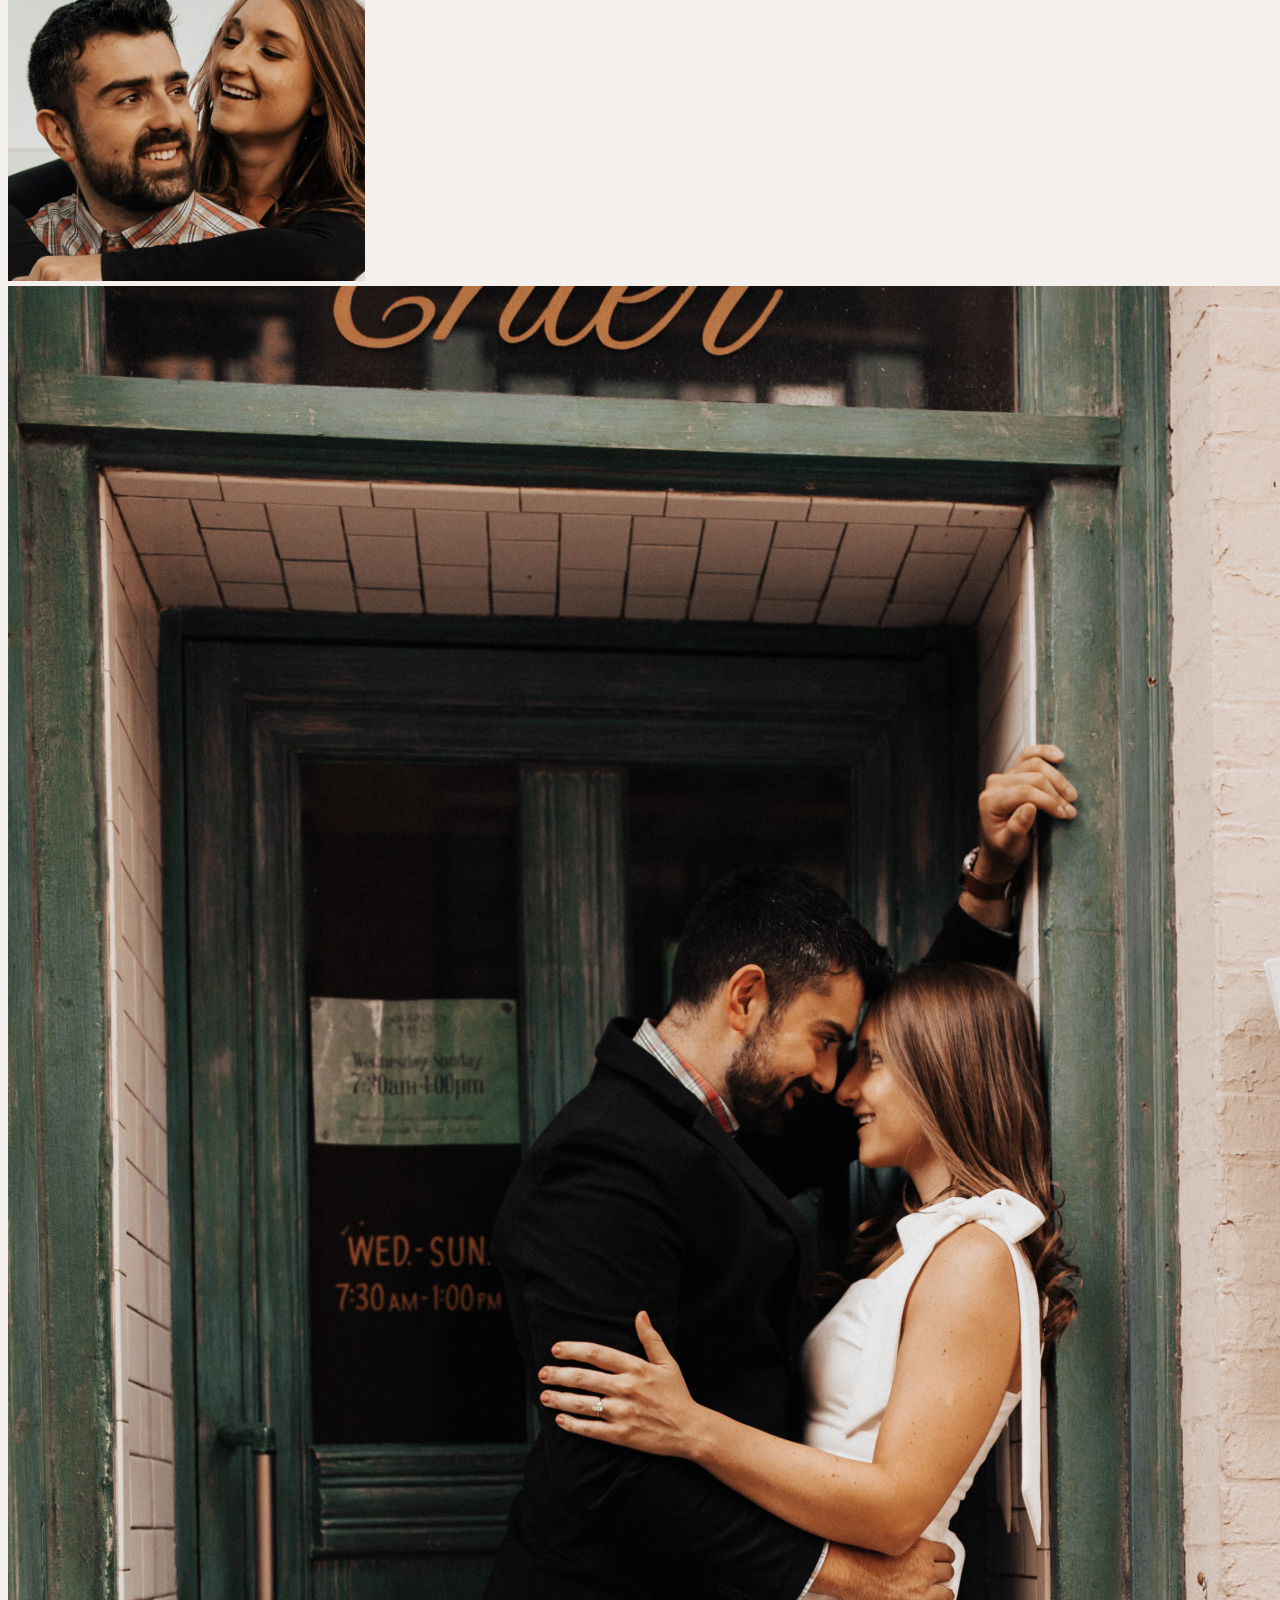
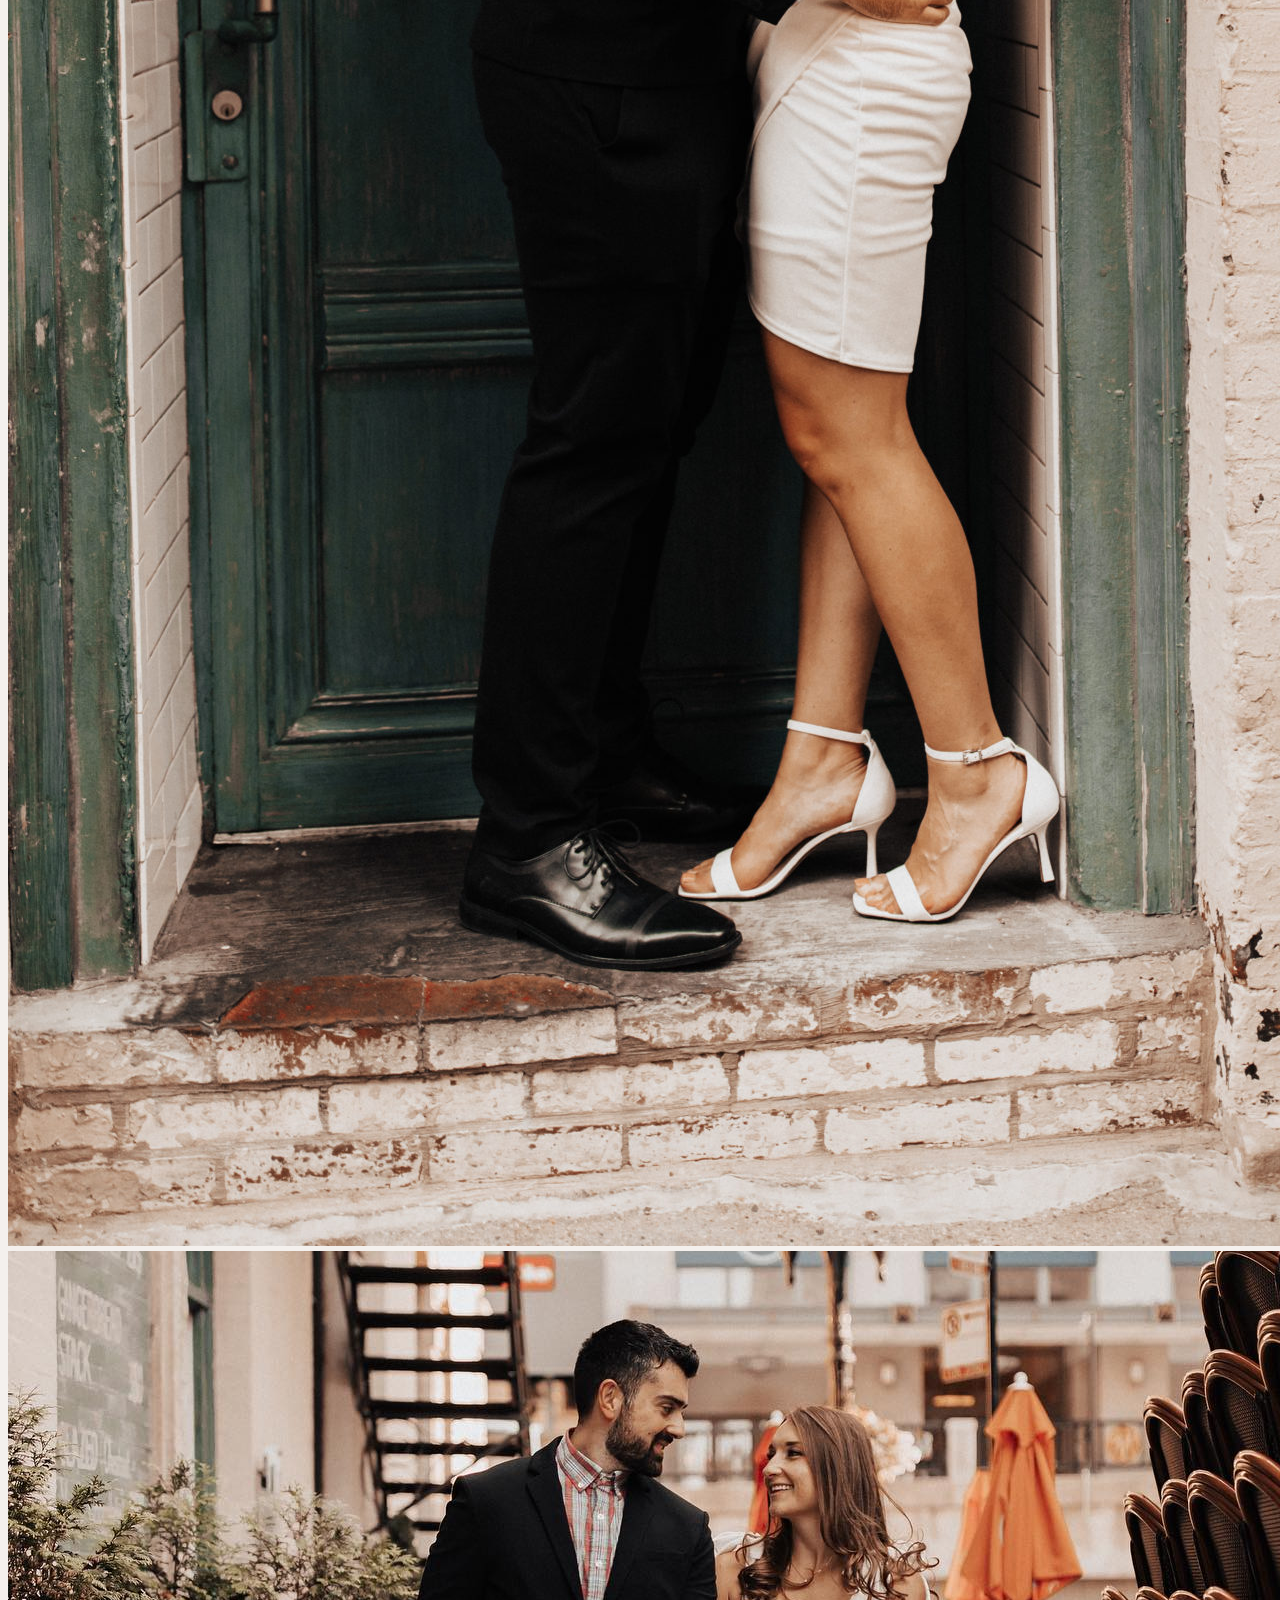
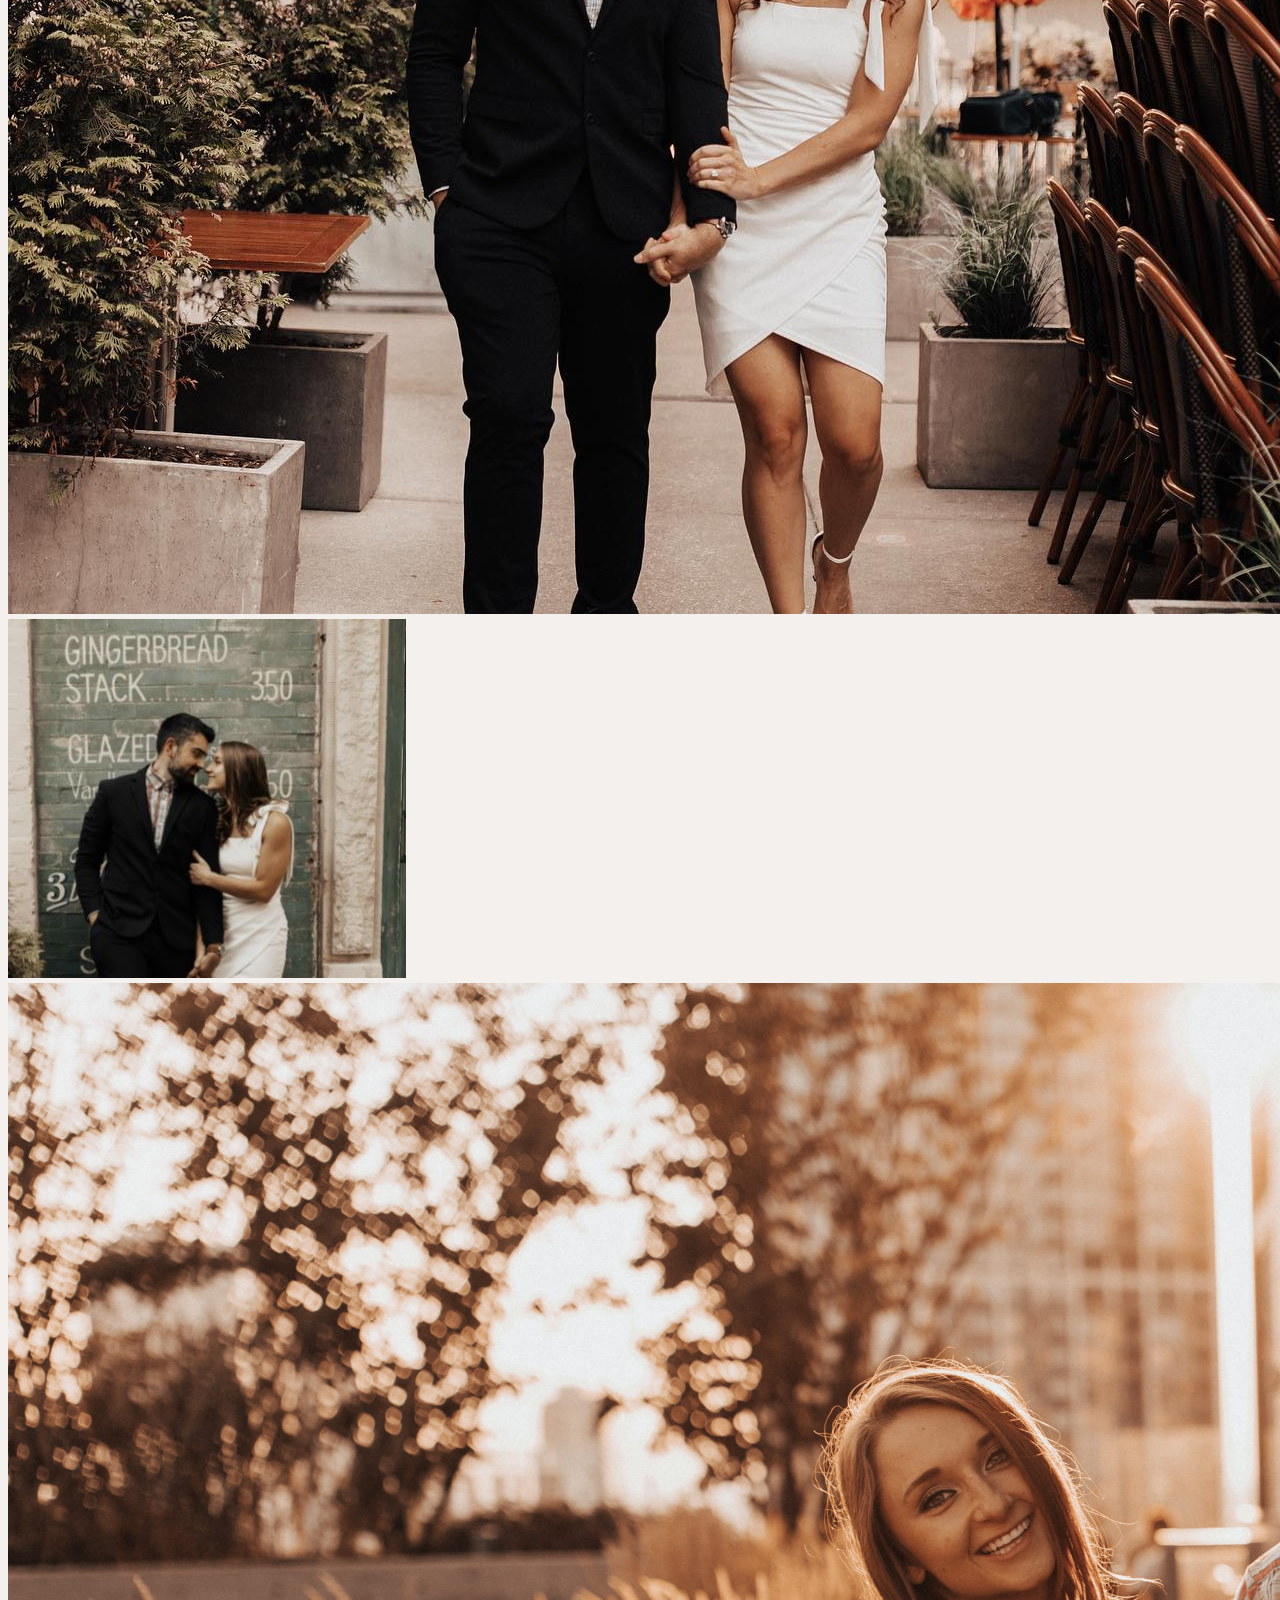
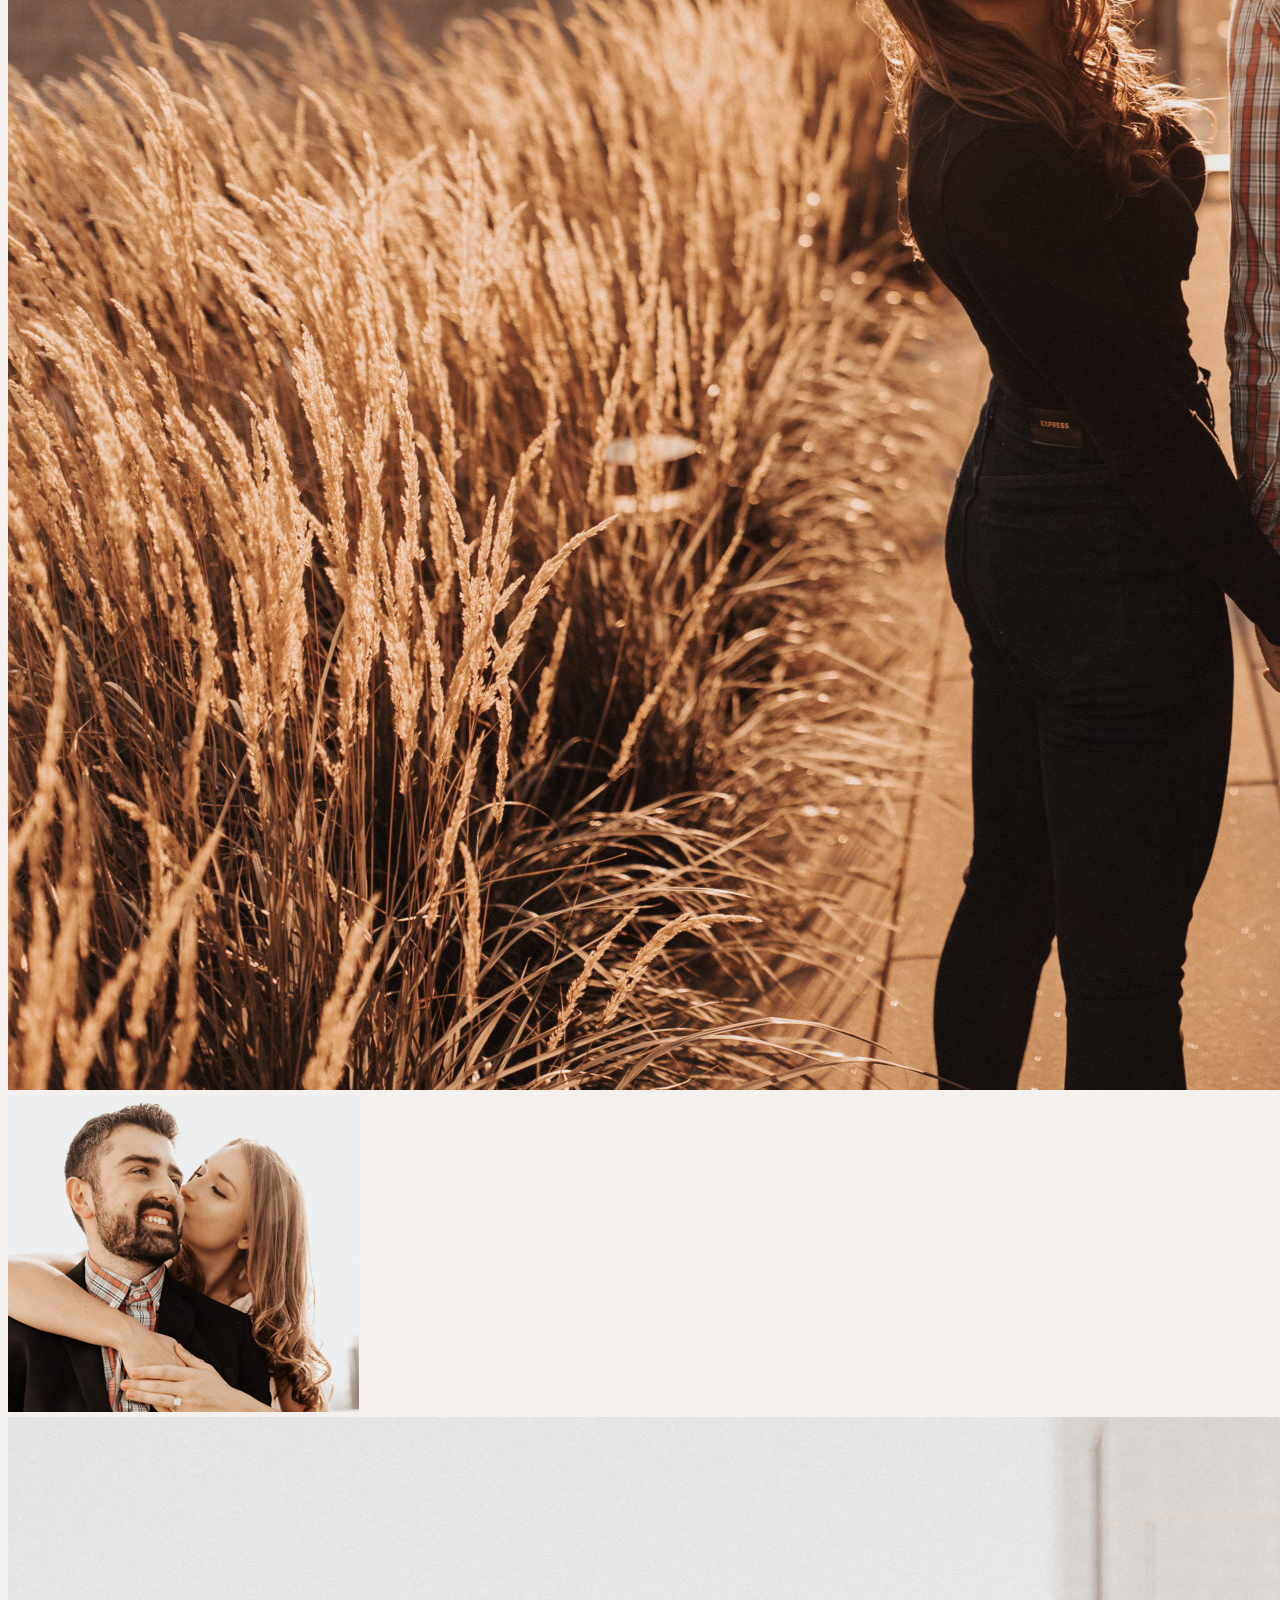
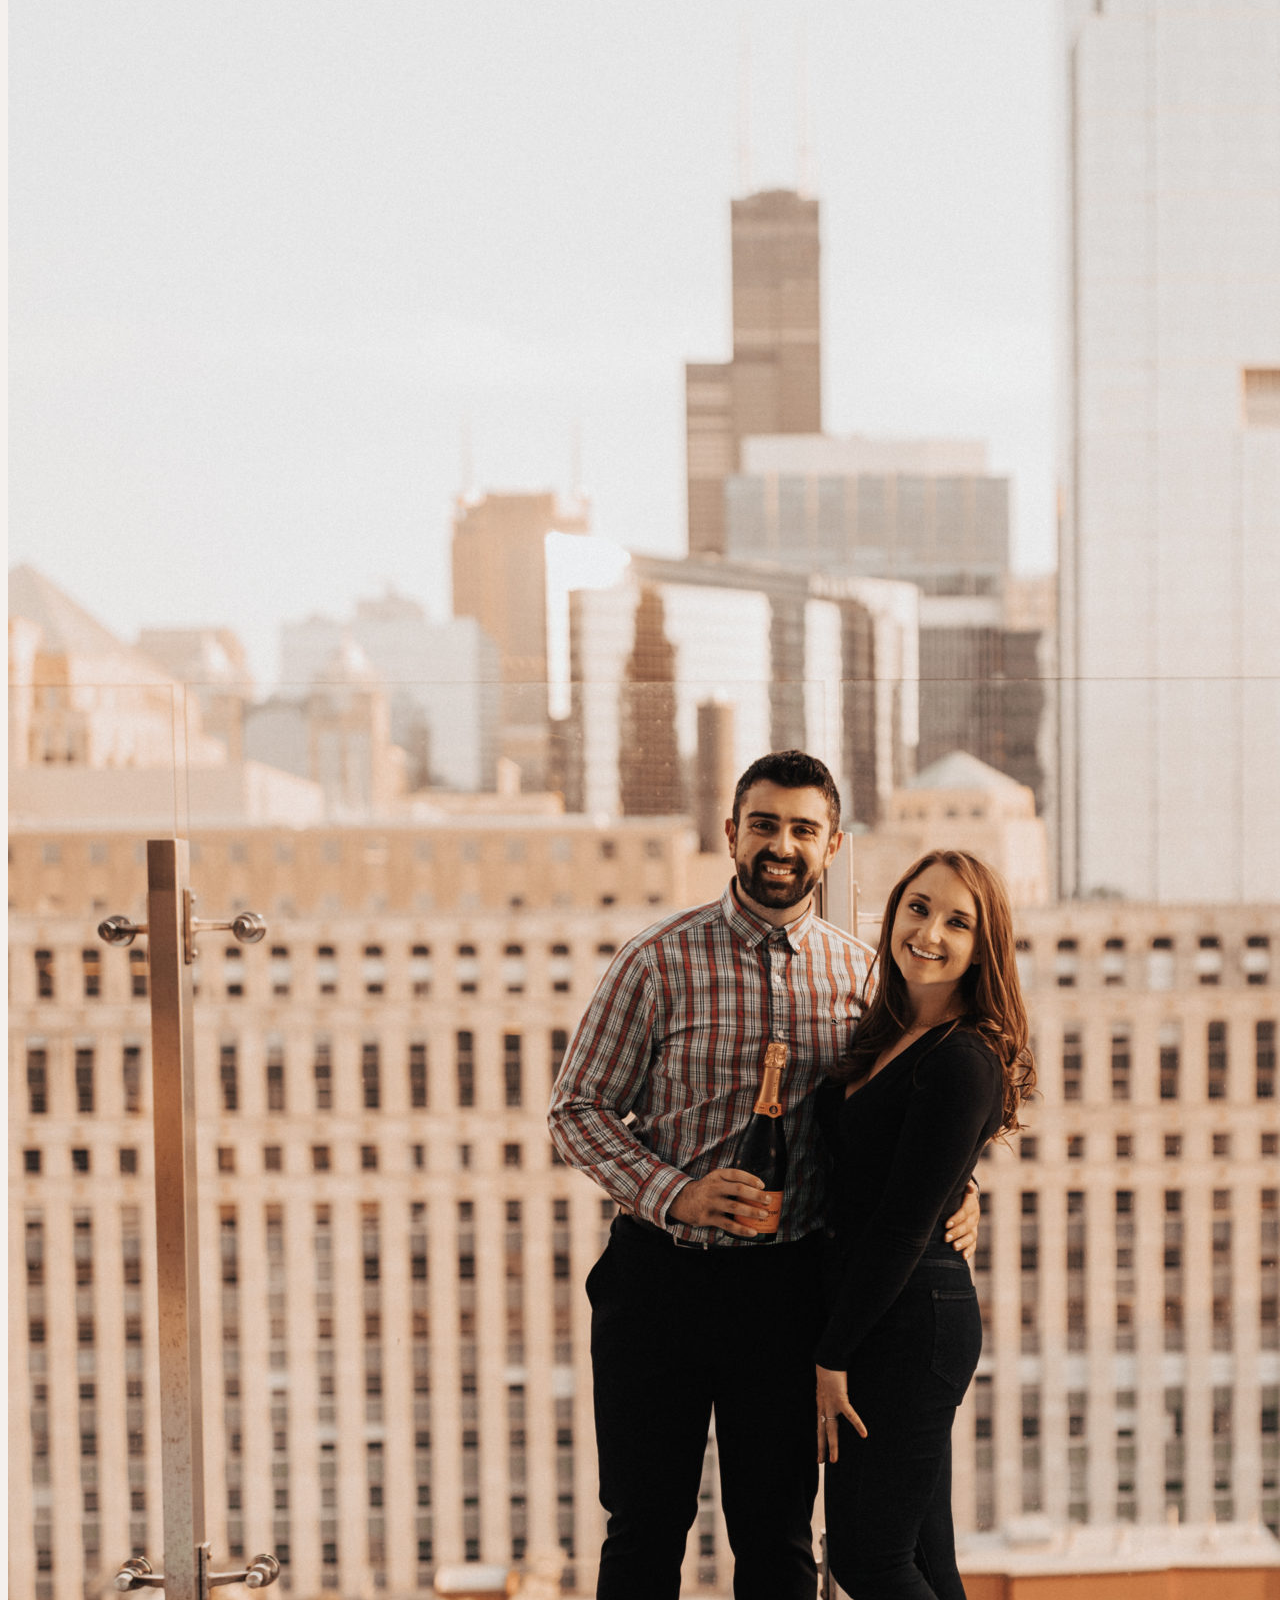
==== commit 6f835abd: "site edits" ====
--- a/index.html
+++ b/index.html
@@ -13,7 +13,7 @@
         <nav class="navbar navbar-dark navbar-expand-md">
             <!-- Navbar content -->
             <div class="container-fluid">
-                <a href="/index.html">
+                <a href="/">
                     <img alt="WeddingLogo" src="/img/wedding-logo.svg" width="80" height="80">
                 </a>
                 <button class="navbar-toggler" type="button" data-bs-toggle="collapse" data-bs-target="#navbarNavDropdown" aria-controls="navbarNavDropdown" aria-expanded="false" aria-label="Toggle navigation">
@@ -22,13 +22,13 @@
                 <div class="collapse navbar-collapse" id="navbarNavDropdown">
                   <ul class="navbar-nav">
                     <li class="nav-item">
-                      <a class="nav-link active-link" href="/index.html">Home</a>
+                      <a class="nav-link active-link" href="/">Home</a>
                     </li>
                     <li class="nav-item">
-                      <a class="nav-link" href="/wedding-party.html">Wedding Party</a>
+                      <a class="nav-link" href="/wedding-party">Wedding Party</a>
                     </li>
                     <li class="nav-item">
-                      <a class="nav-link" href="#">RSVP</a>
+                      <a class="nav-link" href="/rsvp">RSVP</a>
                     </li>
                   </ul>
                 </div>
@@ -37,7 +37,7 @@
         <div class="d-flex align-items-center hero-container">
             <div class="hero-title">Laura &nbsp;&&nbsp; Jerun</div>
             <div class="hero-label">August 5th, 2022</div>
-            <button class="btn-primary rsvp-button white-border">RSVP</button>
+            <a class="rsvp-button white-border" href="/rsvp">RSVP</a>
         </div>
         <div class="site-container container">
             <div class="row justify-content-center">
@@ -95,7 +95,7 @@
                     <i class="fas fa-user-check white-border"></i>
                     <div class="card-body">
                       <h5 class="card-title">Vaccinations</h5>
-                      <p class="card-text">We look forward to celebrating with our vaccinated guests.</p>
+                      <p class="card-text">We look forward to celebrating with our vaccinated guests. Please be prepared to provide a clear photograph, on your cellphone, of your vaccination card.</p>
                     </div>
                   </div>
             </div>
--- a/style.css
+++ b/style.css
@@ -65,6 +65,7 @@
     color: #000;
     margin-top: 20px;
     width: 10vw;
+    text-decoration: none;
 }
 
 .rsvp-button:hover {
@@ -159,7 +160,7 @@
     align-items: center;
     padding: 15px;
     margin: 30px;
-    height: 450px;
+    height: 675px;
 }
 
 .wedding-party-cards .card .card-title {
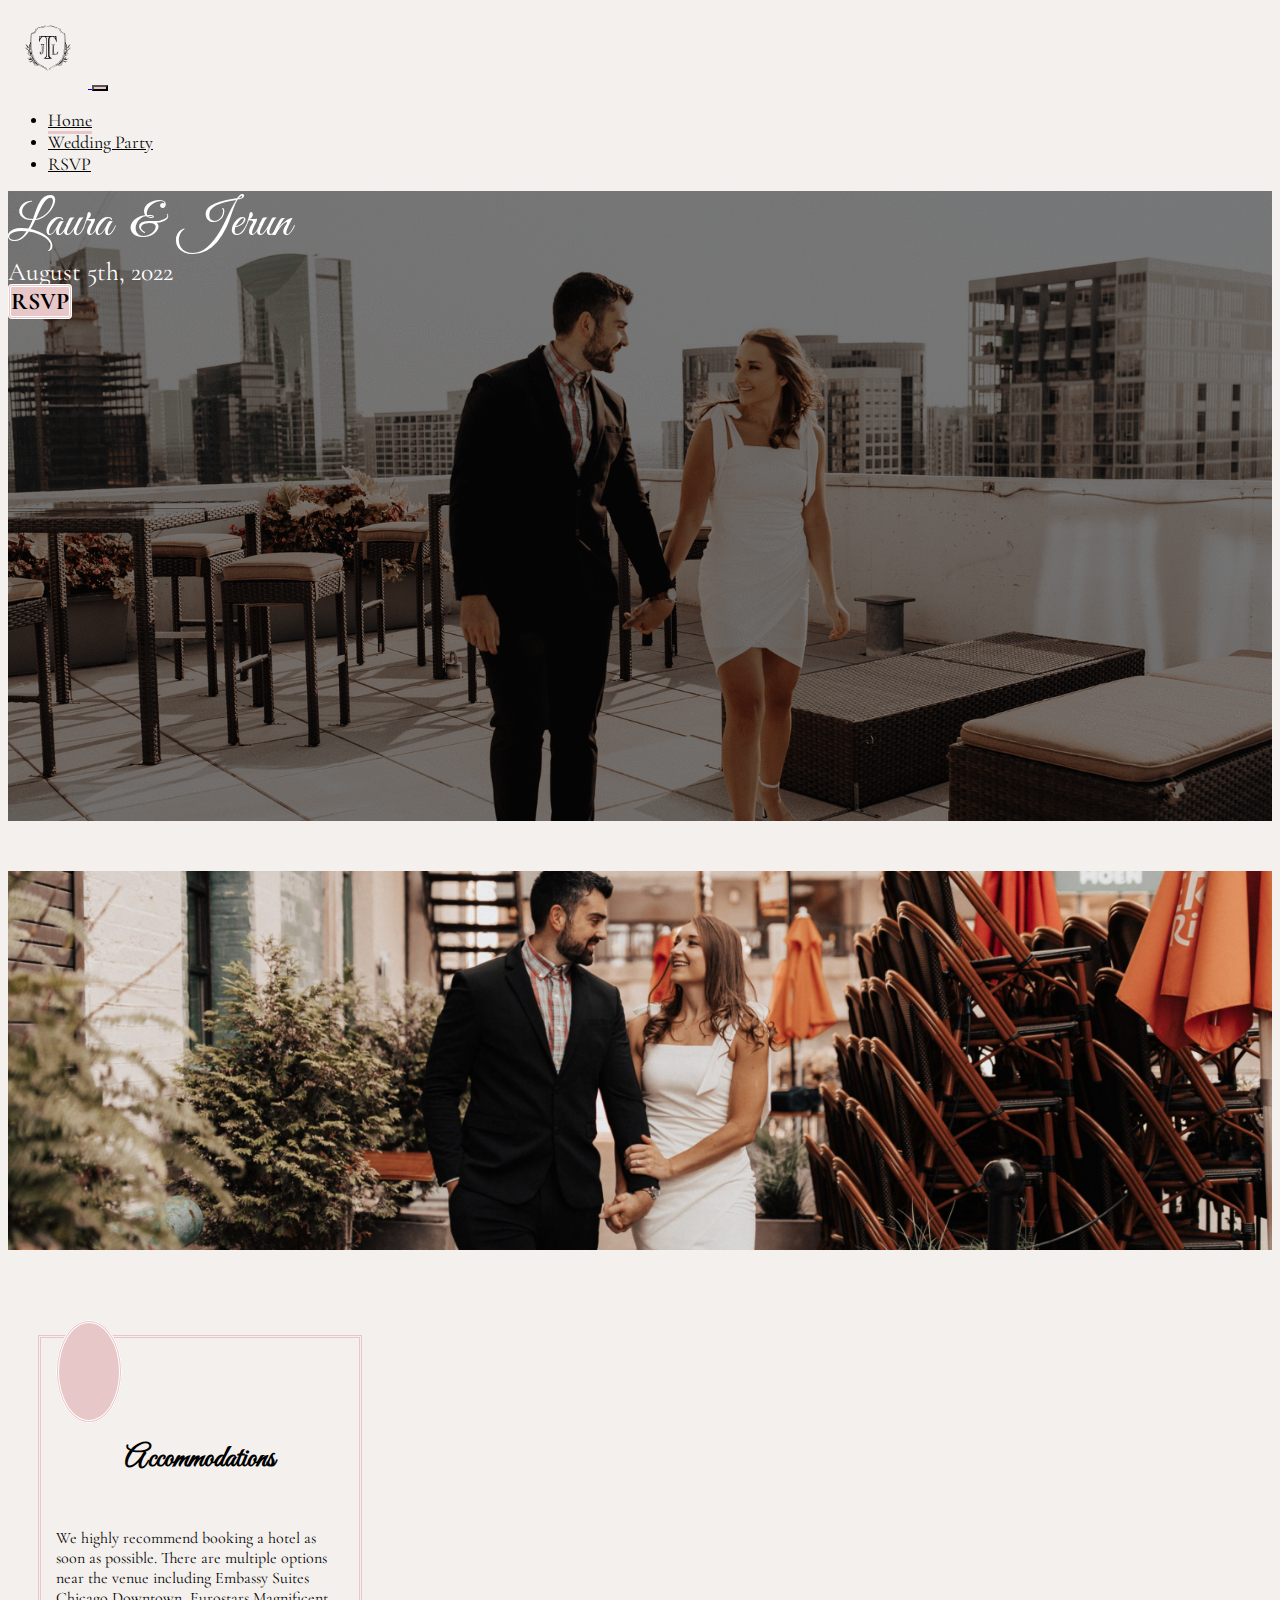
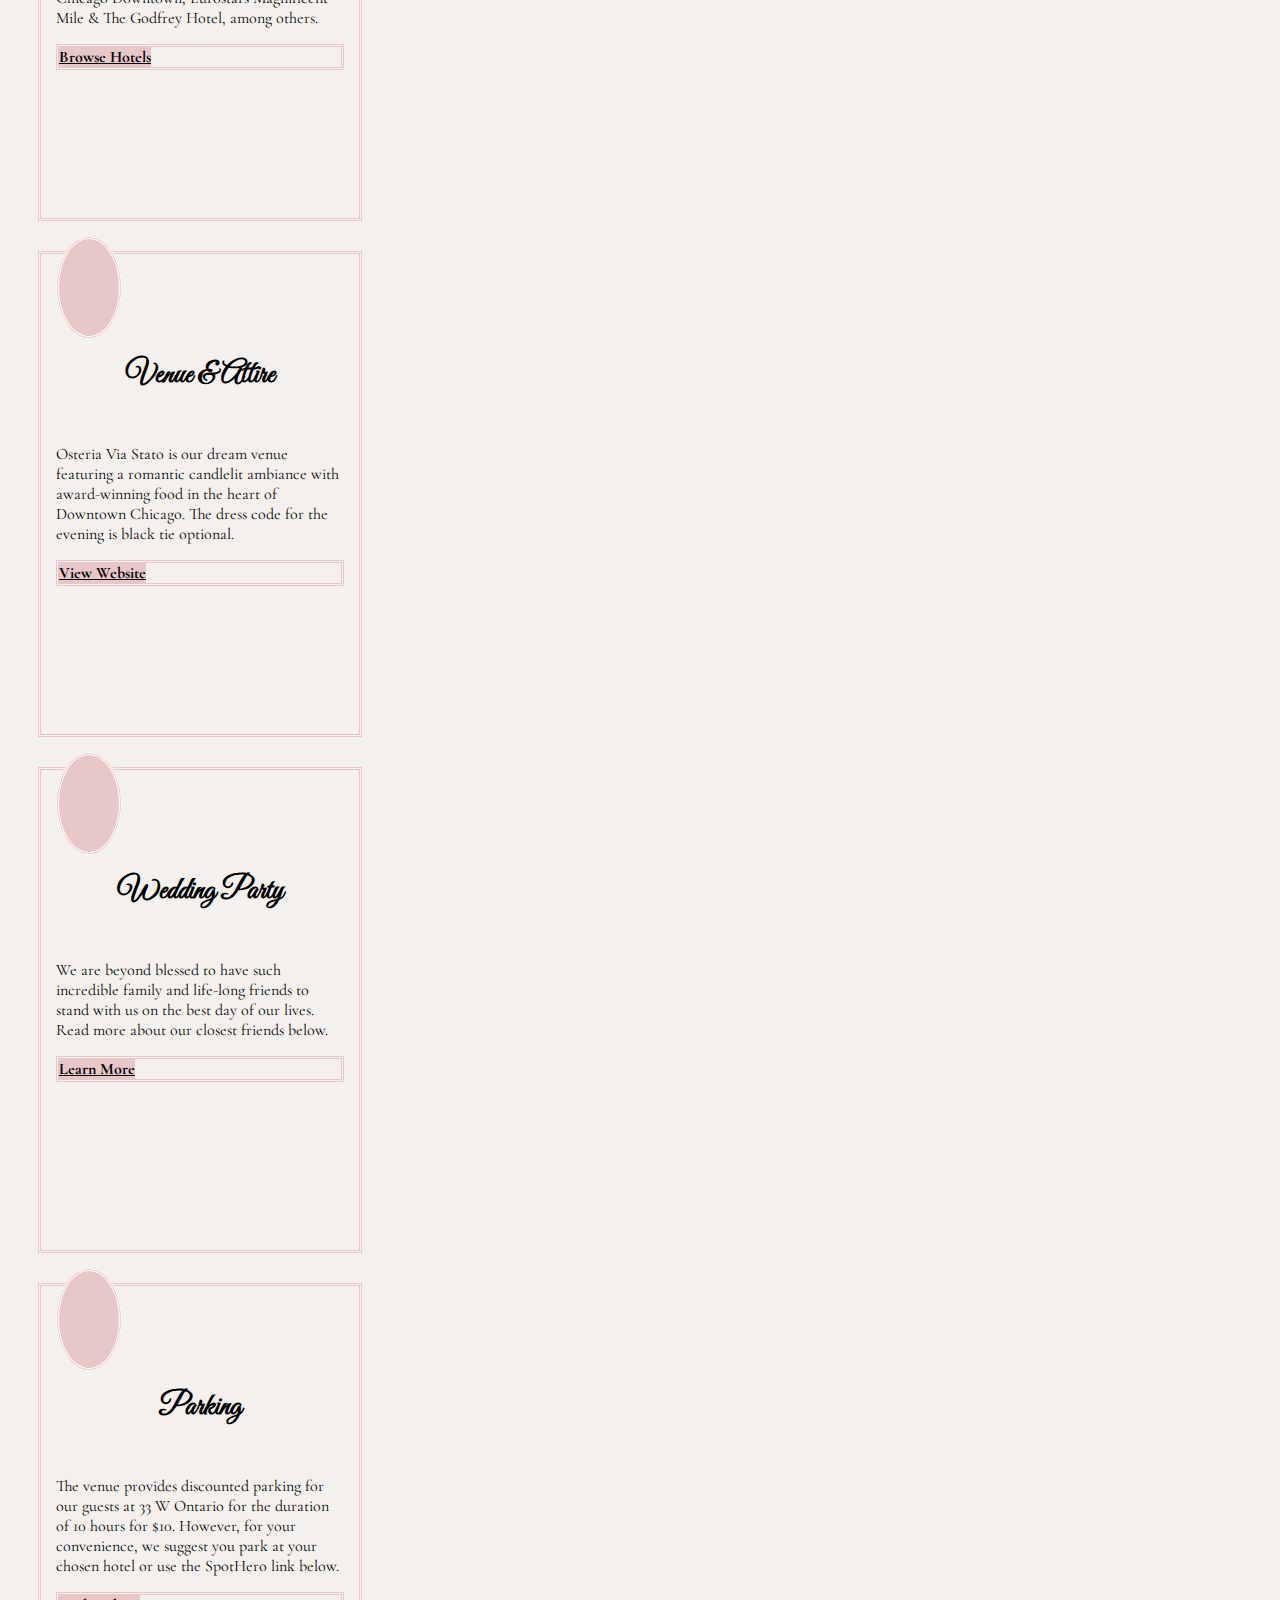
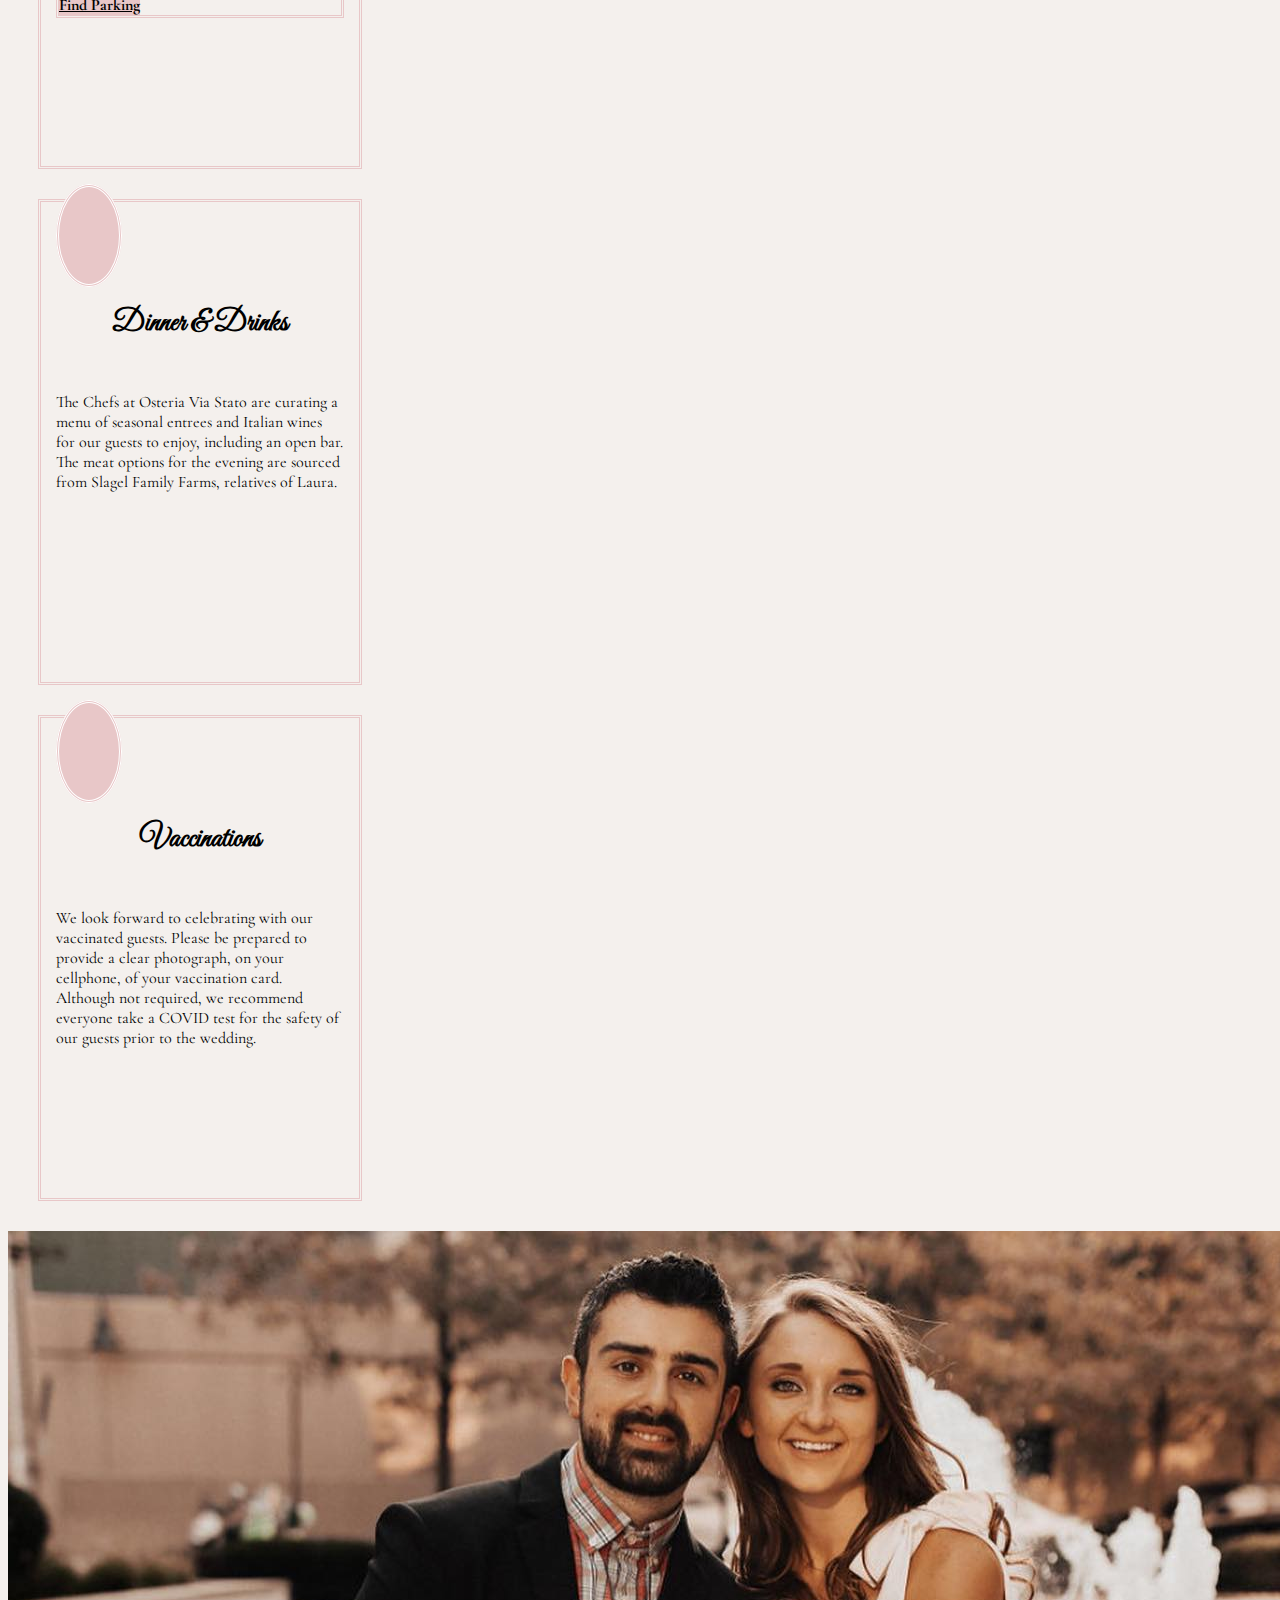
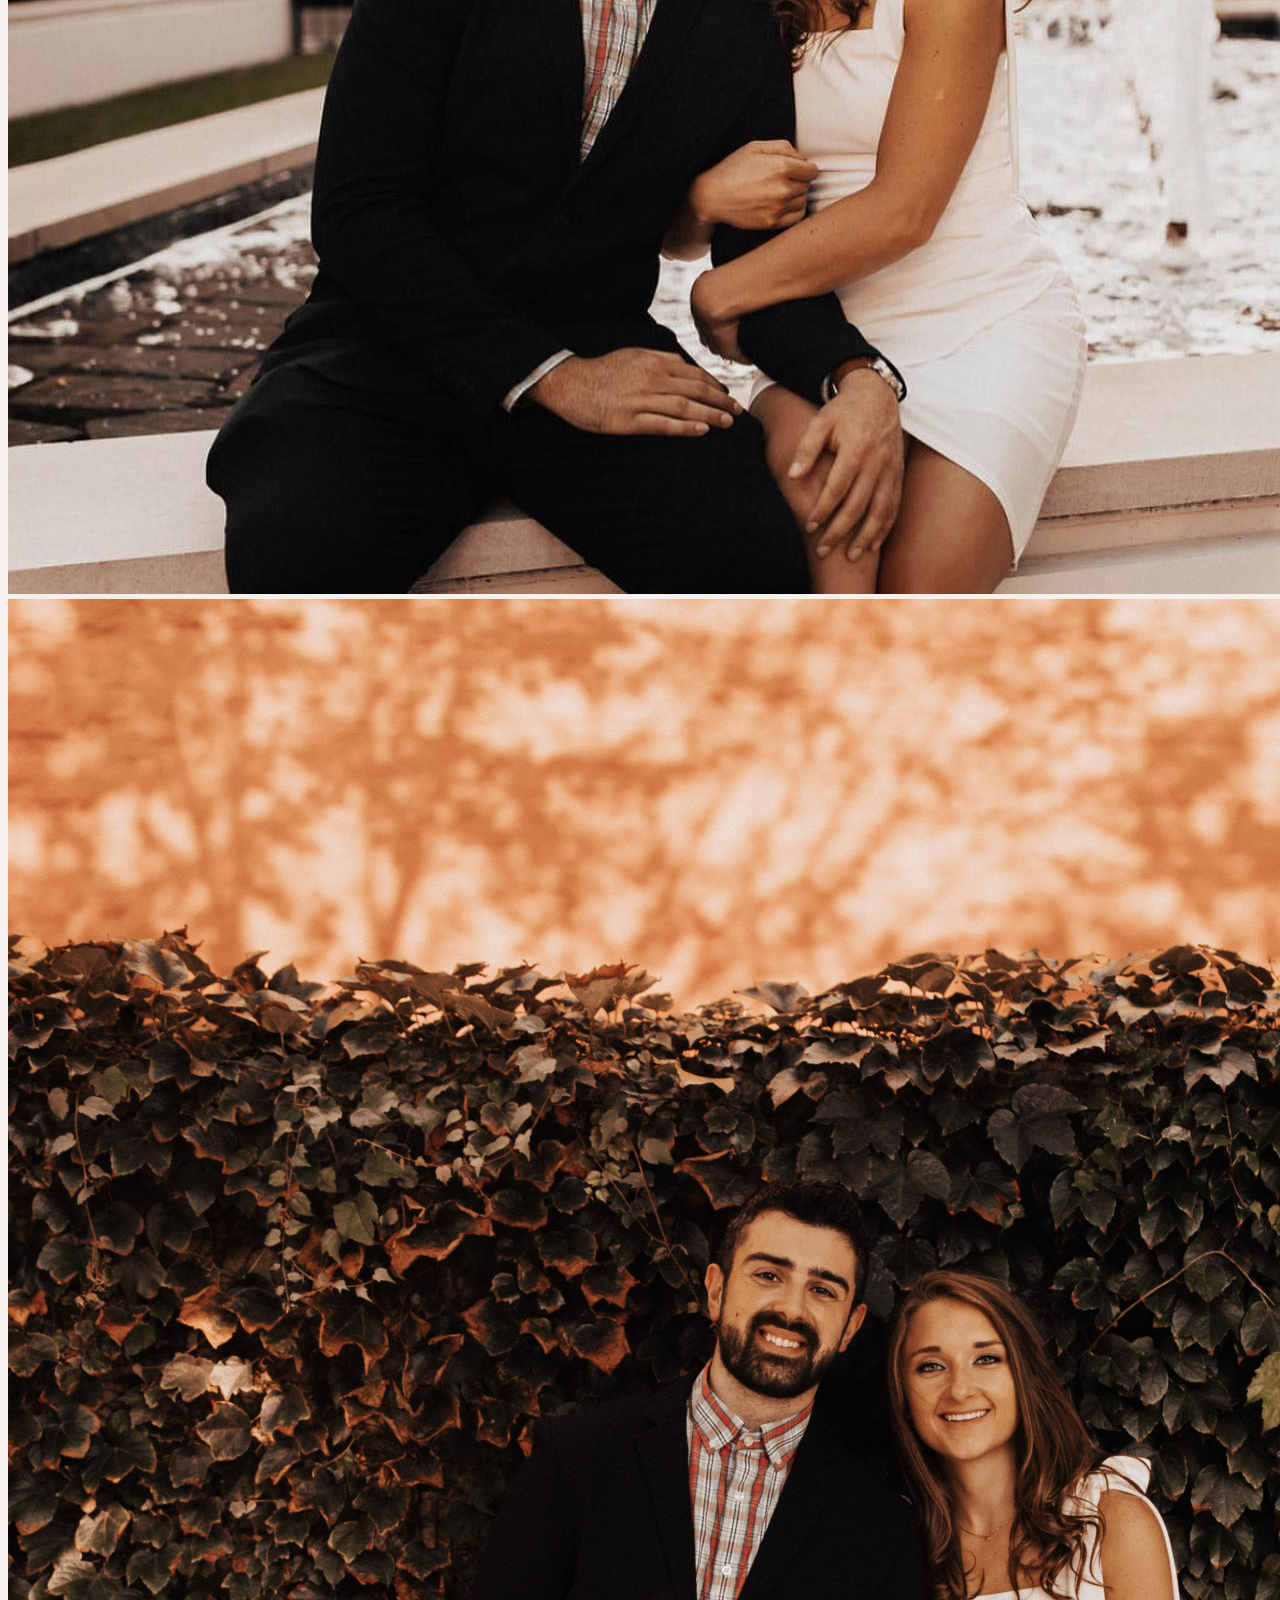
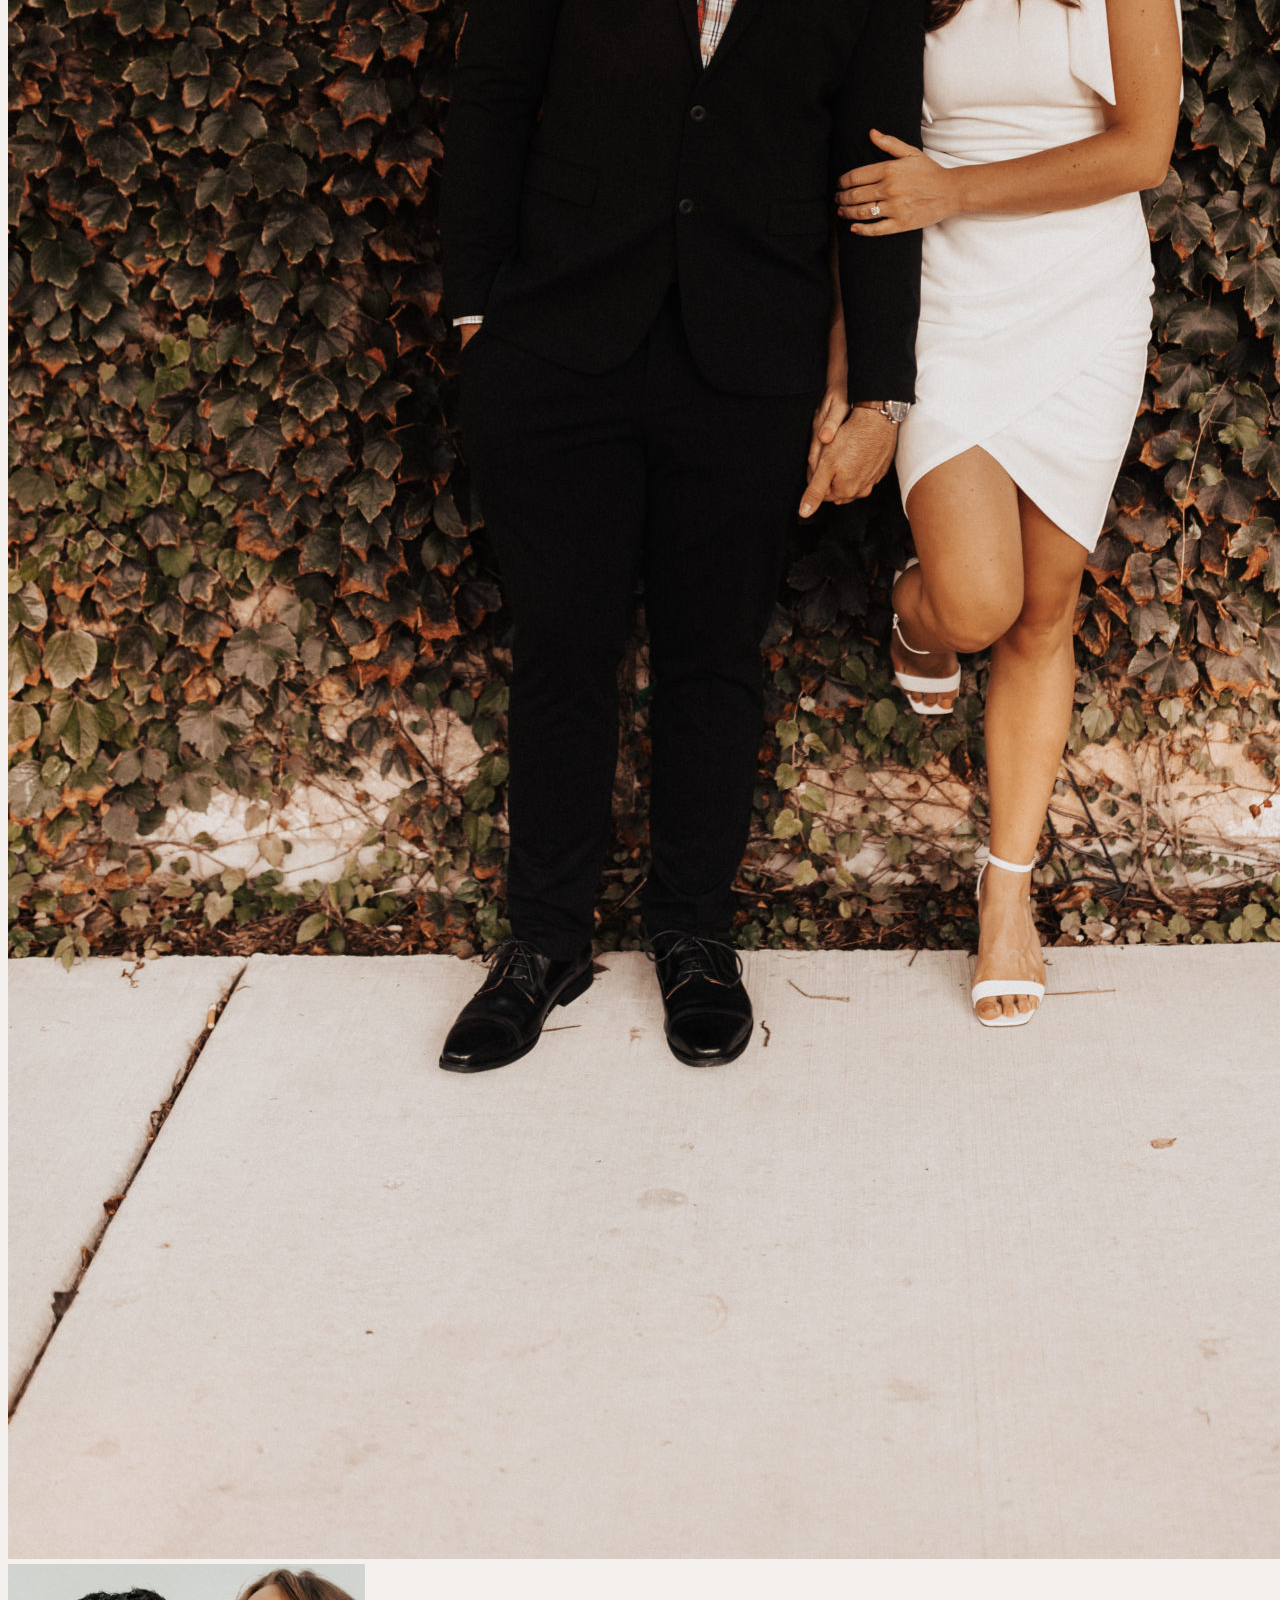
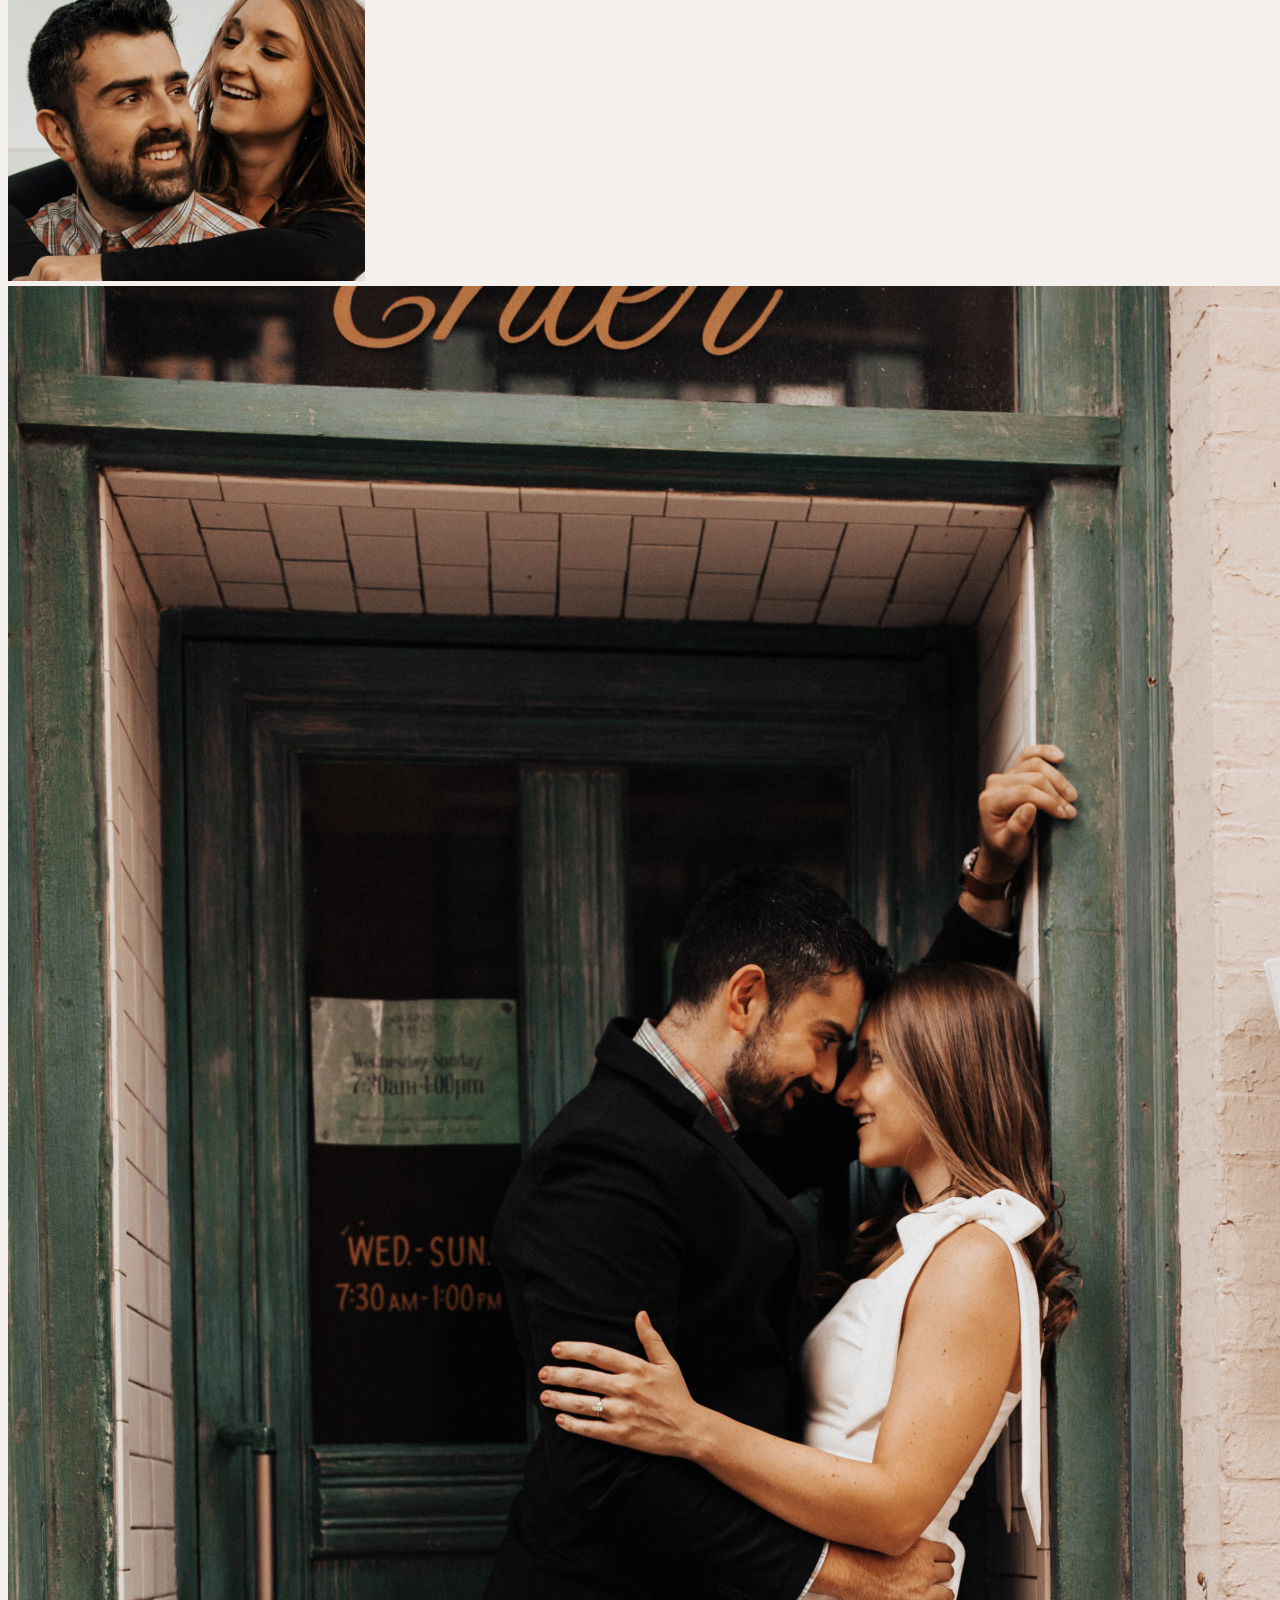
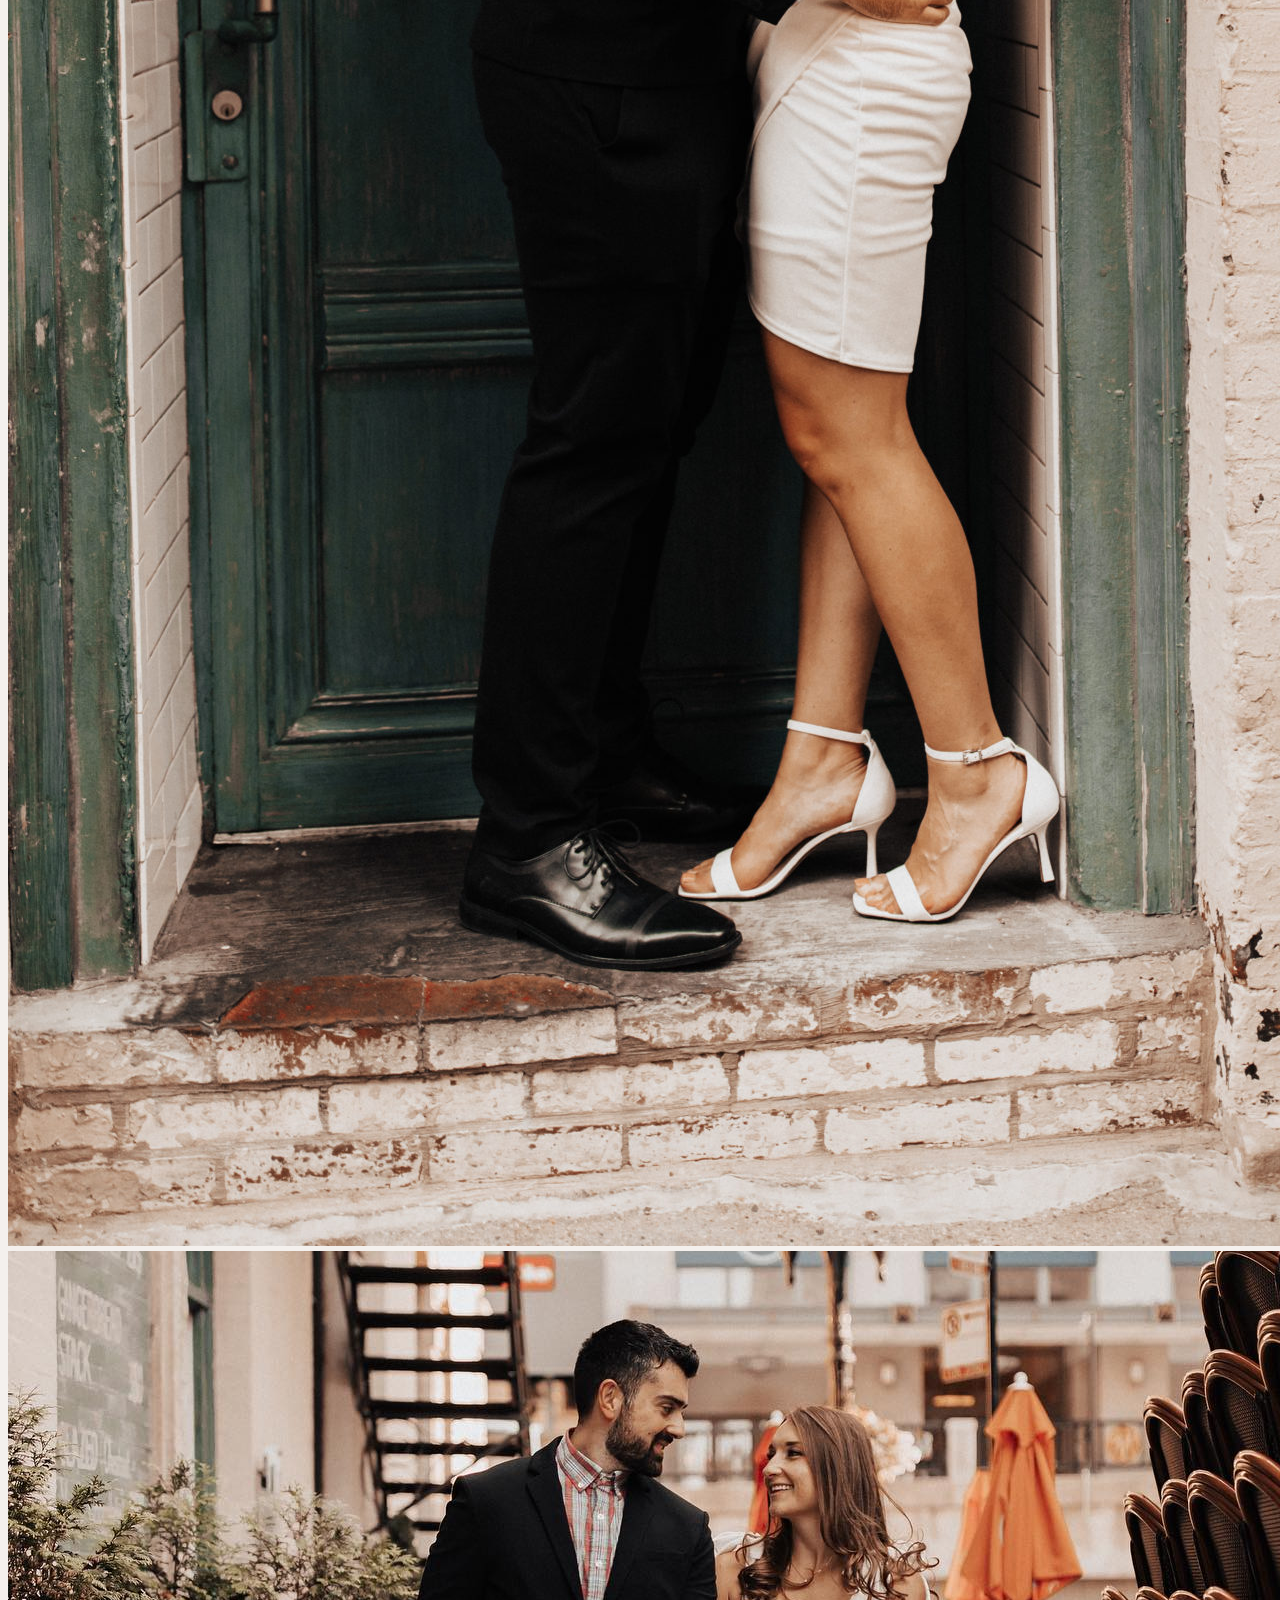
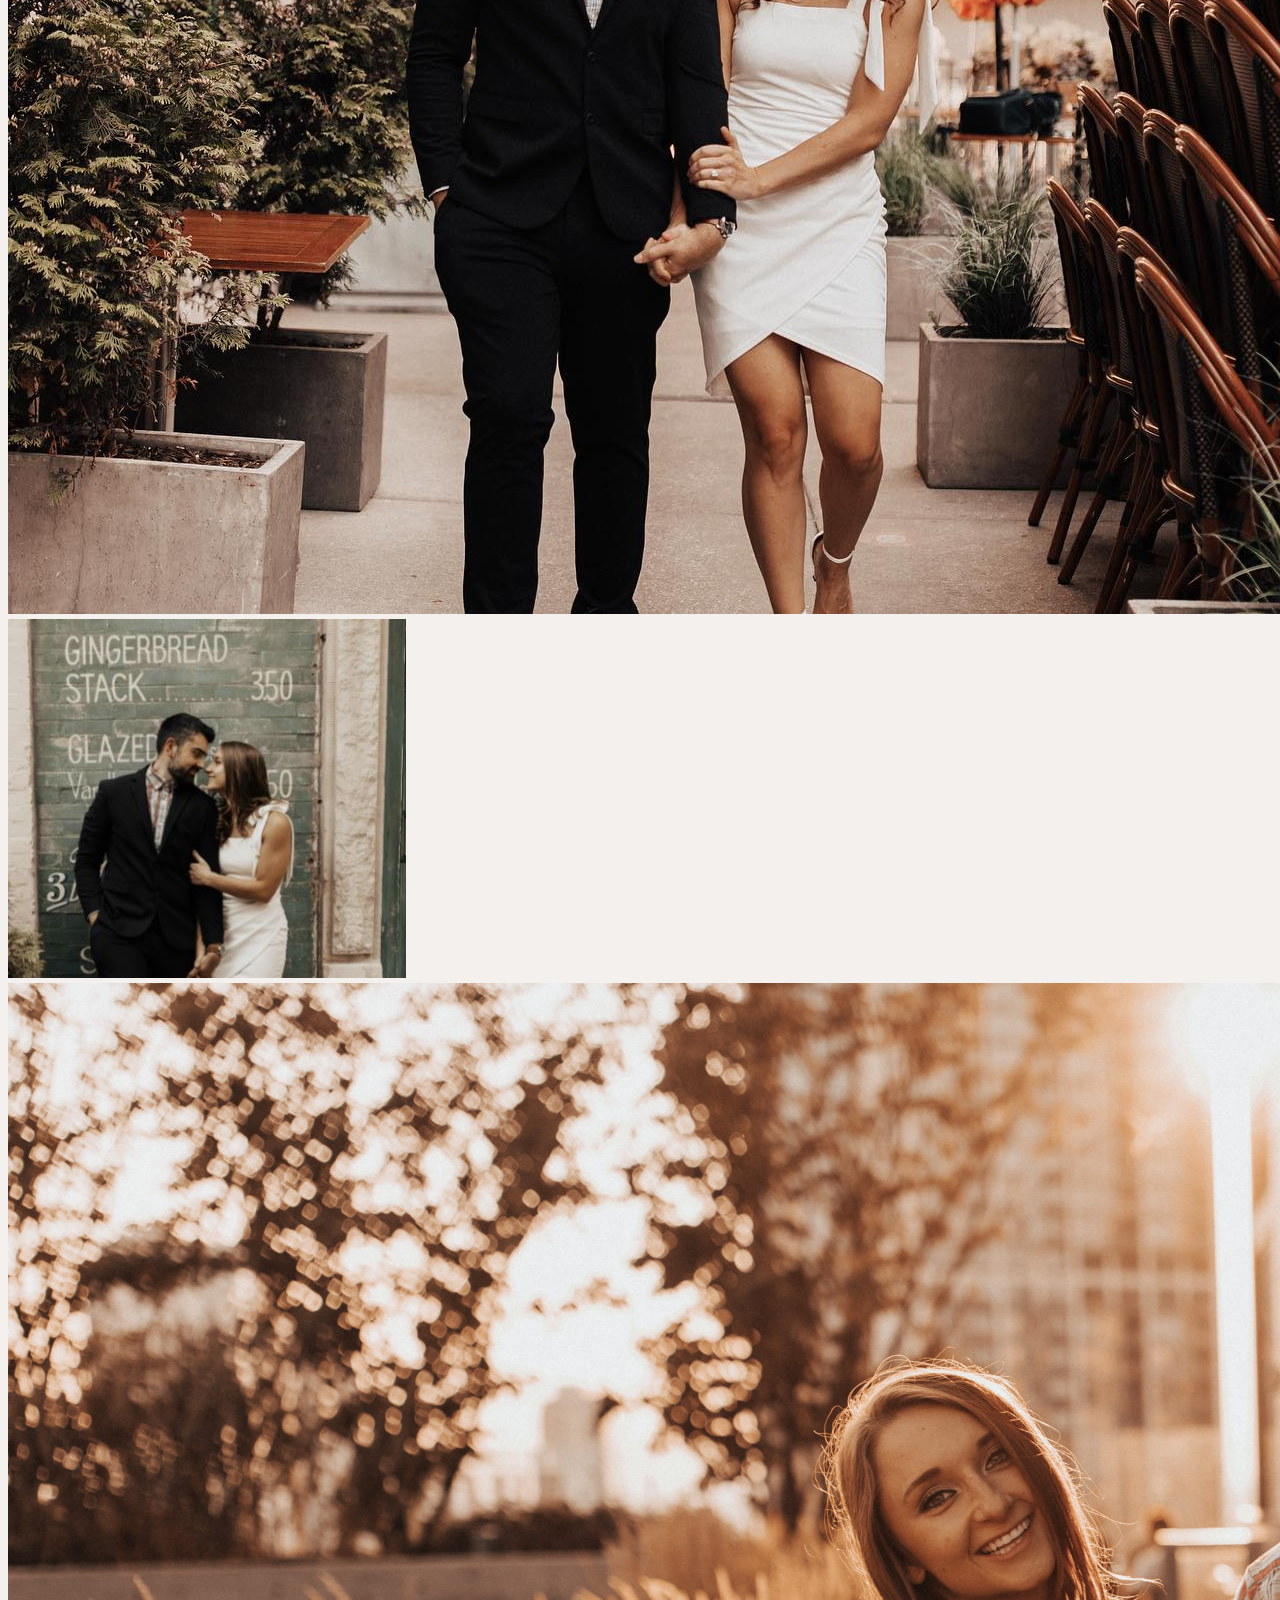
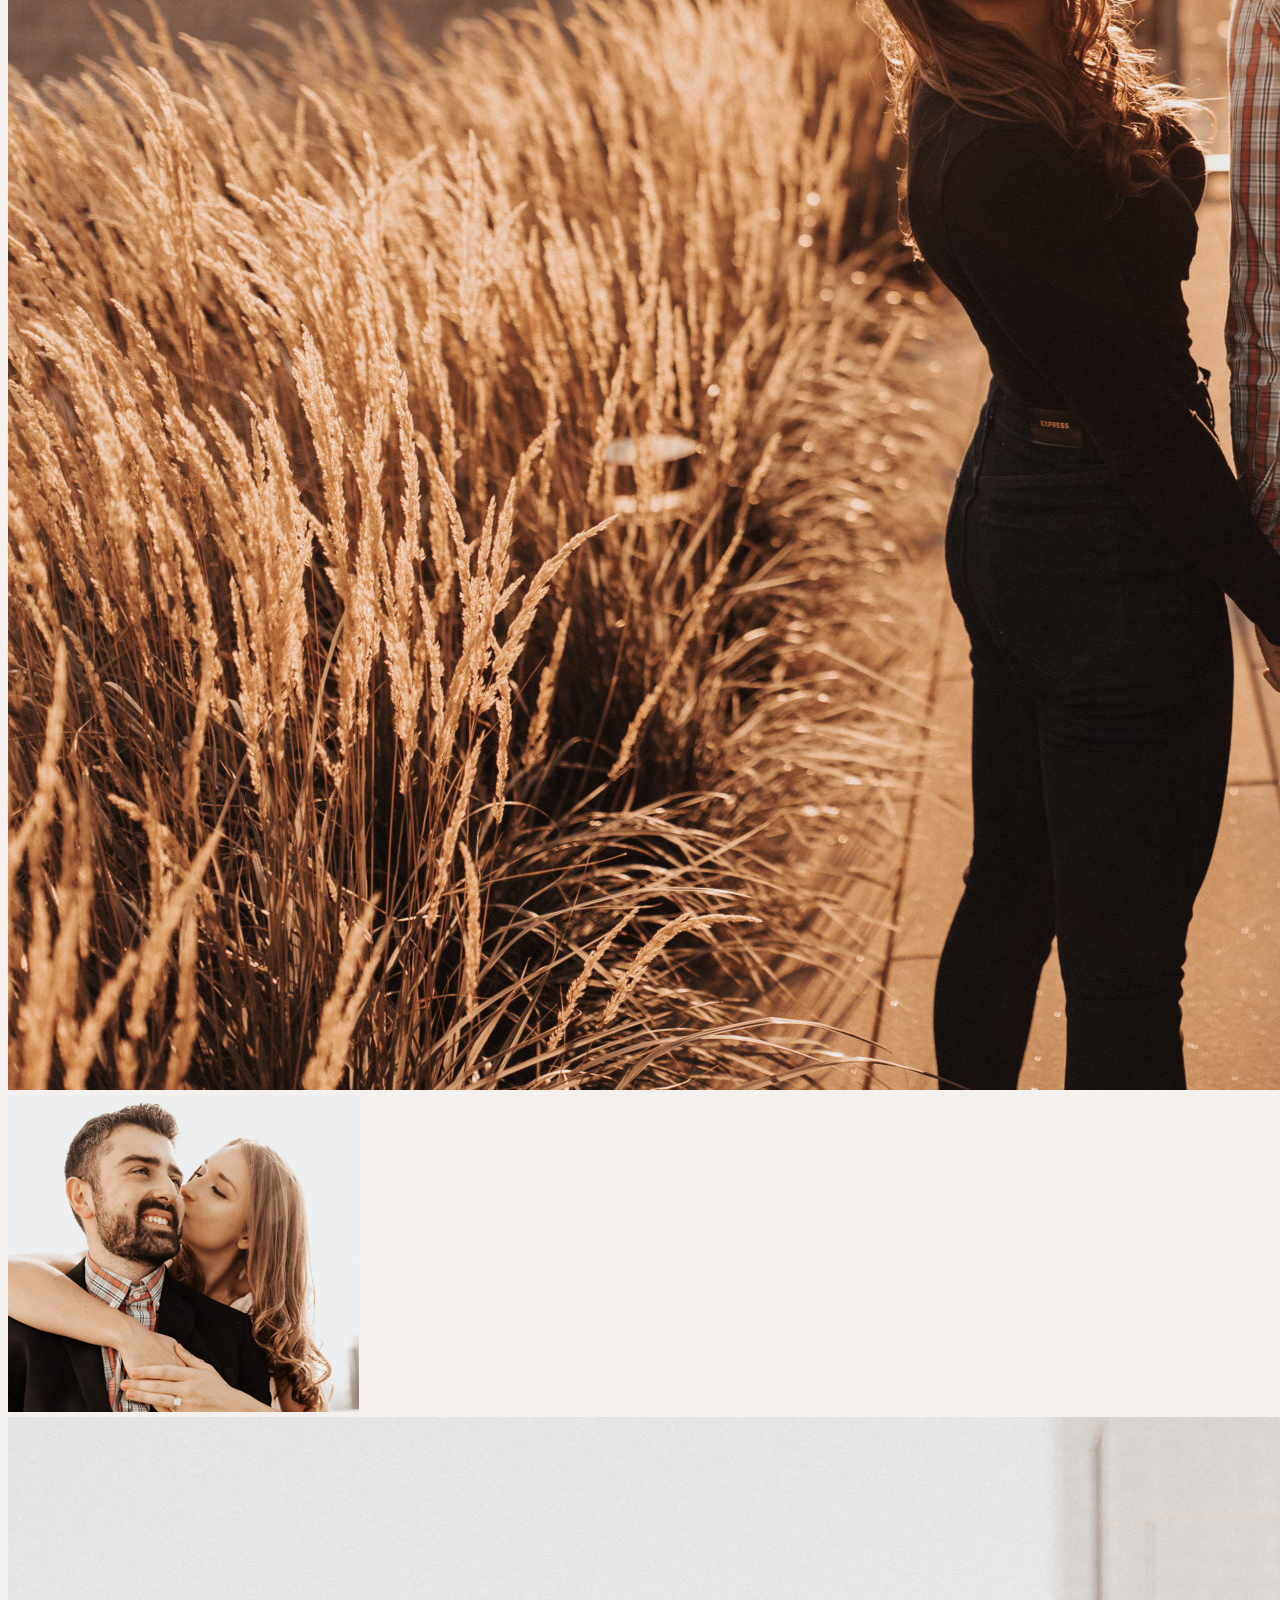
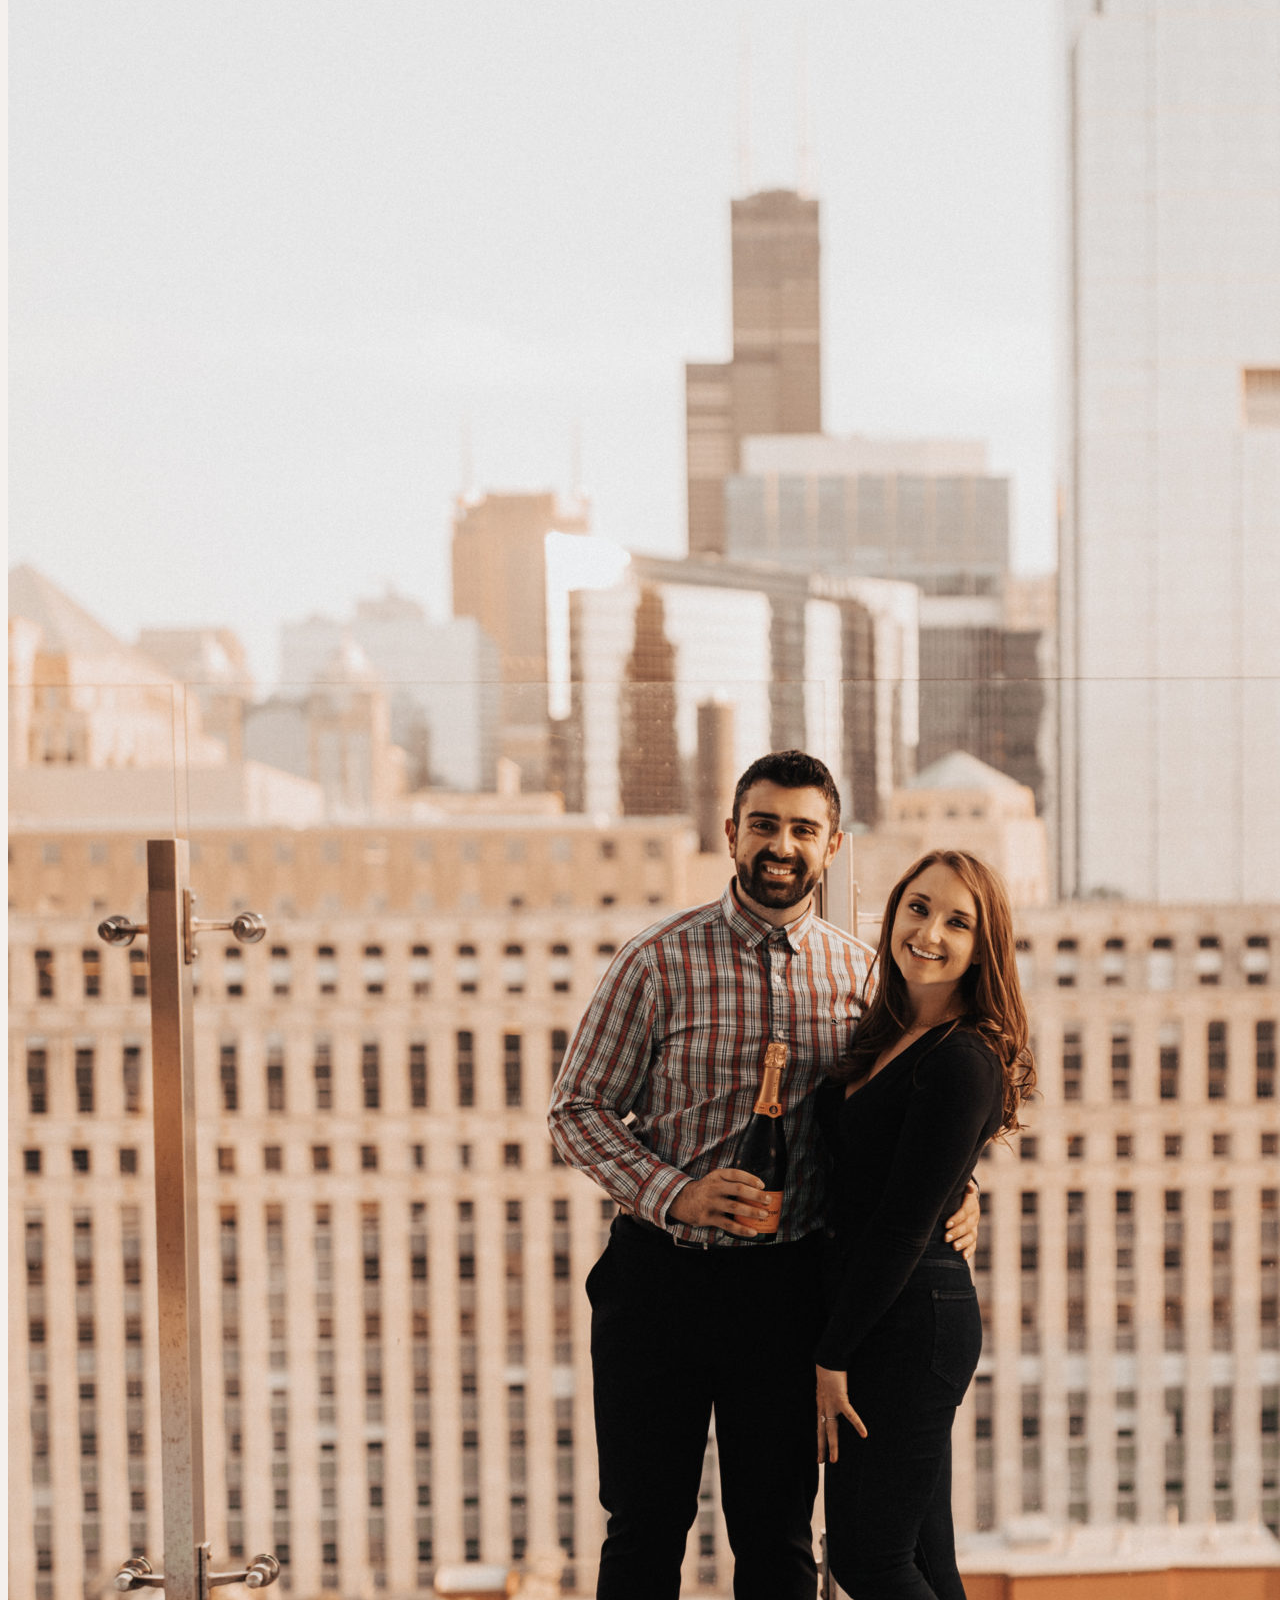
==== commit cfd8964a: "edits" ====
--- a/index.html
+++ b/index.html
@@ -68,7 +68,7 @@
                     <i class="fas fa-heart white-border"></i>
                     <div class="card-body">
                       <h5 class="card-title">Wedding Party</h5>
-                      <p class="card-text">We are beyond blessed to have such incredible friends and family to stand with us on the best day of our lives.</p>
+                      <p class="card-text">We are beyond blessed to have such incredible family and life-long friends to stand with us on the best day of our lives. Read more about our closest friends below.</p>
                     </div>
                     <div class="button blush-border">
                         <a target="_blank" href="/wedding-party.html" class="btn btn-primary">Learn More</a>
@@ -78,7 +78,7 @@
                     <i class="fas fa-car-side white-border"></i>
                     <div class="card-body">
                       <h5 class="card-title">Parking</h5>
-                      <p class="card-text">The venue provides discounted parking for our guests, details to come. However, for your convenience, we suggest you park at your chosen hotel.</p>
+                      <p class="card-text">The venue provides discounted parking for our guests at 33 W Ontario for the duration of 10 hours for $10. However, for your convenience, we suggest you park at your chosen hotel or use the SpotHero link below.</p>
                     </div>
                     <div class="button blush-border">
                         <a target="_blank" href="https://spothero.com/search?kind=address&latitude=41.89312830000001&longitude=-87.6283787&search_string=Osteria+Via+Stato%2C+North+State+Street%2C+Chicago%2C+IL%2C+USA&starts=2022-08-05T23%3A30&ends=2022-08-06T02%3A30" class="btn btn-primary">Find Parking</a>
@@ -95,7 +95,7 @@
                     <i class="fas fa-user-check white-border"></i>
                     <div class="card-body">
                       <h5 class="card-title">Vaccinations</h5>
-                      <p class="card-text">We look forward to celebrating with our vaccinated guests. Please be prepared to provide a clear photograph, on your cellphone, of your vaccination card.</p>
+                      <p class="card-text">We look forward to celebrating with our vaccinated guests. Please be prepared to provide a clear photograph, on your cellphone, of your vaccination card. Although not required, we recommend everyone take a COVID test for the safety of our guests prior to the wedding.</p>
                     </div>
                   </div>
             </div>
